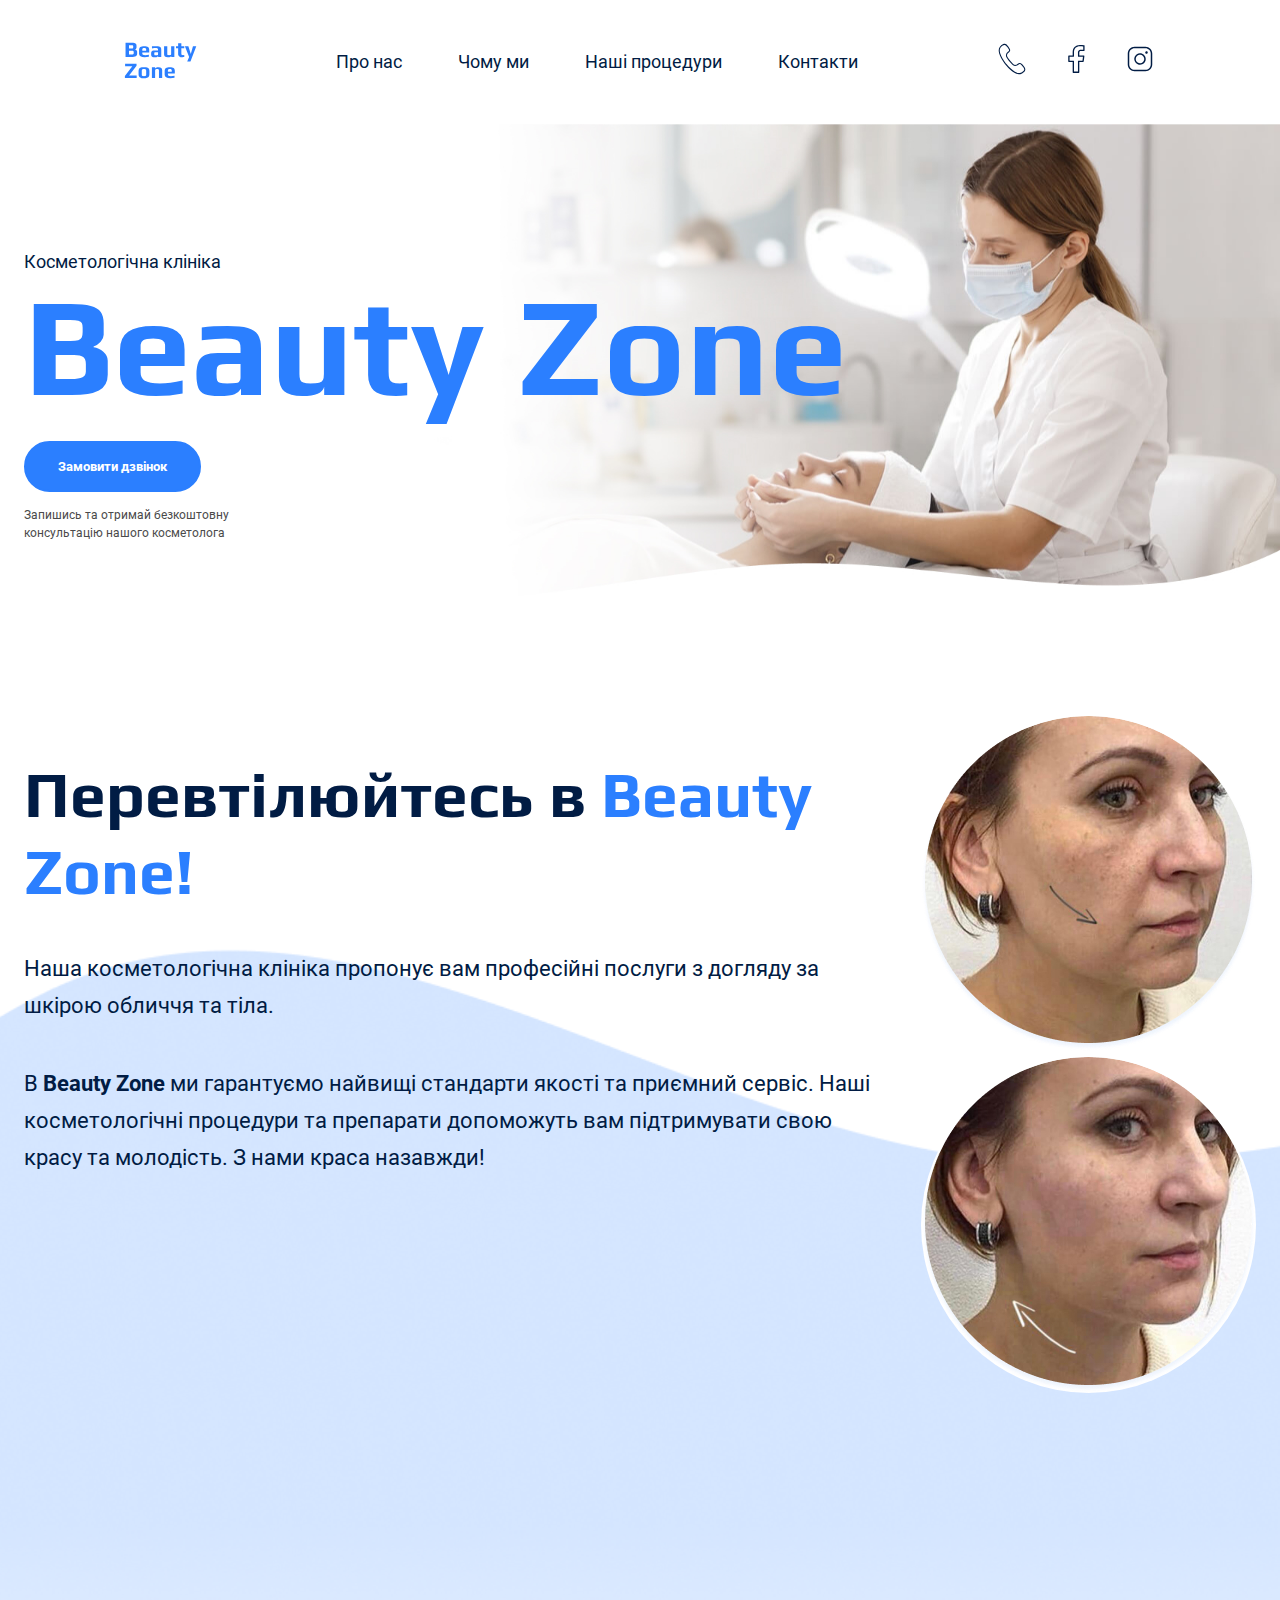
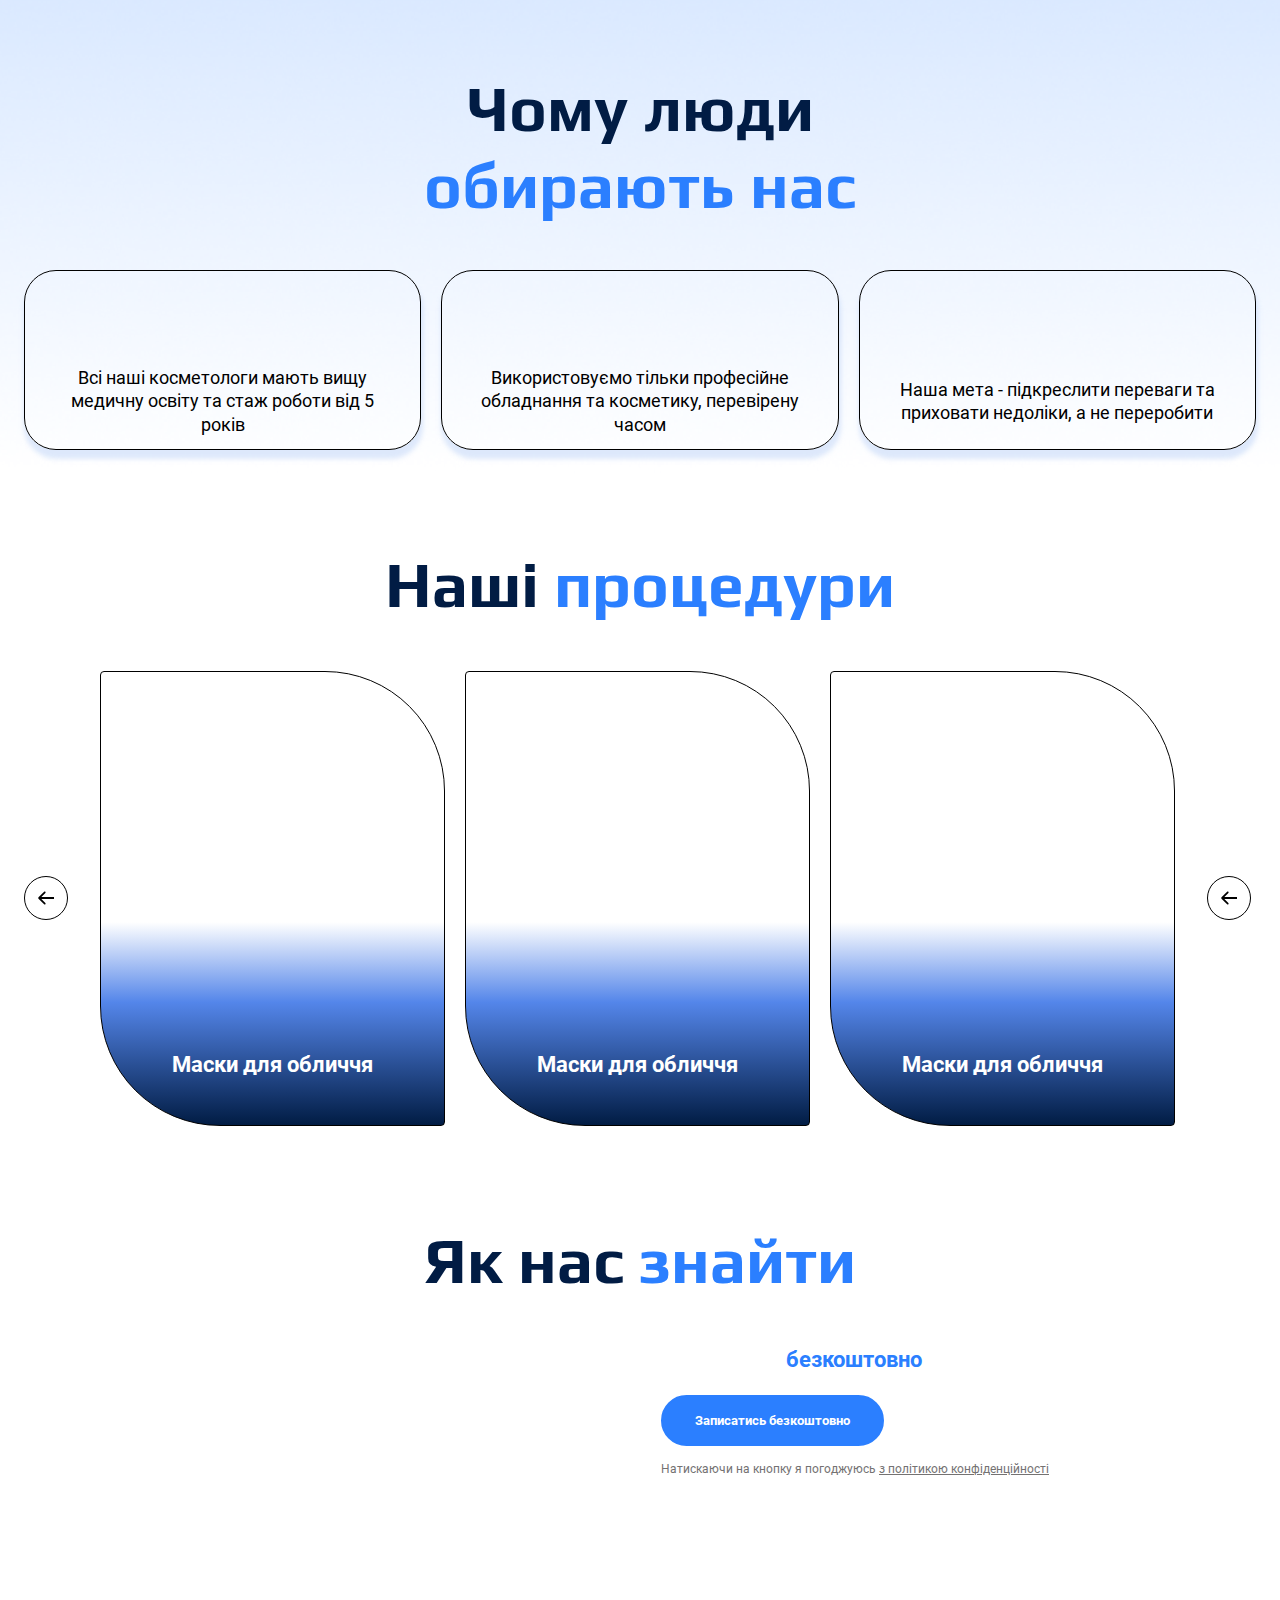
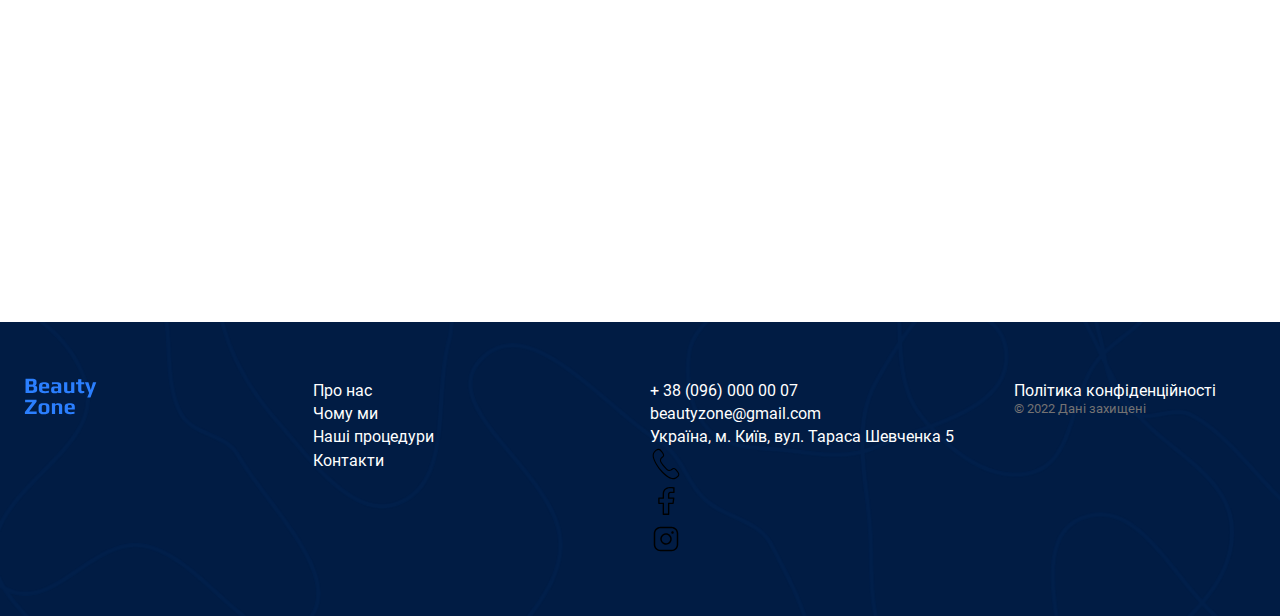
==== index.html @ 0b4a827b "Added changes in index.html + styles.css" ====
<!DOCTYPE html>
<html lang="en">
  <head>
    <meta charset="UTF-8" />
    <meta name="viewport" content="width=device-width, initial-scale=1.0" />
    <title>Beauty Zone</title>
    <link rel="stylesheet" href="./css/styles.css" />
    <link rel="stylesheet" href="./css/fonts.css" />
  </head>
  <body>
    <header>
      <div class="container">
        <div class="header-container">
          <nav class="header-nav">
            <a class="logo-link" href="./index.html">
              <img src="./img/logo.svg" alt="Логотип Beaty Zone" />
            </a>
            <ul class="header-menu">
              <li>
                <a class="navigation-link" href="#section-about_us">Про нас</a>
              </li>
              <li>
                <a class="navigation-link" href="#section-choose_us">Чому ми</a>
              </li>
              <li>
                <a class="navigation-link" href="#section-procedures"
                  >Наші процедури</a
                >
              </li>
              <li>
                <a class="navigation-link" href="#section-location">Контакти</a>
              </li>
            </ul>
            <ul class="header-menu-icons">
              <li>
                <a href="#">
                  <svg class="menu-icon" width="32" height="32">
                    <use href="./img/icons.svg#icon-call"></use>
                  </svg>
                </a>
              </li>
              <li>
                <a href="#">
                  <svg class="menu-icon" width="32" height="32">
                    <use href="./img/icons.svg#icon-facebook"></use>
                  </svg>
                </a>
              </li>
              <li>
                <a href="#">
                  <svg class="menu-icon" width="32" height="32">
                    <use href="./img/icons.svg#icon-instagram"></use>
                  </svg>
                </a>
              </li>
            </ul>
          </nav>
        </div>
      </div>
    </header>
    <main>
      <section class="section hero-section">
        <div class="container">
          <p class="hero-text">Косметологічна клініка</p>
          <h1 class="hero-title">beauty zone</h1>
          <button class="button" type="button">Замовити дзвінок</button>
          <p class="consultation-text">
            Запишись та отримай безкоштовну консультацію нашого косметолога
          </p>
        </div>
      </section>
      <section class="section about_us-section" id="section-about_us">
        <div class="container">
          <div class="about_us-container">
            <div class="about_us-text-wrapper">
              <h2 class="section-title about-us-title">
                Перевтілюйтесь в <span>Beauty Zone!</span>
              </h2>
              <p class="about_us-text">
                Наша косметологічна клініка пропонує вам професійні послуги з
                догляду за шкірою обличчя та тіла.
              </p>
              <p class="about_us-text">
                B <span>beauty zone</span> ми гарантуємо найвищі стандарти
                якості та приємний сервіс. Наші косметологічні процедури та
                препарати допоможуть вам підтримувати свою красу та молодість. З
                нами краса назавжди!
              </p>
            </div>
            <div class="about_us-img-wrapper">
              <img
                class="about_us-img"
                src="./img/face_1.jpg"
                alt="Обличчя жінки під час процедур"
              />
              <img
                class="about_us-img"
                src="./img/face_2.jpg"
                alt="Обличчя жінки під час процедур"
              />
            </div>
          </div>
        </div>
      </section>
      <section class="section" id="section-choose_us">
        <div class="container">
          <h2 class="section-title choose_us-centered">
            Чому люди <span>обирають нас</span>
          </h2>
          <div class="choose_us-container">
            <ul class="choose_us-list">
              <li class="choose_us-item">
                <article class="choose_us-card">
                  <a href="#"><!-- icon call --></a>
                  <p class="choose_us-text">
                    Всі наші косметологи мають вищу медичну освіту та стаж
                    роботи від 5 років
                  </p>
                </article>
              </li>
              <li class="choose_us-item">
                <article class="choose_us-card">
                  <a href="#"><!-- icon facebook--></a>
                  <p class="choose_us-text">
                    Використовуємо тільки професійне обладнання та косметику,
                    перевірену часом
                  </p>
                </article>
              </li>
              <li class="choose_us-item">
                <article class="choose_us-card">
                  <a href="#"><!-- icon instagram--></a>
                  <p class="choose_us-text">
                    Наша мета - підкреслити переваги та приховати недоліки, а не
                    переробити
                  </p>
                </article>
              </li>
            </ul>
          </div>
        </div>
      </section>
      <section class="section" id="section-procedures">
        <div class="container">
          <h2 class="section-title pocedures-centered">
            Наші <span>процедури</span>
          </h2>
          <div class="procedures-container">
            <button class="carousel-button" type="button">
              <svg width="16" height="16">
                <use href="./img/icons.svg#icon-Arrow"></use>
              </svg>
            </button>
            <ul class="procedures-list">
              <li class="procedures-item">
                <article class="procedures-card">
                  <!-- img -->
                  <h3 class="procedures-text">Маски для обличчя</h3>
                </article>
              </li>
              <li class="procedures-item">
                <article class="procedures-card">
                  <!-- img -->
                  <h3 class="procedures-text">Маски для обличчя</h3>
                </article>
              </li>
              <li class="procedures-item">
                <article class="procedures-card">
                  <!-- img -->
                  <h3 class="procedures-text">Маски для обличчя</h3>
                </article>
              </li>
            </ul>
            <button class="carousel-button" type="button">
              <svg width="16" height="16">
                <use href="./img/icons.svg#icon-Arrow"></use>
              </svg>
            </button>
          </div>
        </div>
      </section>
      <section class="section section-location" id="section-location">
        <div class="container">
          <h2 class="section-title location-title-centered">
            Як нас <span>знайти</span>
          </h2>
          <div class="location-container">
            <iframe
              class="location-map"
              src="https://www.google.com/maps/embed?pb=!1m18!1m12!1m3!1d2540.939883433875!2d30.51325798977685!3d50.44222041471427!2m3!1f0!2f0!3f0!3m2!1i1024!2i768!4f13.1!3m3!1m2!1s0x40d4cef8b5f6338d%3A0x25c7f06ad686451c!2z0LHRg9C7LiDQotCw0YDQsNGB0LAg0KjQtdCy0YfQtdC90LrQviwgNSwg0JrQuNC10LIsIDAyMDAw!5e0!3m2!1sru!2sua!4v1735050730243!5m2!1sru!2sua"
              width="605"
              height="481"
              allowfullscreen=""
              loading="lazy"
              referrerpolicy="no-referrer-when-downgrade"
            >
            </iframe>
            <div class="location_form-container">
              <h3 class="location-text">
                Запишіться <span>безкоштовно</span> та отримайте подарунок
              </h3>
              <!-- form -->
              <button class="button" type="button">
                Записатись безкоштовно
              </button>
              <p class="text-confidentiality">
                Натискаючи на кнопку я погоджуюсь
                <a class="link-confidentiality" href="#">
                  з політикою конфіденційності
                </a>
              </p>
            </div>
          </div>
        </div>
      </section>
    </main>
    <footer>
      <div class="container">
        <div class="footer-container">
          <nav class="footer-nav">
            <div class="footer-logo">
              <a class="logo-link" href="#">
                <img src="./img/logo.svg" alt="Логотип Beaty Zone" />
              </a>
            </div>
            <ul class="footer-menu">
              <li>
                <a class="address-link" href="#section-about_us">Про нас</a>
              </li>
              <li>
                <a class="address-link" href="#section-choose_us">Чому ми</a>
              </li>
              <li>
                <a class="address-link" href="#section-procedures"
                  >Наші процедури</a
                >
              </li>
              <li>
                <a class="address-link" href="#section-location">Контакти</a>
              </li>
            </ul>
          </nav>
          <address class="footer-address">
            <ul class="address-list">
              <li>
                <a class="address-link" href="tel:+380960000007"
                  >+ 38 (096) 000 00 07</a
                >
              </li>
              <li>
                <a class="address-link" href="mailto:beautyzone@gmail.com"
                  >beautyzone@gmail.com</a
                >
              </li>
              <li>
                <a
                  class="address-link"
                  href="https://maps.app.goo.gl/iBnq4KgNmCW5urpf8"
                  target="_blank"
                  >Україна, м. Київ, вул. Тараса Шевченка 5</a
                >
              </li>
              <li>
                <a href="#">
                  <svg class="menu-icon" width="32" height="32">
                    <use href="./img/icons.svg#icon-call"></use>
                  </svg>
                </a>
              </li>
              <li>
                <a href="#">
                  <svg class="menu-icon" width="32" height="32">
                    <use href="./img/icons.svg#icon-facebook"></use>
                  </svg>
                </a>
              </li>
              <li>
                <a href="#">
                  <svg class="menu-icon" width="32" height="32">
                    <use href="./img/icons.svg#icon-instagram"></use>
                  </svg>
                </a>
              </li>
            </ul>
            <div class="address-info">
              <a class="address-link" href="#" target="_blank">
                Політика конфіденційності
              </a>
              <p class="address-copyright">&copy; 2022 Дані захищені</p>
            </div>
          </address>
        </div>
      </div>
    </footer>
  </body>
</html>
---- css/styles.css ----
:root {
  --color-primary-blue: #011c44;
  --color-primary-light: #ffffff;
  --color-brand-blue: #2b7fff;
  --color-brand-dark: #000000;
}

/* Base */
* {
  box-sizing: border-box;
}

body {
  color: var(--color-primary-blue);
  font-family: 'Roboto', sans-serif;
  font-size: 18px;
  font-weight: 400;
  line-height: 1.3;
  margin: 0;
  background-image: url(../img/background.png);
  background-repeat: no-repeat;
  background-size: cover;
  /* background-position: -400px 400px; */
}

a {
  text-decoration: none;
}

h1,
h2,
h3,
h4,
h5,
h6,
p {
  margin-top: 0;
}

address {
  font-style: normal;
}

ul {
  margin: 0;
  padding: 0;
  list-style-type: none;
}

.section {
  padding: 48px 0;
}

.container {
  width: 100%;
  max-width: 1288px;
  margin: 0 auto;
  padding: 0 24px;
}

/* Header */
.header-container {
  padding: 42px 100px;
}

.header-nav {
  display: flex;
  align-items: center;
  flex-grow: 1;
  gap: 40px;
}

.header-menu {
  display: flex;
  gap: 56px;
  flex-grow: 1;
  justify-content: center;
}

.logo-link {
  color: var(--color-brand-blue);
  font-family: 'Play';
  font-weight: 700;
  font-size: 22px;
  line-height: 0.95;
  text-transform: capitalize;
  cursor: pointer;
}

.navigation-link {
  color: var(--color-primary-blue);
  cursor: pointer;
  font-family: 'Roboto';
  line-height: 1.2;
}

.navigation-link:hover {
  color: var(--color-brand-blue);
  /* font-weight: 700; */
}

.header-menu-icons {
  display: flex;
  gap: 32px;
  fill: var(--color-primary-blue);
}

.header-menu-icons .menu-icon:hover {
  fill: var(--color-brand-blue);
}

/* Main */

/* Hero section */
.hero-section {
  padding: 126px 0;
  background-image: url(../img/hero-section-bg.jpg);
  background-repeat: no-repeat;
  background-position: top right;
  background-size: contain;
}

.hero-text {
  margin-bottom: 16px;
}

.hero-title {
  text-transform: capitalize;
  color: var(--color-brand-blue);
  font-family: 'Play';
  font-weight: 700;
  line-height: 0.8;
  font-size: 140px;
  margin-bottom: 40px;
}

/* Button */
.button {
  padding: 16px 32px;
  color: var(--color-primary-light);
  background-color: var(--color-brand-blue);
  border: 2px solid var(--color-brand-blue);
  border-radius: 32px;
  cursor: pointer;
  font-family: 'Roboto';
  font-weight: 600;
  margin-bottom: 14px;
}

.button:hover {
  color: var(--color-primary-blue);
  background-color: transparent;
}

.consultation-text {
  color: #4a4a4a;
  font-family: 'Roboto';
  font-size: 12px;
  line-height: 1.5;
  margin-bottom: 0px;
  max-width: 250px;
}

/* section-about_us */
.about_us-section {
  margin-bottom: 176px;
}

.section-title {
  color: var(--color-primary-blue);
  font-family: 'Play';
  font-size: 64px;
  line-height: 1.2;
  margin-bottom: 48px;
}

.section-title span {
  color: var(--color-brand-blue);
}

.about-us-title {
  padding-top: 40px;
  margin-bottom: 40px;
}

.about_us-container {
  display: flex;
  gap: 40px;
}

.about_us-text {
  font-size: 22px;
  line-height: 1.7;
  margin-bottom: 40px;
}

.about_us-text span {
  text-transform: capitalize;
  font-weight: 600;
}

.about_us-img {
  /* border: 1px solid black; */
  border-radius: 50%;
}

/* Section choose_us */
.section-title.choose_us-centered {
  text-align: center;
  width: 450px;
  height: 150px;
  margin: 0 auto 50px;
}

.choose_us-container {
  display: flex;
}

.choose_us-list {
  display: flex;
  justify-content: space-between;
}

.choose_us-item {
  flex-basis: calc((100% - 40px) / 3);
}

.choose_us-card {
  padding: 24px 32px;
  border: 1px solid black;
  border-radius: 32px;
  box-shadow: 1px 8px 5px 1px #a8c6f561;
  height: 180px;
  display: flex;
}

.choose_us-text {
  color: var(--color-brand-dark);
  text-align: center;
  padding-top: 100px;
  display: flex;
  align-items: center;
}

/* Section Procedures */
.section-title.pocedures-centered {
  text-align: center;
}

.procedures-container {
  display: flex;
  align-items: center;
  gap: 32px;
}

.procedures-list {
  display: flex;
  gap: 20px;
  flex-wrap: wrap;
}

.procedures-item {
  display: flex;
  flex-basis: calc((100% - 40px) / 3);
  justify-content: center;
}

.procedures-card {
  padding: 24px;
  border: 1px solid black;
  border-radius: 4px 120px 4px 120px;
  height: 455px;
  width: 345px;
  display: flex;
  justify-content: center;
  background-image: linear-gradient(
    180deg,
    rgba(10, 44, 213, 0) 55.21%,
    rgba(14, 84, 225, 0.71) 72.92%,
    var(--color-primary-blue) 100%
  );
}

.procedures-text {
  color: var(--color-primary-light);
  font-size: 22px;
  line-height: 1.2;
  display: flex;
  align-items: end;
}

/* Carousel button */

.carousel-button {
  display: flex;
  align-items: center;
  justify-content: center;
  width: 44px;
  height: 44px;
  padding: 0;
  background-color: transparent;
  fill: var(--color-brand-dark);
  border: 1px solid var(--color-brand-dark);
  border-radius: 50%;
  cursor: pointer;
}

/* Section Location */
.section.section-location {
  padding-bottom: 94px;
}

.section-title.location-title-centered {
  text-align: center;
}

.location-container {
  display: flex;
  gap: 32px;
}

.location-map {
  border: none;
  border-radius: 32px;
  flex-shrink: 0;
}

.location-text {
  color: var(--color-primary-light);
  font-family: 'Roboto';
  font-weight: 600;
  font-size: 22px;
  line-height: 1.2;
}

.location-text span {
  color: var(--color-brand-blue);
}

.text-confidentiality {
  color: #747272;
  font-size: 12px;
  line-height: 1.5;
}

.link-confidentiality {
  text-decoration: underline;
  color: #747272;
  font-size: 12px;
  line-height: 1.5;
}

/* Address */

.address-link {
  color: var(--color-primary-light);
  font-size: 16px;
  line-height: 1.2;
}

.address-link:hover {
  color: var(--color-brand-blue);
}

.address-copyright {
  color: #747272;
  font-size: 13px;
  line-height: 1.2;
}

/* footer color */

footer {
  background-color: #011c44;
  background-image: url(../img/footer-bg.png);
  background-repeat: no-repeat;
  background-size: cover;
  padding: 56px 0;
}

.footer-container {
  display: flex;
  gap: 20px;
}

.footer-nav,
.footer-address {
  flex-basis: 50%;
  display: flex;
  gap: 20px;
}

.footer-logo,
.footer-menu {
  flex-grow: 1;
}

.address-list,
.address-info {
  flex-grow: 1;
}

.footer-menu-icons {
  display: flex;
  fill: var(--color-primary-light);
}

.footer-menu-icons .menu-icon:hover {
  fill: var(--color-brand-blue);
}
---- css/fonts.css ----
/* Fonts */
/* Roboto */
@font-face {
    font-display: swap;
    font-family: 'Roboto';
    font-style: normal;
    font-weight: 300;
    src: url('../fonts/roboto-v32-cyrillic_latin-300.woff2') format('woff2');
}

@font-face {
    font-display: swap;
    font-family: 'Roboto';
    font-style: normal;
    font-weight: 400;
    src: url('../fonts/roboto-v32-cyrillic_latin-regular.woff2') format('woff2');
}

@font-face {
    font-display: swap;
    font-family: 'Roboto';
    font-style: normal;
    font-weight: 500;
    src: url('../fonts/roboto-v32-cyrillic_latin-500.woff2') format('woff2');
}

@font-face {
    font-display: swap;
    font-family: 'Roboto';
    font-style: normal;
    font-weight: 700;
    src: url('../fonts/roboto-v32-cyrillic_latin-700.woff2') format('woff2');
}

@font-face {
    font-display: swap;
    font-family: 'Roboto';
    font-style: normal;
    font-weight: 900;
    src: url('../fonts/roboto-v32-cyrillic_latin-900.woff2') format('woff2');
}

/* Play */
@font-face {
    font-display: swap;
    font-family: 'Play';
    font-style: normal;
    font-weight: 400;
    src: url('../fonts/play-v19-cyrillic_latin-regular.woff2') format('woff2');
}

@font-face {
    font-display: swap;
    font-family: 'Play';
    font-style: normal;
    font-weight: 700;
    src: url('../fonts/play-v19-cyrillic_latin-700.woff2') format('woff2');
}
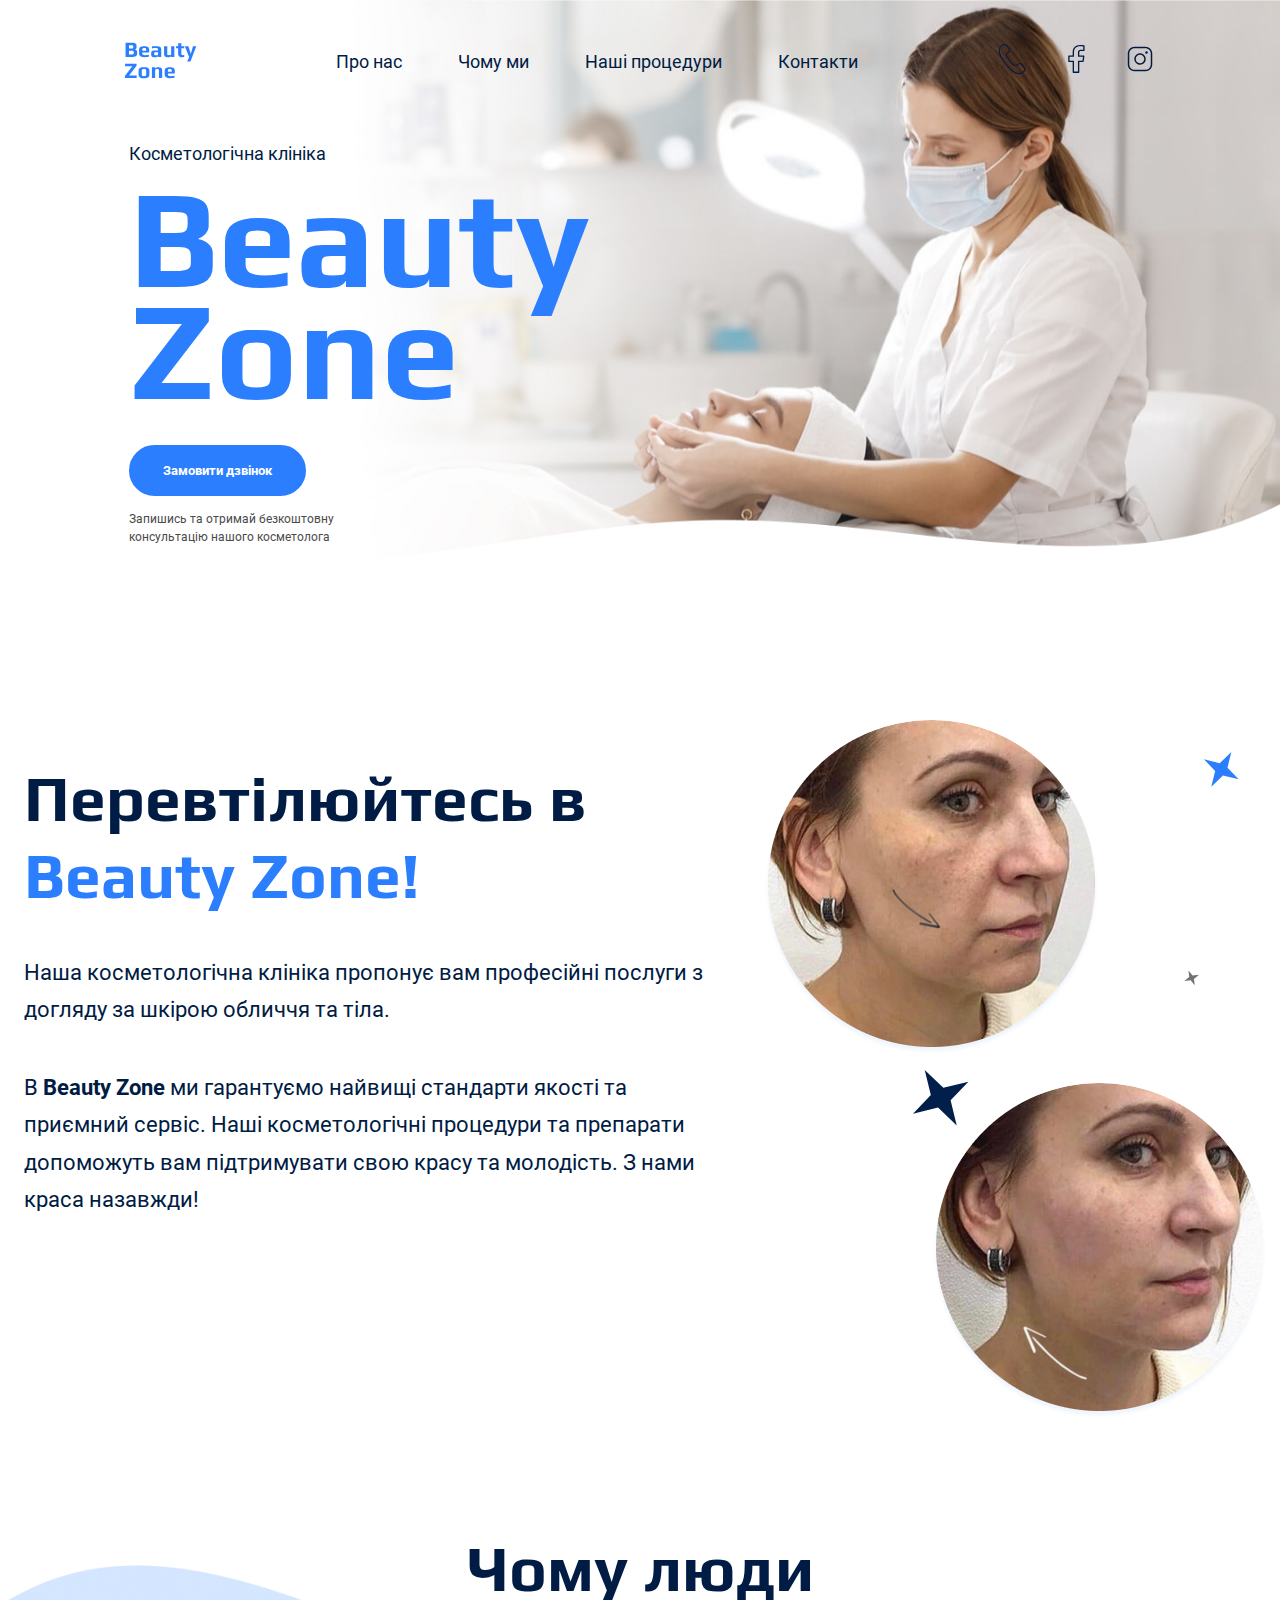
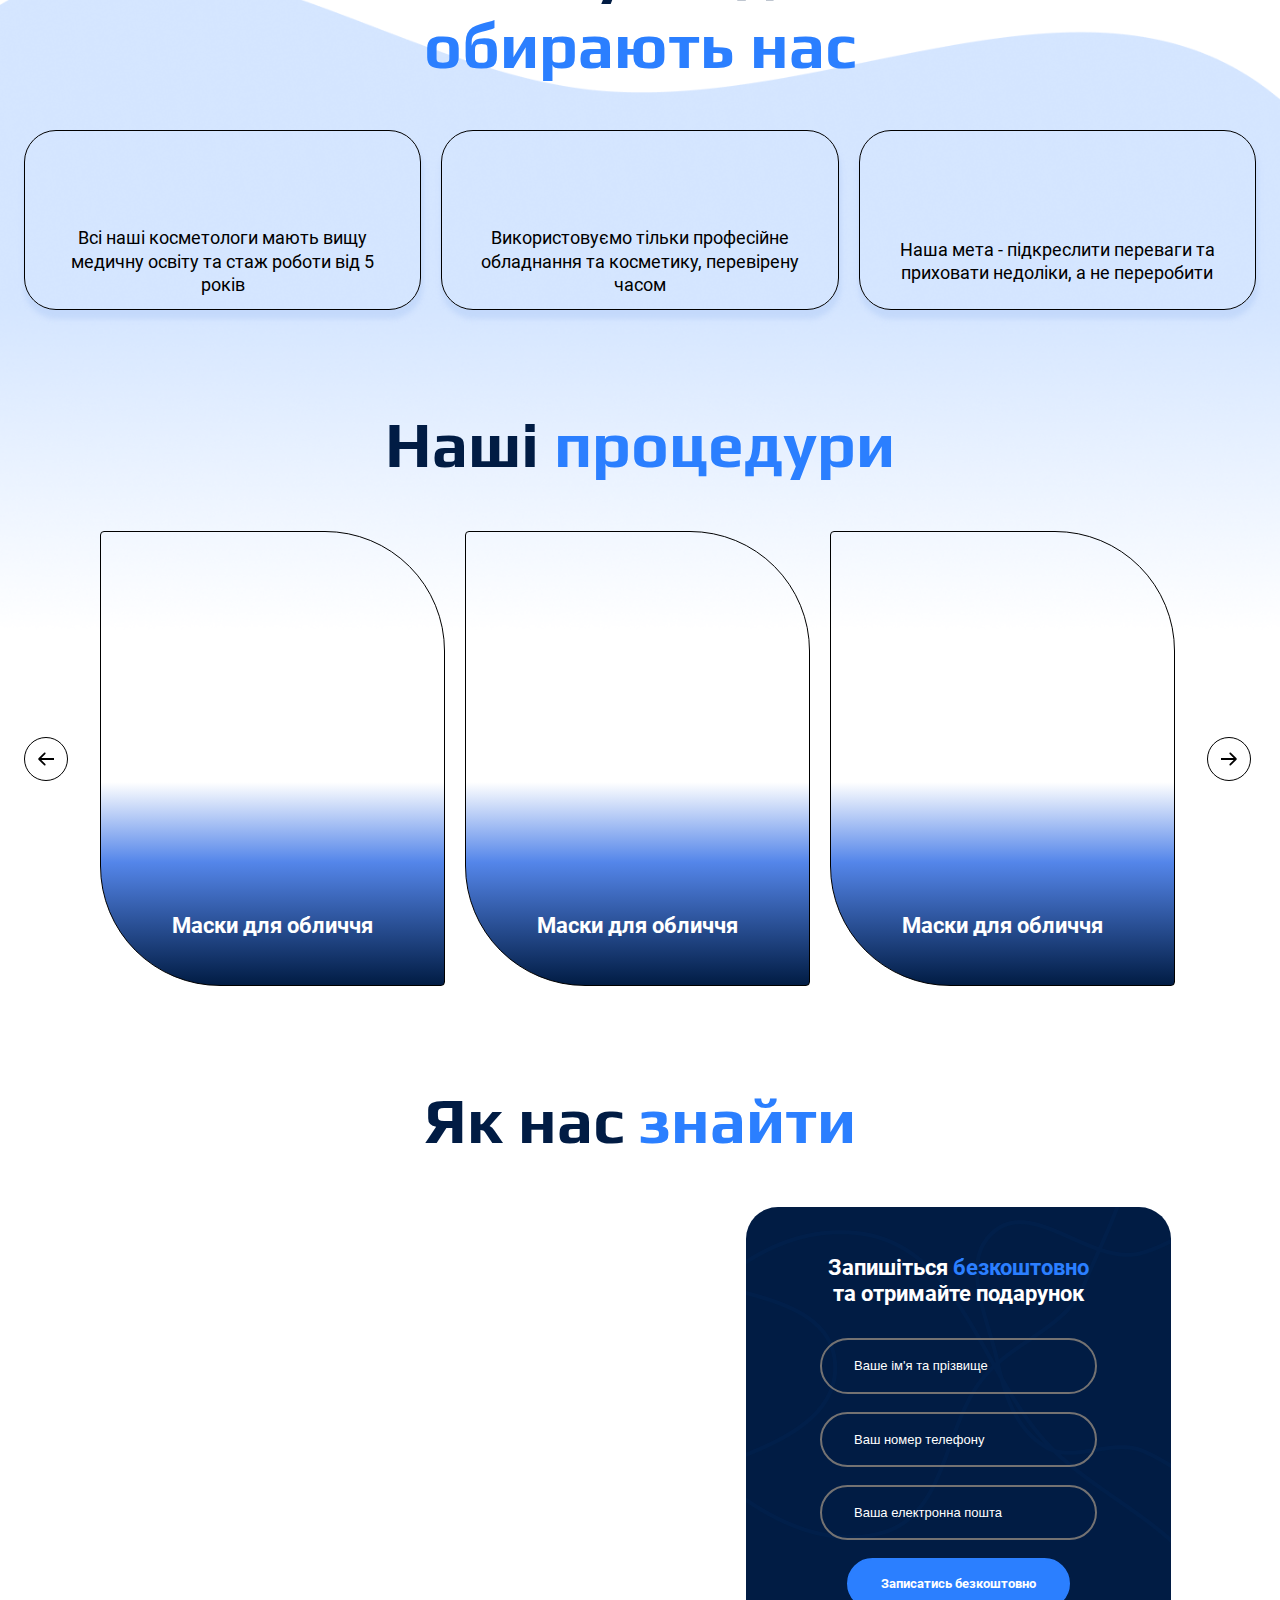
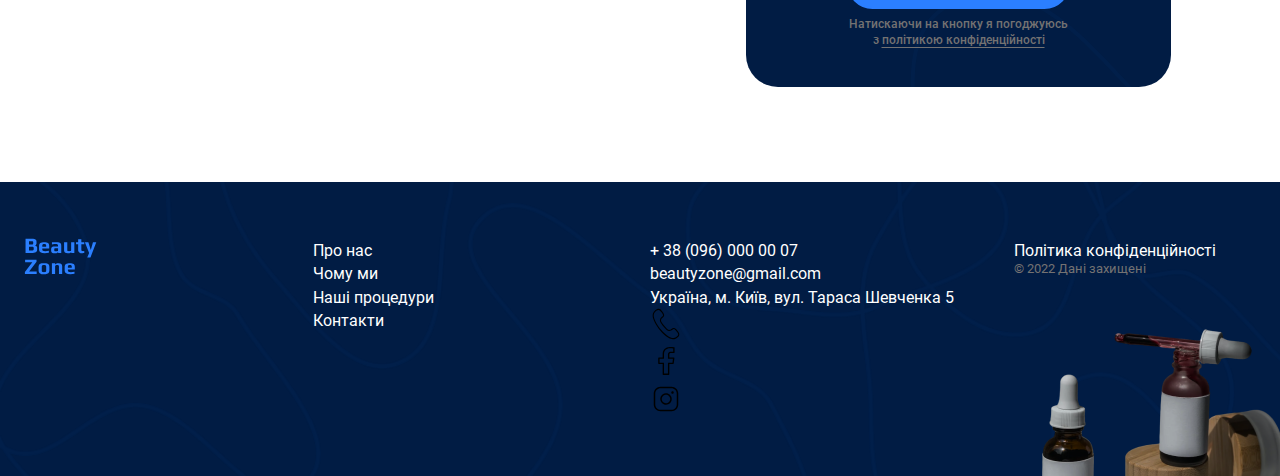
==== commit 9f8a92b3: "Add changes in index.html/styles.css + add modal window + animated elements on page" ====
--- a/index.html
+++ b/index.html
@@ -8,7 +8,7 @@
     <link rel="stylesheet" href="./css/fonts.css" />
   </head>
   <body>
-    <header>
+    <header class="header">
       <div class="container">
         <div class="header-container">
           <nav class="header-nav">
@@ -61,12 +61,16 @@
     <main>
       <section class="section hero-section">
         <div class="container">
-          <p class="hero-text">Косметологічна клініка</p>
-          <h1 class="hero-title">beauty zone</h1>
-          <button class="button" type="button">Замовити дзвінок</button>
-          <p class="consultation-text">
-            Запишись та отримай безкоштовну консультацію нашого косметолога
-          </p>
+          <div class="hero-section-wrapper">
+            <p class="hero-text">Косметологічна клініка</p>
+            <h1 class="hero-title">beauty zone</h1>
+            <button class="button modal-btn-open" type="button">
+              Замовити дзвінок
+            </button>
+            <p class="consultation-text">
+              Запишись та отримай безкоштовну консультацію нашого косметолога
+            </p>
+          </div>
         </div>
       </section>
       <section class="section about_us-section" id="section-about_us">
@@ -89,10 +93,12 @@
             </div>
             <div class="about_us-img-wrapper">
               <img
-                class="about_us-img"
                 src="./img/face_1.jpg"
                 alt="Обличчя жінки під час процедур"
               />
+              <img class="star_top" src="./img/Star_top.svg" alt="" />
+              <img class="star_middle" src="./img/Star_middle.svg" alt="" />
+              <img class="star_bot" src="./img/Star_bot.svg" alt="" />
               <img
                 class="about_us-img"
                 src="./img/face_2.jpg"
@@ -102,7 +108,7 @@
           </div>
         </div>
       </section>
-      <section class="section" id="section-choose_us">
+      <section class="section section-choose_us" id="section-choose_us">
         <div class="container">
           <h2 class="section-title choose_us-centered">
             Чому люди <span>обирають нас</span>
@@ -171,7 +177,7 @@
                 </article>
               </li>
             </ul>
-            <button class="carousel-button" type="button">
+            <button class="carousel-button next" type="button">
               <svg width="16" height="16">
                 <use href="./img/icons.svg#icon-Arrow"></use>
               </svg>
@@ -196,25 +202,63 @@
             >
             </iframe>
             <div class="location_form-container">
-              <h3 class="location-text">
-                Запишіться <span>безкоштовно</span> та отримайте подарунок
+              <h3 class="location-form-title">
+                Запишіться <span>безкоштовно </span>та отримайте подарунок
               </h3>
-              <!-- form -->
-              <button class="button" type="button">
-                Записатись безкоштовно
-              </button>
-              <p class="text-confidentiality">
-                Натискаючи на кнопку я погоджуюсь
-                <a class="link-confidentiality" href="#">
-                  з політикою конфіденційності
-                </a>
-              </p>
+              <form name="modal-form" autocomplete="off" novalidate>
+                <div class="location-form-field">
+                  <label class="form-label visually-hidden" for="user-name">
+                    Ваше ім'я та прізвище
+                  </label>
+                  <input
+                    class="form-input"
+                    type="text"
+                    name="user-name"
+                    id="user-name"
+                    placeholder="Ваше ім'я та прізвище"
+                  />
+                </div>
+
+                <div class="location-form-field">
+                  <label class="form-label visually-hidden" for="user-tel">
+                    Ваш номер телефону
+                  </label>
+                  <input
+                    class="form-input"
+                    type="tel"
+                    name="user-tel"
+                    id="user-tel"
+                    placeholder="Ваш номер телефону"
+                  />
+                </div>
+
+                <div class="location-form-field">
+                  <label class="form-label visually-hidden" for="user-email">
+                    Ваша електронна пошта
+                  </label>
+                  <input
+                    class="form-input"
+                    type="email"
+                    name="user-email"
+                    id="user-email"
+                    placeholder="Ваша електронна пошта"
+                  />
+                </div>
+
+                <button class="location-form-button button" type="submit">
+                  Записатись безкоштовно
+                </button>
+                <p class="form-terms">
+                  Натискаючи на кнопку я погоджуюсь з
+                  <a href="#">політикою конфіденційності</a>
+                </p>
+              </form>
             </div>
           </div>
         </div>
       </section>
     </main>
-    <footer>
+    <footer class="footer">
       <div class="container">
         <div class="footer-container">
           <nav class="footer-nav">
@@ -292,5 +336,66 @@
         </div>
       </div>
     </footer>
+
+    <!-- Modal -->
+    <div class="backdrop is-hidden">
+      <div class="modal">
+        <button class="modal-btn-close" type="button">Close</button>
+        <h2 class="modal-title">Замовити дзвінок</h2>
+        <p class="modal-text">
+          Запишіться <span>безкоштовно </span>та отримайте подарунок
+        </p>
+        <form name="modal-form" autocomplete="off" novalidate>
+          <div class="form-field">
+            <label class="form-label visually-hidden" for="user-name">
+              Ваше ім'я та прізвище
+            </label>
+            <input
+              class="form-input"
+              type="text"
+              name="user-name"
+              id="user-name"
+              placeholder="Ваше ім'я та прізвище"
+            />
+          </div>
+
+          <div class="form-field">
+            <label class="form-label visually-hidden" for="user-tel">
+              Ваш номер телефону
+            </label>
+            <input
+              class="form-input"
+              type="tel"
+              name="user-tel"
+              id="user-tel"
+              placeholder="Ваш номер телефону"
+            />
+          </div>
+
+          <div class="form-field">
+            <label class="form-label visually-hidden" for="user-email">
+              Ваша електронна пошта
+            </label>
+            <input
+              class="form-input"
+              type="email"
+              name="user-email"
+              id="user-email"
+              placeholder="Ваша електронна пошта"
+            />
+          </div>
+
+          <button class="form-button button" type="submit">
+            Записатись безкоштовно
+          </button>
+          <p class="form-terms">
+            Натискаючи на кнопку я погоджуюсь з
+            <a href="#">політикою конфіденційності</a>
+          </p>
+        </form>
+      </div>
+    </div>
+
+    <script src="./js/modal.js"></script>
   </body>
 </html>
--- a/css/styles.css
+++ b/css/styles.css
@@ -1,8 +1,18 @@
+@keyframes spin {
+  0% {
+    transform: rotate(0);
+  }
+  100% {
+    transform: rotate(360deg);
+  }
+}
+
 :root {
   --color-primary-blue: #011c44;
   --color-primary-light: #ffffff;
   --color-brand-blue: #2b7fff;
   --color-brand-dark: #000000;
+  --color-form-border: #747272;
 }
 
 /* Base */
@@ -16,15 +26,24 @@
   font-size: 18px;
   font-weight: 400;
   line-height: 1.3;
-  margin: 0;
   background-image: url(../img/background.png);
   background-repeat: no-repeat;
-  background-size: cover;
-  /* background-position: -400px 400px; */
+  background-size: contain;
+  margin: 0;
+  background-position: 0% 67%;
 }
 
 a {
   text-decoration: none;
+}
+
+.visually-hidden {
+  position: absolute;
+  left: -10000px;
+  top: auto;
+  width: 1px;
+  height: 1px;
+  overflow: hidden;
 }
 
 h1,
@@ -59,7 +78,11 @@
 }
 
 /* Header */
-.header-container {
+.header {
+  position: absolute;
+  top: 0;
+  left: 0;
+  width: 100%;
   padding: 42px 100px;
 }
 
@@ -92,6 +115,7 @@
   cursor: pointer;
   font-family: 'Roboto';
   line-height: 1.2;
+  transition: color 0.2s;
 }
 
 .navigation-link:hover {
@@ -107,6 +131,7 @@
 
 .header-menu-icons .menu-icon:hover {
   fill: var(--color-brand-blue);
+  transition: fill 0.2s;
 }
 
 /* Main */
@@ -118,6 +143,11 @@
   background-repeat: no-repeat;
   background-position: top right;
   background-size: contain;
+}
+
+.hero-section-wrapper {
+  max-width: 410px;
+  padding: 16px 0 0 105px;
 }
 
 .hero-text {
@@ -145,6 +175,7 @@
   font-family: 'Roboto';
   font-weight: 600;
   margin-bottom: 14px;
+  transition: color 0.2s, background-color 0.2s;
 }
 
 .button:hover {
@@ -166,6 +197,10 @@
   margin-bottom: 176px;
 }
 
+.about_us-text-wrapper {
+  max-width: 700px;
+}
+
 .section-title {
   color: var(--color-primary-blue);
   font-family: 'Play';
@@ -199,12 +234,59 @@
   font-weight: 600;
 }
 
+.about_us-img-wrapper {
+  position: relative;
+}
+
 .about_us-img {
   /* border: 1px solid black; */
   border-radius: 50%;
+  position: absolute;
+  left: 50%;
+  top: calc(60% + 40px);
+}
+
+.about_us-img-wrapper img:first-child {
+  border-radius: 50%;
+}
+
+.star_top {
+  position: absolute;
+  top: 32px;
+  right: -140px;
+  animation: spin;
+  animation-duration: 2s;
+  animation-iteration-count: infinite;
+  animation-timing-function: linear;
+}
+
+.star_middle {
+  position: absolute;
+  top: 250px;
+  right: -100px;
+  animation: spin;
+  animation-duration: 2s;
+  animation-iteration-count: infinite;
+  animation-timing-function: linear;
+}
+
+.star_bot {
+  position: absolute;
+  top: 350px;
+  right: 130px;
+  animation: spin;
+  animation-duration: 2s;
+  animation-iteration-count: infinite;
+  animation-timing-function: linear;
 }
 
 /* Section choose_us */
+/* .section-choose_us {
+  background-image: url(../img/background.png);
+  background-repeat: no-repeat;
+  background-size: cover;
+} */
+
 .section-title.choose_us-centered {
   text-align: center;
   width: 450px;
@@ -279,6 +361,11 @@
     rgba(14, 84, 225, 0.71) 72.92%,
     var(--color-primary-blue) 100%
   );
+  transition: transform 0.2s;
+}
+
+.procedures-card:hover {
+  transform: scale(1.05);
 }
 
 .procedures-text {
@@ -303,6 +390,16 @@
   border: 1px solid var(--color-brand-dark);
   border-radius: 50%;
   cursor: pointer;
+  transition: fill 0.2s, background-color 0.2s;
+}
+
+.carousel-button:hover {
+  fill: var(--color-primary-light);
+  background-color: var(--color-brand-blue);
+}
+
+.carousel-button.next {
+  transform: rotate(180deg);
 }
 
 /* Section Location */
@@ -317,6 +414,7 @@
 .location-container {
   display: flex;
   gap: 32px;
+  justify-content: center;
 }
 
 .location-map {
@@ -325,29 +423,40 @@
   flex-shrink: 0;
 }
 
-.location-text {
+.location_form-container {
+  width: 100%;
+  height: 100%;
+  max-width: 425px;
+  max-height: 480px;
+  padding: 48px 74px;
+  background-color: var(--color-primary-blue);
+  background-image: url(../img/modal-bg.png);
+  border-radius: 32px;
+  overflow-y: hidden;
+}
+
+.location-form-title {
+  text-align: center;
   color: var(--color-primary-light);
   font-family: 'Roboto';
+  font-size: 22px;
   font-weight: 600;
-  font-size: 22px;
-  line-height: 1.2;
-}
-
-.location-text span {
+  line-height: 1.17;
+  margin-bottom: 32px;
+}
+
+.location-form-title span {
   color: var(--color-brand-blue);
 }
 
-.text-confidentiality {
-  color: #747272;
-  font-size: 12px;
-  line-height: 1.5;
-}
-
-.link-confidentiality {
-  text-decoration: underline;
-  color: #747272;
-  font-size: 12px;
-  line-height: 1.5;
+.location-form-field {
+  margin-bottom: 18px;
+  position: relative;
+}
+
+.location-form-button {
+  margin: 0 auto 8px;
+  display: block;
 }
 
 /* Address */
@@ -356,6 +465,7 @@
   color: var(--color-primary-light);
   font-size: 16px;
   line-height: 1.2;
+  transition: color 0.2s;
 }
 
 .address-link:hover {
@@ -368,7 +478,7 @@
   line-height: 1.2;
 }
 
-/* footer color */
+/* Footer */
 
 footer {
   background-color: #011c44;
@@ -376,6 +486,18 @@
   background-repeat: no-repeat;
   background-size: cover;
   padding: 56px 0;
+  position: relative;
+}
+
+.footer::after {
+  content: '';
+  position: absolute;
+  background-repeat: no-repeat;
+  bottom: 0;
+  right: 0;
+  background-image: url(../img/cosmetic.png);
+  width: 247px;
+  height: 152px;
 }
 
 .footer-container {
@@ -400,11 +522,125 @@
   flex-grow: 1;
 }
 
-.footer-menu-icons {
+/* .footer-menu-icons {
   display: flex;
   fill: var(--color-primary-light);
 }
 
 .footer-menu-icons .menu-icon:hover {
   fill: var(--color-brand-blue);
-}
+} */
+
+/* Modal */
+
+.backdrop {
+  position: fixed;
+  top: 0;
+  right: 0;
+  bottom: 0;
+  left: 0;
+  background-color: rgba(110, 130, 155, 0.5);
+  display: flex;
+  align-items: center;
+  justify-content: center;
+  transition: opacity 0.2s, visibility 0.2s;
+}
+
+.modal {
+  position: relative;
+  width: 100%;
+  height: 100%;
+  max-width: 765px;
+  max-height: 680px;
+  padding: 42px 144px;
+  background-color: var(--color-primary-blue);
+  background-image: url(../img/modal-bg.png);
+  border-radius: 48px;
+  overflow-y: hidden;
+}
+
+.backdrop.is-hidden {
+  opacity: 0;
+  visibility: hidden;
+  pointer-events: none;
+}
+
+.modal-btn-close {
+  position: absolute;
+  top: 40px;
+  right: 40px;
+}
+
+.modal-title {
+  font-family: 'Play';
+  font-size: 64px;
+  color: var(--color-primary-light);
+  text-align: center;
+  font-weight: 700;
+  line-height: 1.15;
+  margin-bottom: 8px;
+}
+
+.modal-text {
+  text-align: center;
+  color: var(--color-primary-light);
+  margin-bottom: 72px;
+}
+
+.modal-text span {
+  color: var(--color-brand-blue);
+}
+
+/* Form */
+.form-field {
+  margin-bottom: 32px;
+  position: relative;
+}
+
+.form-label {
+  position: absolute;
+  left: 42px;
+  top: 16px;
+}
+
+.form-input {
+  color: var(--color-primary-light);
+  padding: 18px 32px;
+  width: 100%;
+  font-size: 13px;
+  line-height: 1.17;
+  border: 2px solid var(--color-form-border);
+  border-radius: 32px;
+  background-color: transparent;
+}
+
+.form-input:focus {
+  background-color: var(--color-form-border);
+  outline: none;
+}
+
+.form-input::placeholder {
+  color: var(--color-primary-light);
+  font-size: 13px;
+  line-height: 1.17;
+}
+
+.form-button {
+  margin: 0 auto 24px;
+  display: block;
+}
+
+.form-terms {
+  margin: 0 auto;
+  max-width: 220px;
+  font-weight: 500;
+  font-size: 12px;
+  text-align: center;
+  color: var(--color-form-border);
+}
+
+.form-terms a {
+  color: var(--color-form-border);
+  text-underline-offset: 3px;
+  text-decoration: underline;
+}
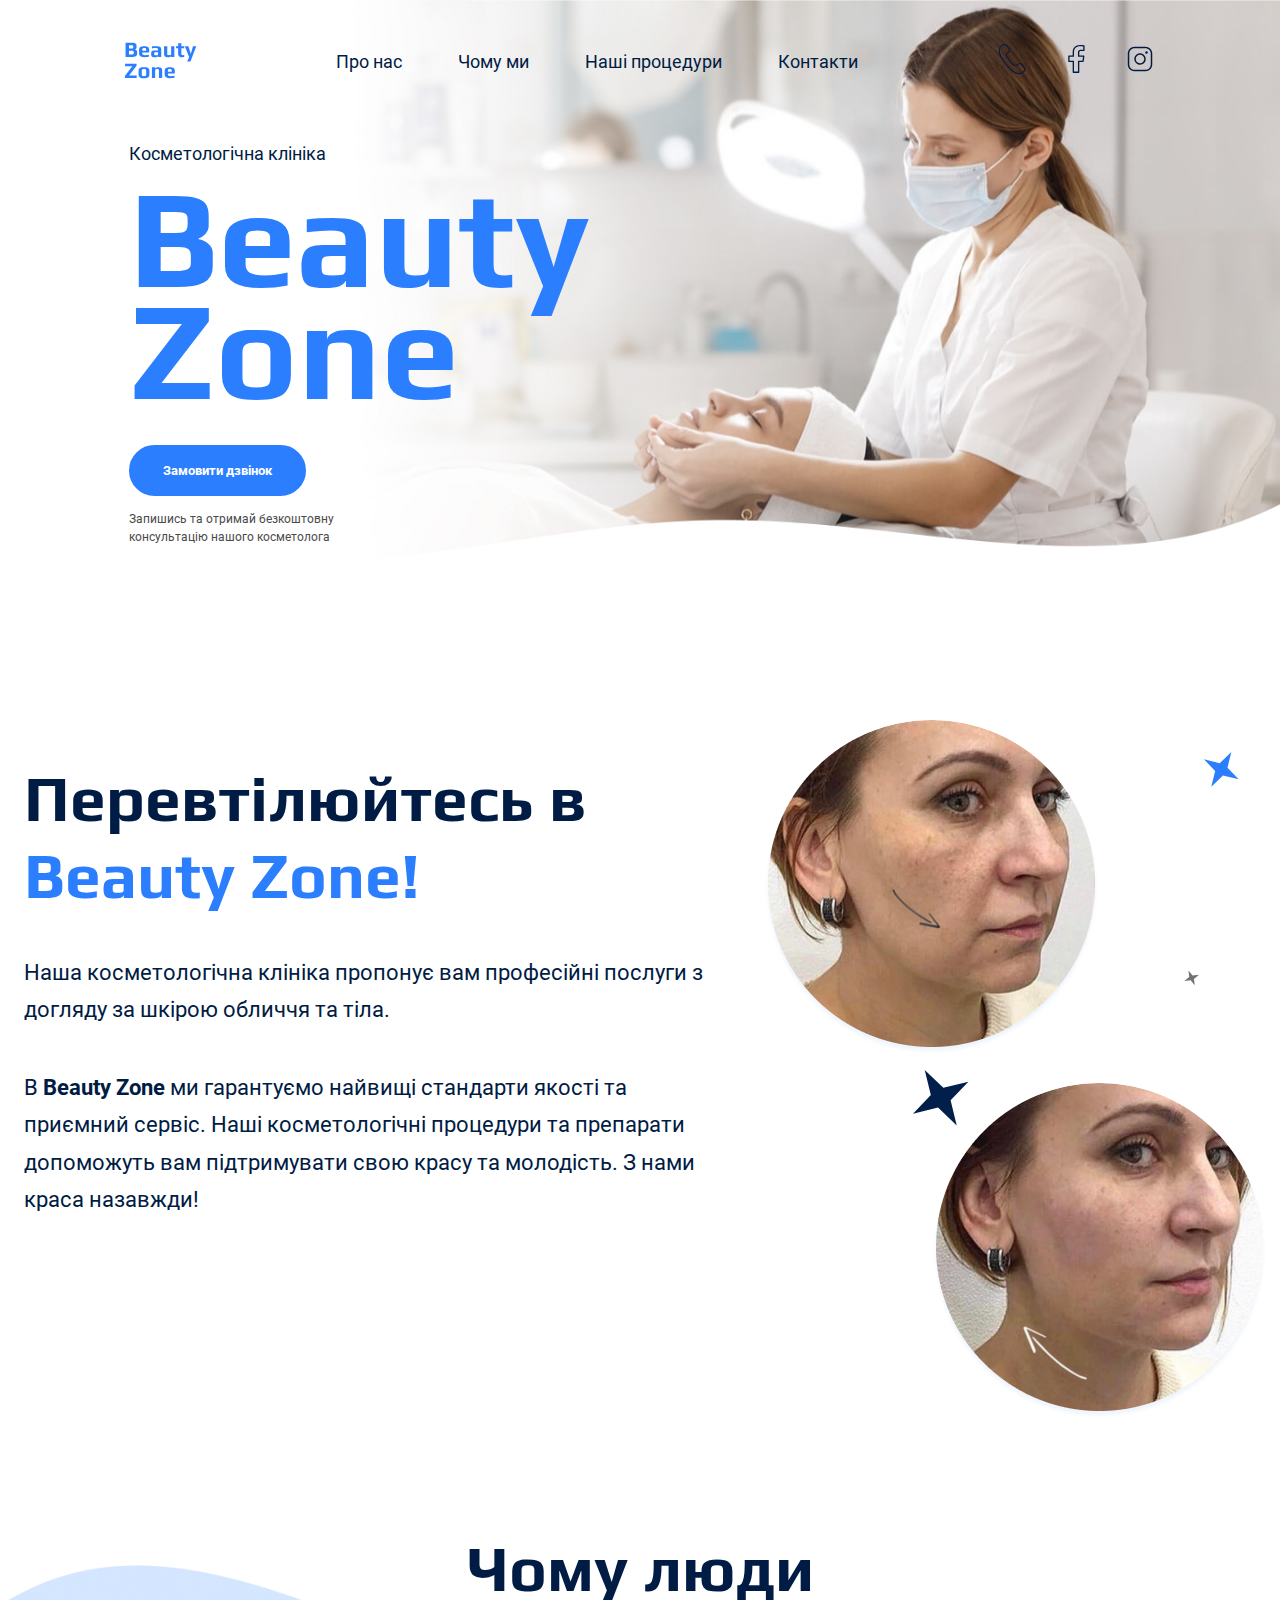
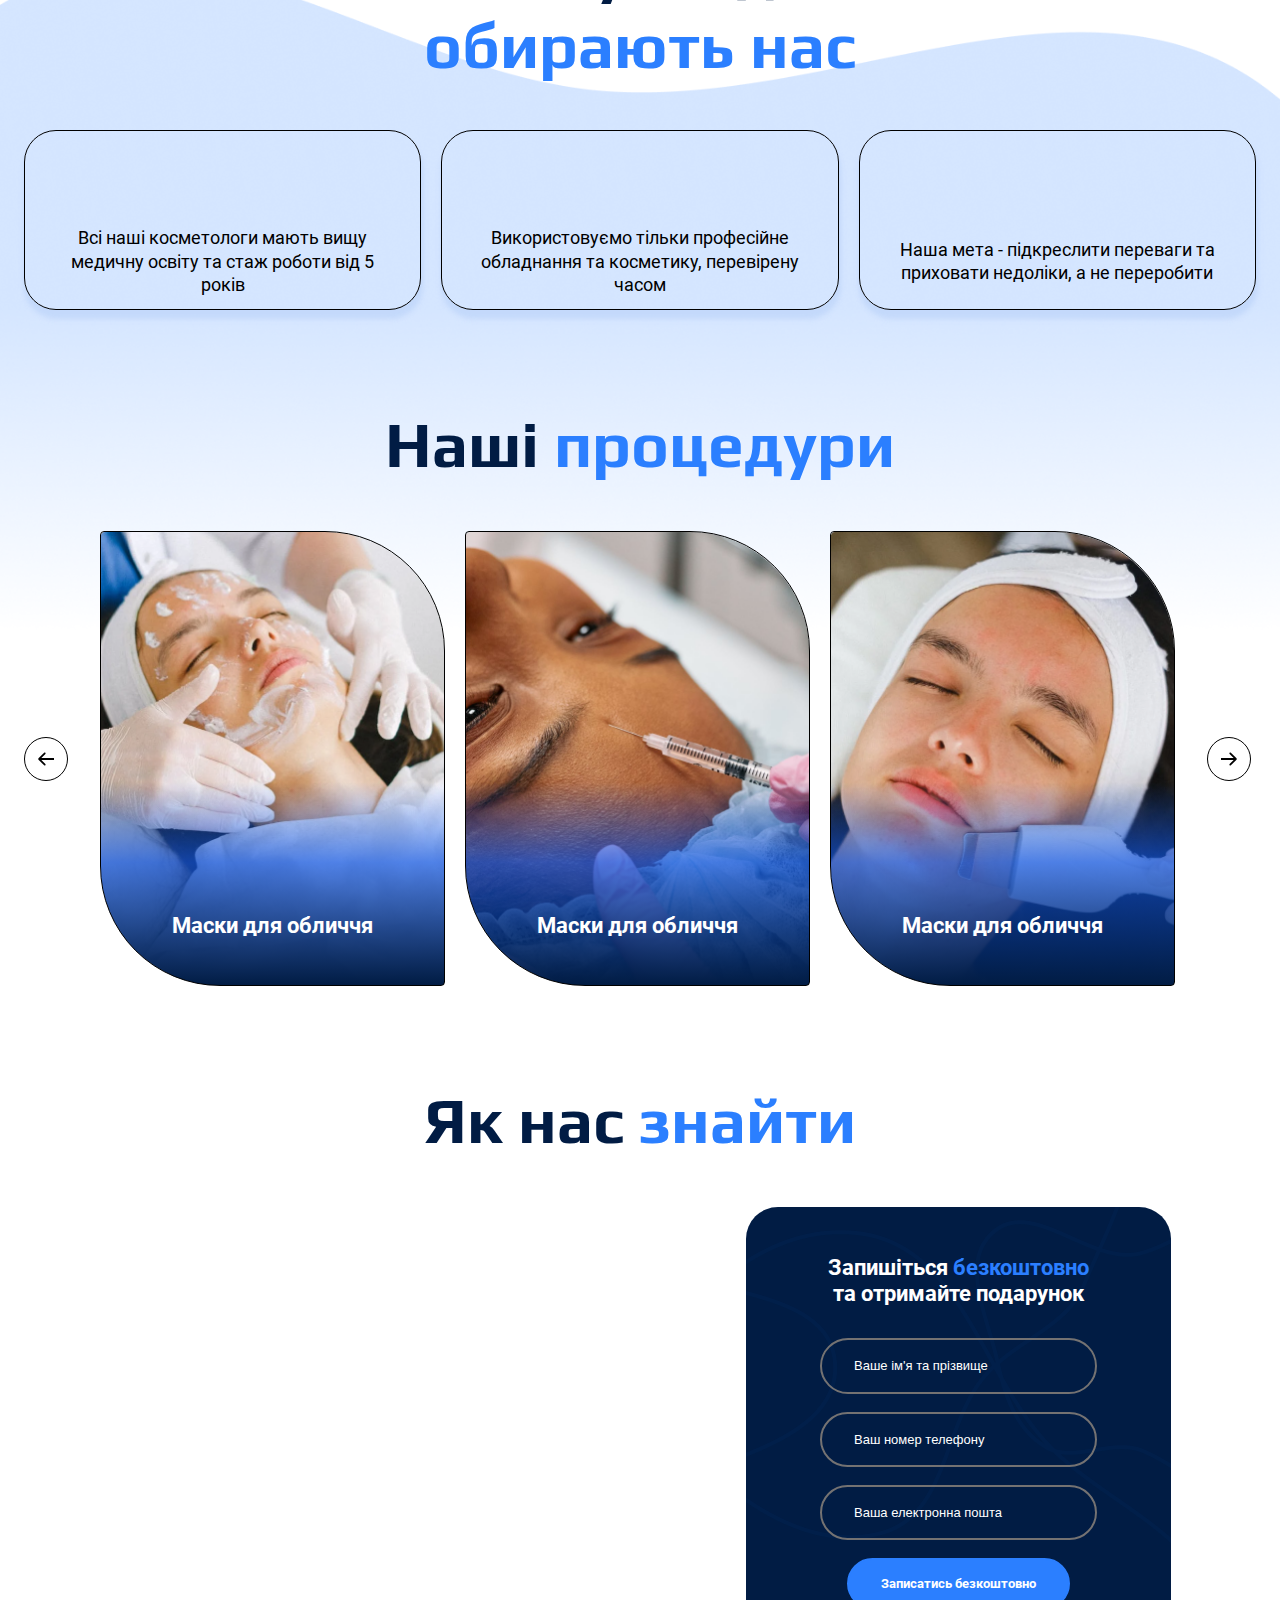
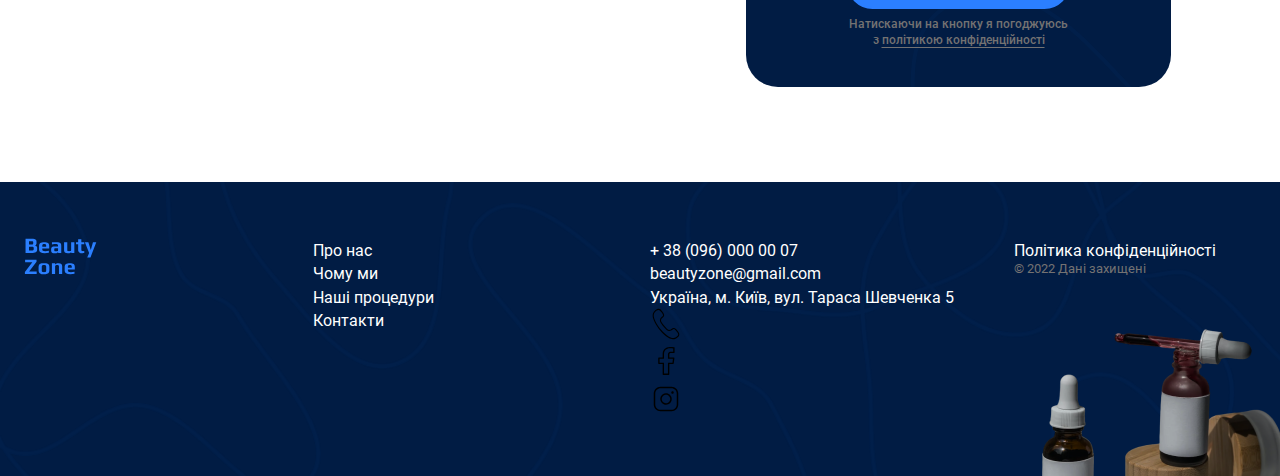
==== commit 325793a8: "Add scss" ====
--- a/index.html
+++ b/index.html
@@ -4,8 +4,7 @@
     <meta charset="UTF-8" />
     <meta name="viewport" content="width=device-width, initial-scale=1.0" />
     <title>Beauty Zone</title>
-    <link rel="stylesheet" href="./css/styles.css" />
-    <link rel="stylesheet" href="./css/fonts.css" />
+    <link rel="stylesheet" href="./css/main.min.css" />
   </head>
   <body>
     <header class="header">
@@ -160,19 +159,31 @@
             <ul class="procedures-list">
               <li class="procedures-item">
                 <article class="procedures-card">
-                  <!-- img -->
+                  <img
+                    class="procedures-image"
+                    src="./img/procedures_1.png"
+                    alt="Процедури"
+                  />
                   <h3 class="procedures-text">Маски для обличчя</h3>
                 </article>
               </li>
               <li class="procedures-item">
                 <article class="procedures-card">
-                  <!-- img -->
+                  <img
+                    class="procedures-image"
+                    src="./img/procedures_2.png"
+                    alt="Процедури"
+                  />
                   <h3 class="procedures-text">Маски для обличчя</h3>
                 </article>
               </li>
               <li class="procedures-item">
                 <article class="procedures-card">
-                  <!-- img -->
+                  <img
+                    class="procedures-image"
+                    src="./img/procedures_3.png"
+                    alt="Процедури"
+                  />
                   <h3 class="procedures-text">Маски для обличчя</h3>
                 </article>
               </li>
@@ -205,7 +216,7 @@
               <h3 class="location-form-title">
                 Запишіться <span>безкоштовно </span>та отримайте подарунок
               </h3>
-              <form name="modal-form" autocomplete="off" novalidate>
+              <form name="modal-form" autocomplete="off">
                 <div class="location-form-field">
                   <label class="form-label visually-hidden" for="user-name">
                     Ваше ім'я та прізвище
@@ -216,6 +227,8 @@
                     name="user-name"
                     id="user-name"
                     placeholder="Ваше ім'я та прізвище"
+                    required
+                    pattern="^[Є-ЯҐа-їґ]+\s[Є-ЯҐа-їґ]+$"
                   />
                 </div>
 
@@ -229,6 +242,8 @@
                     name="user-tel"
                     id="user-tel"
                     placeholder="Ваш номер телефону"
+                    required
+                    pattern="^\+[0-9]{12}"
                   />
                 </div>
 
@@ -242,6 +257,7 @@
                     name="user-email"
                     id="user-email"
                     placeholder="Ваша електронна пошта"
+                    required
                   />
                 </div>
 
@@ -345,7 +361,7 @@
         <p class="modal-text">
           Запишіться <span>безкоштовно </span>та отримайте подарунок
         </p>
-        <form name="modal-form" autocomplete="off" novalidate>
+        <form name="modal-form" autocomplete="off">
           <div class="form-field">
             <label class="form-label visually-hidden" for="user-name">
               Ваше ім'я та прізвище
@@ -356,6 +372,8 @@
               name="user-name"
               id="user-name"
               placeholder="Ваше ім'я та прізвище"
+              required
+              pattern="^[Є-ЯҐа-їґ]+\s[Є-ЯҐа-їґ]+$"
             />
           </div>
 
@@ -369,6 +387,8 @@
               name="user-tel"
               id="user-tel"
               placeholder="Ваш номер телефону"
+              required
+              pattern="^\+[0-9]{12}"
             />
           </div>
 
@@ -382,6 +402,7 @@
               name="user-email"
               id="user-email"
               placeholder="Ваша електронна пошта"
+              required
             />
           </div>
 
--- a/css/main.min.css
+++ b/css/main.min.css
@@ -0,0 +1 @@
+@font-face{font-display:swap;font-family:"Roboto";font-style:normal;font-weight:300;src:url("../fonts/roboto-v32-cyrillic_latin-300.woff2") format("woff2")}@font-face{font-display:swap;font-family:"Roboto";font-style:normal;font-weight:400;src:url("../fonts/roboto-v32-cyrillic_latin-regular.woff2") format("woff2")}@font-face{font-display:swap;font-family:"Roboto";font-style:normal;font-weight:500;src:url("../fonts/roboto-v32-cyrillic_latin-500.woff2") format("woff2")}@font-face{font-display:swap;font-family:"Roboto";font-style:normal;font-weight:700;src:url("../fonts/roboto-v32-cyrillic_latin-700.woff2") format("woff2")}@font-face{font-display:swap;font-family:"Roboto";font-style:normal;font-weight:900;src:url("../fonts/roboto-v32-cyrillic_latin-900.woff2") format("woff2")}@font-face{font-display:swap;font-family:"Play";font-style:normal;font-weight:400;src:url("../fonts/play-v19-cyrillic_latin-regular.woff2") format("woff2")}@font-face{font-display:swap;font-family:"Play";font-style:normal;font-weight:700;src:url("../fonts/play-v19-cyrillic_latin-700.woff2") format("woff2")}@-webkit-keyframes spin{0%{-webkit-transform:rotate(0);transform:rotate(0)}100%{-webkit-transform:rotate(360deg);transform:rotate(360deg)}}@keyframes spin{0%{-webkit-transform:rotate(0);transform:rotate(0)}100%{-webkit-transform:rotate(360deg);transform:rotate(360deg)}}:root{--color-primary-blue: #011c44;--color-primary-light: #ffffff;--color-brand-blue: #2b7fff;--color-brand-dark: #000000;--color-form-border: #747272}*{-webkit-box-sizing:border-box;box-sizing:border-box}body{color:var(--color-primary-blue);font-family:"Roboto",sans-serif;font-size:18px;font-weight:400;line-height:1.3;background-image:url(../img/background.png);background-repeat:no-repeat;background-size:contain;margin:0;background-position:0% 67%}a{text-decoration:none}.visually-hidden{position:absolute;left:-10000px;top:auto;width:1px;height:1px;overflow:hidden}h1,h2,h3,h4,h5,h6,p{margin-top:0}address{font-style:normal}ul{margin:0;padding:0;list-style-type:none}.section{padding:48px 0}.container{width:100%;max-width:1288px;margin:0 auto;padding:0 24px}.header{position:absolute;top:0;left:0;width:100%;padding:42px 100px}.header-nav{display:-webkit-box;display:-ms-flexbox;display:flex;-webkit-box-align:center;-ms-flex-align:center;align-items:center;-webkit-box-flex:1;-ms-flex-positive:1;flex-grow:1;gap:40px}.header-menu{display:-webkit-box;display:-ms-flexbox;display:flex;gap:56px;-webkit-box-flex:1;-ms-flex-positive:1;flex-grow:1;-webkit-box-pack:center;-ms-flex-pack:center;justify-content:center}.logo-link{color:var(--color-brand-blue);font-family:"Play";font-weight:700;font-size:22px;line-height:.95;text-transform:capitalize;cursor:pointer}.navigation-link{color:var(--color-primary-blue);cursor:pointer;font-family:"Roboto";line-height:1.2;-webkit-transition:color .2s;transition:color .2s}.navigation-link:hover{color:var(--color-brand-blue)}.header-menu-icons{display:-webkit-box;display:-ms-flexbox;display:flex;gap:32px;fill:var(--color-primary-blue)}.header-menu-icons .menu-icon:hover{fill:var(--color-brand-blue);-webkit-transition:fill .2s;transition:fill .2s}.hero-section{padding:126px 0;background-image:url(../img/hero-section-bg.jpg);background-repeat:no-repeat;background-position:top right;background-size:contain}.hero-section-wrapper{max-width:410px;padding:16px 0 0 105px}.hero-text{margin-bottom:16px}.hero-title{text-transform:capitalize;color:var(--color-brand-blue);font-family:"Play";font-weight:700;line-height:.8;font-size:140px;margin-bottom:40px}.consultation-text{color:#4a4a4a;font-family:"Roboto";font-size:12px;line-height:1.5;margin-bottom:0px;max-width:250px}.button{padding:16px 32px;color:var(--color-primary-light);background-color:var(--color-brand-blue);border:2px solid var(--color-brand-blue);border-radius:32px;cursor:pointer;font-family:"Roboto";font-weight:600;margin-bottom:14px;-webkit-transition:color .2s,background-color .2s;transition:color .2s,background-color .2s}.button:hover{color:var(--color-primary-blue);background-color:rgba(0,0,0,0)}.about_us-section{margin-bottom:176px}.about_us-text-wrapper{max-width:700px}.section-title{color:var(--color-primary-blue);font-family:"Play";font-size:64px;line-height:1.2;margin-bottom:48px}.section-title span{color:var(--color-brand-blue)}.about-us-title{padding-top:40px;margin-bottom:40px}.about_us-container{display:-webkit-box;display:-ms-flexbox;display:flex;gap:40px}.about_us-text{font-size:22px;line-height:1.7;margin-bottom:40px}.about_us-text span{text-transform:capitalize;font-weight:600}.about_us-img-wrapper{position:relative}.about_us-img{border-radius:50%;position:absolute;left:50%;top:calc(60% + 40px)}.about_us-img-wrapper img:first-child{border-radius:50%}.star_top{position:absolute;top:32px;right:-140px;-webkit-animation:spin;animation:spin;-webkit-animation-duration:2s;animation-duration:2s;-webkit-animation-iteration-count:infinite;animation-iteration-count:infinite;-webkit-animation-timing-function:linear;animation-timing-function:linear}.star_middle{position:absolute;top:250px;right:-100px;-webkit-animation:spin;animation:spin;-webkit-animation-duration:2s;animation-duration:2s;-webkit-animation-iteration-count:infinite;animation-iteration-count:infinite;-webkit-animation-timing-function:linear;animation-timing-function:linear}.star_bot{position:absolute;top:350px;right:130px;-webkit-animation:spin;animation:spin;-webkit-animation-duration:2s;animation-duration:2s;-webkit-animation-iteration-count:infinite;animation-iteration-count:infinite;-webkit-animation-timing-function:linear;animation-timing-function:linear}.section-title.choose_us-centered{text-align:center;width:450px;height:150px;margin:0 auto 50px}.choose_us-container{display:-webkit-box;display:-ms-flexbox;display:flex}.choose_us-list{display:-webkit-box;display:-ms-flexbox;display:flex;-webkit-box-pack:justify;-ms-flex-pack:justify;justify-content:space-between}.choose_us-item{-ms-flex-preferred-size:calc((100% - 40px)/3);flex-basis:calc((100% - 40px)/3)}.choose_us-card{padding:24px 32px;border:1px solid #000;border-radius:32px;-webkit-box-shadow:1px 8px 5px 1px rgba(168,198,245,.3803921569);box-shadow:1px 8px 5px 1px rgba(168,198,245,.3803921569);height:180px;display:-webkit-box;display:-ms-flexbox;display:flex}.choose_us-text{color:var(--color-brand-dark);text-align:center;padding-top:100px;display:-webkit-box;display:-ms-flexbox;display:flex;-webkit-box-align:center;-ms-flex-align:center;align-items:center}.section-title.pocedures-centered{text-align:center}.procedures-container{display:-webkit-box;display:-ms-flexbox;display:flex;-webkit-box-align:center;-ms-flex-align:center;align-items:center;gap:32px}.procedures-list{display:-webkit-box;display:-ms-flexbox;display:flex;gap:20px;-ms-flex-wrap:wrap;flex-wrap:wrap}.procedures-item{display:-webkit-box;display:-ms-flexbox;display:flex;-ms-flex-preferred-size:calc((100% - 40px)/3);flex-basis:calc((100% - 40px)/3);-webkit-box-pack:center;-ms-flex-pack:center;justify-content:center}.procedures-card{position:relative;display:-webkit-box;display:-ms-flexbox;display:flex;-webkit-box-pack:center;-ms-flex-pack:center;justify-content:center;-webkit-box-align:end;-ms-flex-align:end;align-items:flex-end;padding:24px;border:1px solid #000;border-radius:4px 120px 4px 120px;height:455px;width:345px;background-image:-webkit-gradient(linear, left top, left bottom, color-stop(55.21%, rgba(10, 44, 213, 0)), color-stop(72.92%, rgba(14, 84, 225, 0.71)), to(var(--color-primary-blue)));background-image:linear-gradient(180deg, rgba(10, 44, 213, 0) 55.21%, rgba(14, 84, 225, 0.71) 72.92%, var(--color-primary-blue) 100%);-webkit-transition:-webkit-transform .2s;transition:-webkit-transform .2s;transition:transform .2s;transition:transform .2s, -webkit-transform .2s}.procedures-card:hover{-webkit-transform:scale(1.05);transform:scale(1.05)}.procedures-image{position:absolute;top:0;left:0;width:100%;height:100%;z-index:-1}.procedures-text{color:var(--color-primary-light);font-size:22px;line-height:1.2}.carousel-button{display:-webkit-box;display:-ms-flexbox;display:flex;-webkit-box-align:center;-ms-flex-align:center;align-items:center;-webkit-box-pack:center;-ms-flex-pack:center;justify-content:center;width:44px;height:44px;padding:0;background-color:rgba(0,0,0,0);fill:var(--color-brand-dark);border:1px solid var(--color-brand-dark);border-radius:50%;cursor:pointer;-webkit-transition:fill .2s,background-color .2s;transition:fill .2s,background-color .2s}.carousel-button:hover{fill:var(--color-primary-light);background-color:var(--color-brand-blue)}.carousel-button.next{-webkit-transform:rotate(180deg);transform:rotate(180deg)}.section.section-location{padding-bottom:94px}.section-title.location-title-centered{text-align:center}.location-container{display:-webkit-box;display:-ms-flexbox;display:flex;gap:32px;-webkit-box-pack:center;-ms-flex-pack:center;justify-content:center}.location-map{border:none;border-radius:32px;-ms-flex-negative:0;flex-shrink:0}.location_form-container{width:100%;height:100%;max-width:425px;max-height:480px;padding:48px 74px;background-color:var(--color-primary-blue);background-image:url(../img/modal-bg.png);border-radius:32px;overflow-y:hidden}.location-form-title{text-align:center;color:var(--color-primary-light);font-family:"Roboto";font-size:22px;font-weight:600;line-height:1.17;margin-bottom:32px}.location-form-title span{color:var(--color-brand-blue)}.location-form-field{margin-bottom:18px;position:relative}.location-form-button{margin:0 auto 8px;display:block}footer{background-color:#011c44;background-image:url(../img/footer-bg.png);background-repeat:no-repeat;background-size:cover;padding:56px 0;position:relative}.footer::after{content:"";position:absolute;background-repeat:no-repeat;bottom:0;right:0;background-image:url(../img/cosmetic.png);width:247px;height:152px}.footer-container{display:-webkit-box;display:-ms-flexbox;display:flex;gap:20px}.address-link{color:var(--color-primary-light);font-size:16px;line-height:1.2;-webkit-transition:color .2s;transition:color .2s}.address-link:hover{color:var(--color-brand-blue)}.address-copyright{color:#747272;font-size:13px;line-height:1.2}.footer-nav,.footer-address{-ms-flex-preferred-size:50%;flex-basis:50%;display:-webkit-box;display:-ms-flexbox;display:flex;gap:20px}.footer-logo,.footer-menu{-webkit-box-flex:1;-ms-flex-positive:1;flex-grow:1}.address-list,.address-info{-webkit-box-flex:1;-ms-flex-positive:1;flex-grow:1}.backdrop{position:fixed;top:0;right:0;bottom:0;left:0;background-color:rgba(110,130,155,.5);display:-webkit-box;display:-ms-flexbox;display:flex;-webkit-box-align:center;-ms-flex-align:center;align-items:center;-webkit-box-pack:center;-ms-flex-pack:center;justify-content:center;-webkit-transition:opacity .2s,visibility .2s;transition:opacity .2s,visibility .2s}.modal{position:relative;width:100%;height:100%;max-width:765px;max-height:680px;padding:42px 144px;background-color:var(--color-primary-blue);background-image:url(../img/modal-bg.png);border-radius:48px;overflow-y:hidden}.backdrop.is-hidden{opacity:0;visibility:hidden;pointer-events:none}.modal-btn-close{position:absolute;top:40px;right:40px}.modal-title{font-family:"Play";font-size:64px;color:var(--color-primary-light);text-align:center;font-weight:700;line-height:1.15;margin-bottom:8px}.modal-text{text-align:center;color:var(--color-primary-light);margin-bottom:72px}.modal-text span{color:var(--color-brand-blue)}.form-field{margin-bottom:32px;position:relative}.form-label{position:absolute;left:42px;top:16px}.form-input{color:var(--color-primary-light);padding:18px 32px;width:100%;font-size:13px;line-height:1.17;border:2px solid var(--color-form-border);border-radius:32px;background-color:rgba(0,0,0,0)}.form-input:focus{background-color:var(--color-form-border);outline:none}.form-input::-webkit-input-placeholder{color:var(--color-primary-light);font-size:13px;line-height:1.17}.form-input::-moz-placeholder{color:var(--color-primary-light);font-size:13px;line-height:1.17}.form-input:-ms-input-placeholder{color:var(--color-primary-light);font-size:13px;line-height:1.17}.form-input::-ms-input-placeholder{color:var(--color-primary-light);font-size:13px;line-height:1.17}.form-input::placeholder{color:var(--color-primary-light);font-size:13px;line-height:1.17}.form-button{margin:0 auto 24px;display:block}.form-terms{margin:0 auto;max-width:220px;font-weight:500;font-size:12px;text-align:center;color:var(--color-form-border)}.form-terms a{color:var(--color-form-border);text-underline-offset:3px;text-decoration:underline}/*# sourceMappingURL=main.min.css.map */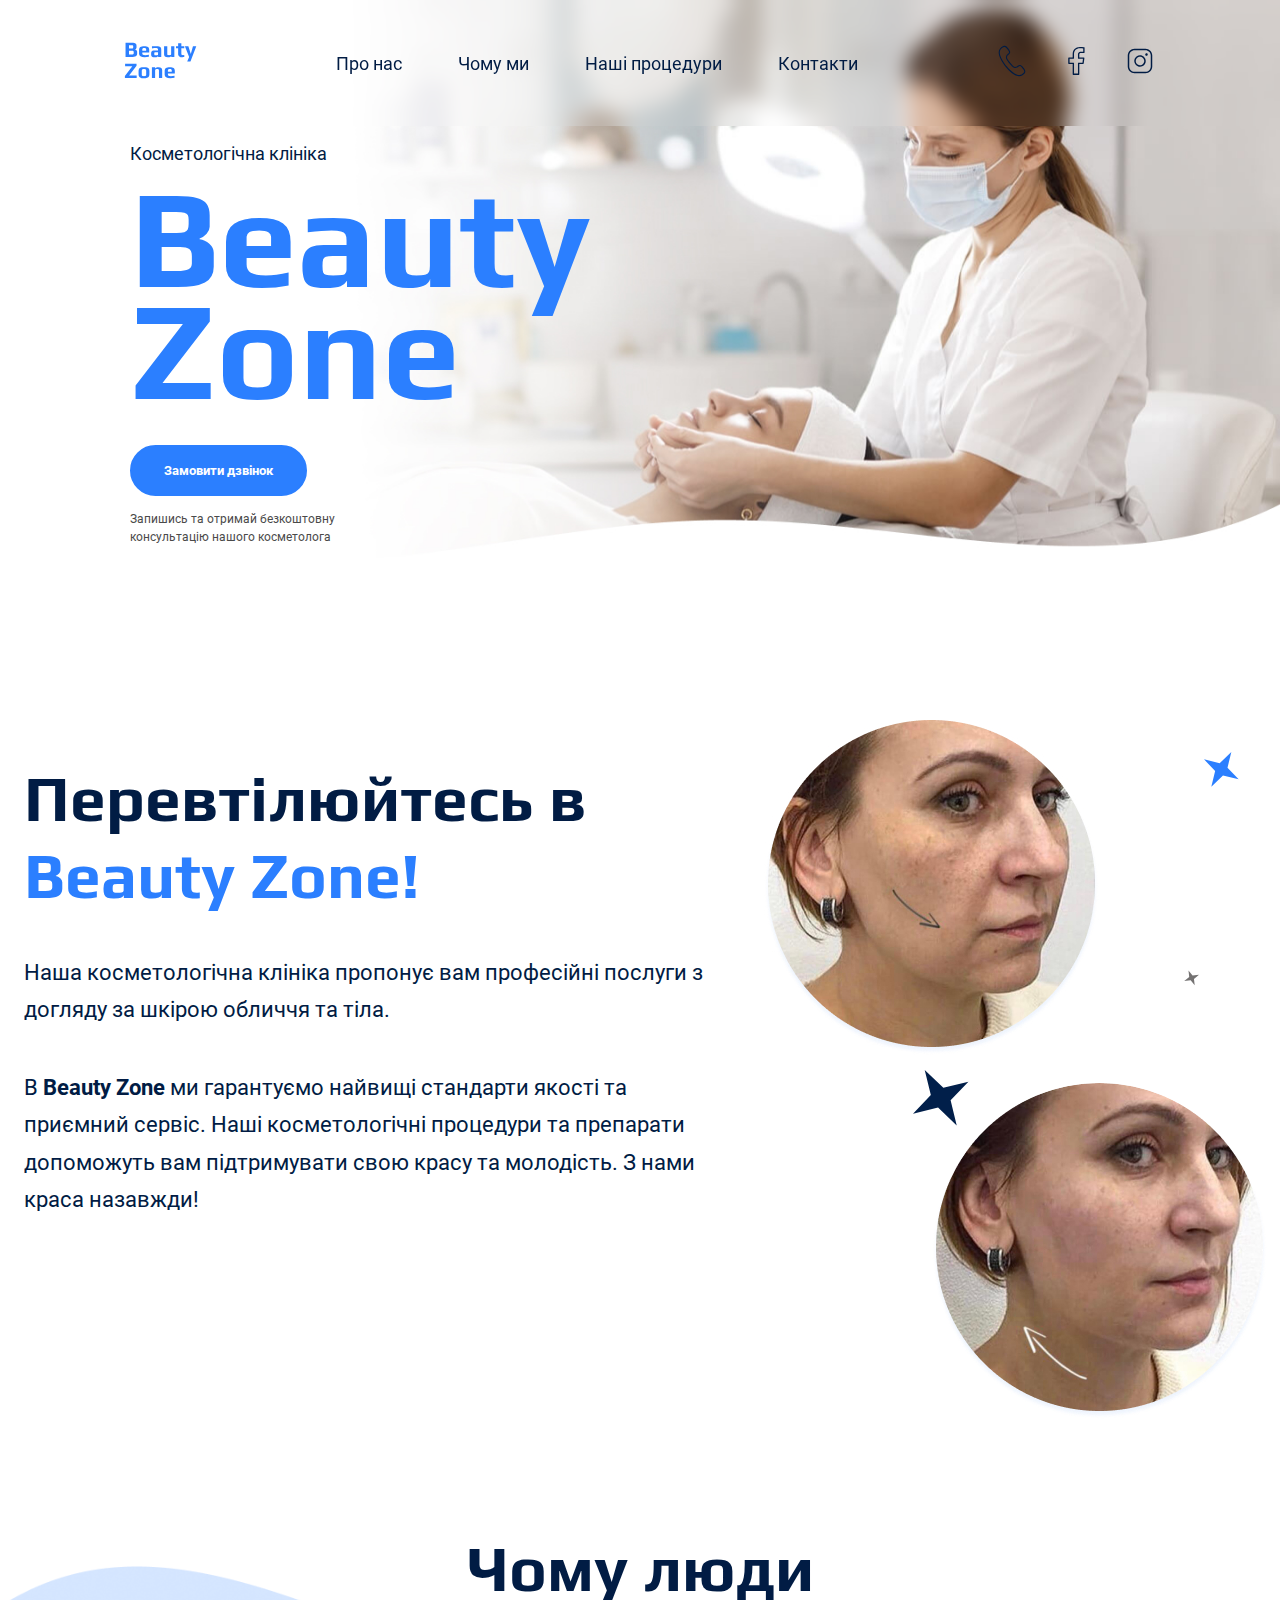
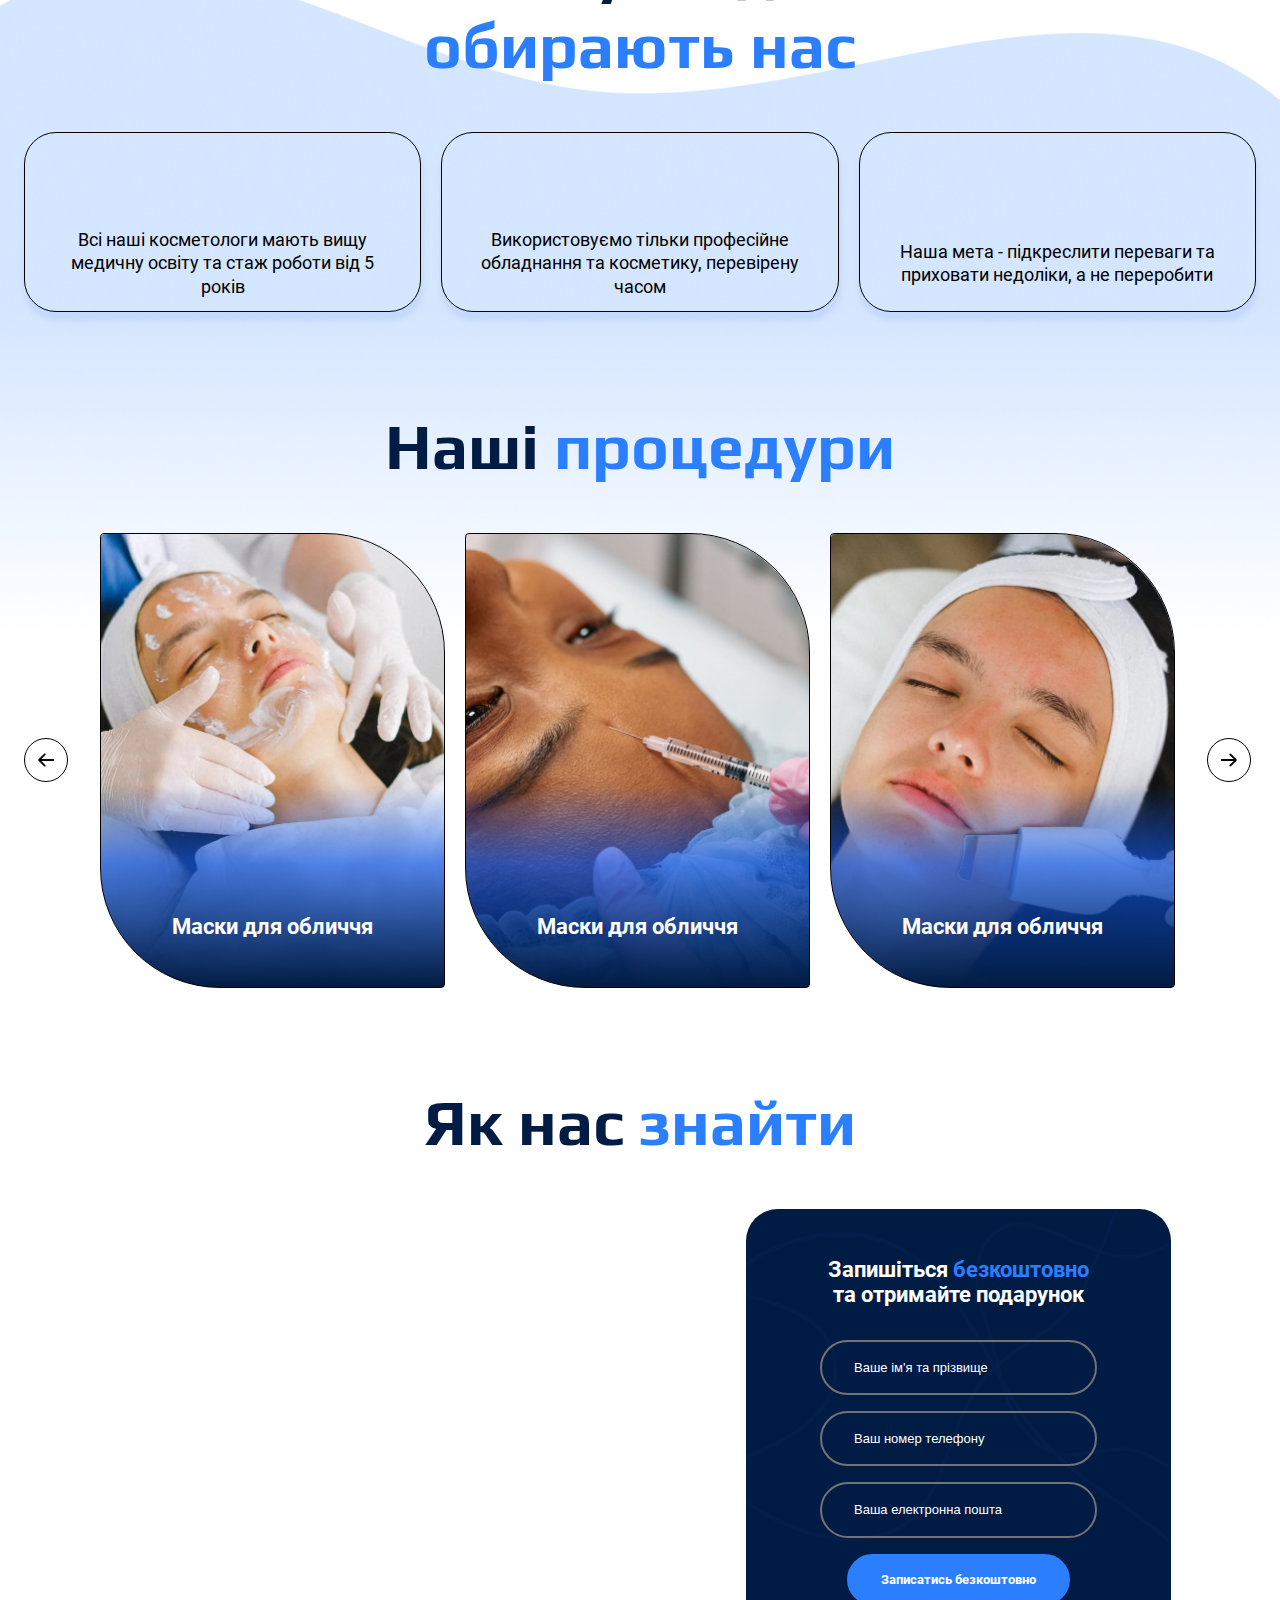
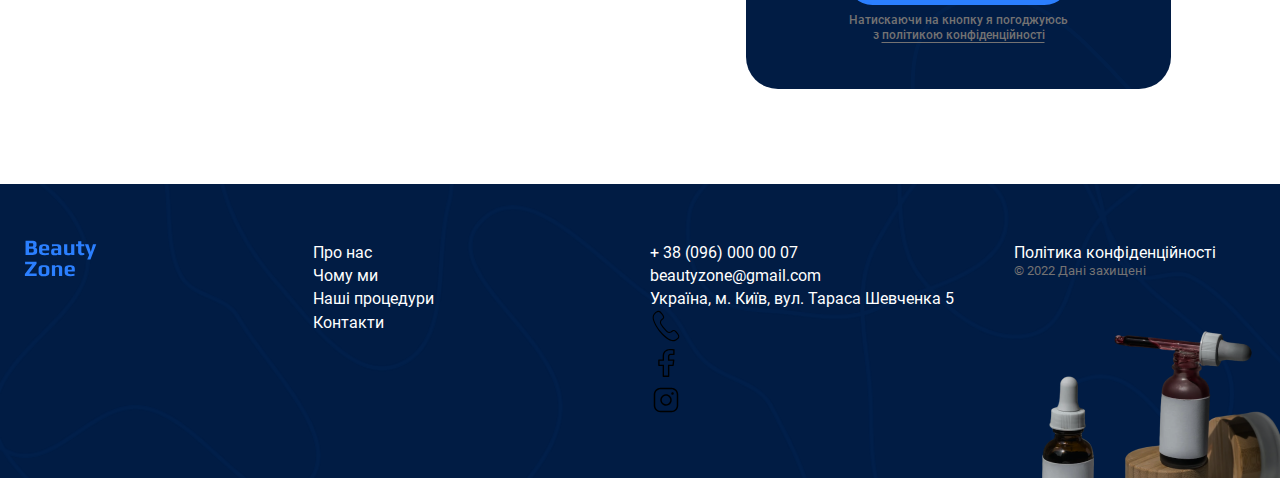
==== commit 41b34b0c: "Changes name classes with BEM" ====
--- a/index.html
+++ b/index.html
@@ -9,45 +9,47 @@
   <body>
     <header class="header">
       <div class="container">
-        <div class="header-container">
-          <nav class="header-nav">
-            <a class="logo-link" href="./index.html">
+        <div class="header__container">
+          <div class="header__logo">
+            <a href="./index.html">
               <img src="./img/logo.svg" alt="Логотип Beaty Zone" />
             </a>
-            <ul class="header-menu">
-              <li>
-                <a class="navigation-link" href="#section-about_us">Про нас</a>
-              </li>
-              <li>
-                <a class="navigation-link" href="#section-choose_us">Чому ми</a>
-              </li>
-              <li>
-                <a class="navigation-link" href="#section-procedures"
-                  >Наші процедури</a
-                >
-              </li>
-              <li>
-                <a class="navigation-link" href="#section-location">Контакти</a>
-              </li>
-            </ul>
-            <ul class="header-menu-icons">
-              <li>
-                <a href="#">
-                  <svg class="menu-icon" width="32" height="32">
+          </div>
+          <nav class="header__nav">
+            <ul class="header__menu">
+              <li>
+                <a class="link" href="#section-about">Про нас</a>
+              </li>
+              <li>
+                <a class="link" href="#section-privilege">Чому ми</a>
+              </li>
+              <li>
+                <a class="link" href="#section-procedures">Наші процедури</a>
+              </li>
+              <li>
+                <a class="link" href="#section-location">Контакти</a>
+              </li>
+            </ul>
+          </nav>
+          <nav class="social__nav">
+            <ul class="social__list">
+              <li>
+                <a class="social__item" href="#">
+                  <svg width="32" height="32">
                     <use href="./img/icons.svg#icon-call"></use>
                   </svg>
                 </a>
               </li>
               <li>
-                <a href="#">
-                  <svg class="menu-icon" width="32" height="32">
+                <a class="social__item" href="#">
+                  <svg width="32" height="32">
                     <use href="./img/icons.svg#icon-facebook"></use>
                   </svg>
                 </a>
               </li>
               <li>
-                <a href="#">
-                  <svg class="menu-icon" width="32" height="32">
+                <a class="social__item" href="#">
+                  <svg width="32" height="32">
                     <use href="./img/icons.svg#icon-instagram"></use>
                   </svg>
                 </a>
@@ -58,48 +60,51 @@
       </div>
     </header>
     <main>
-      <section class="section hero-section">
+      <section class="hero-section">
         <div class="container">
-          <div class="hero-section-wrapper">
-            <p class="hero-text">Косметологічна клініка</p>
-            <h1 class="hero-title">beauty zone</h1>
+          <div class="hero-section__container">
+            <p class="hero-section__text-name">Косметологічна клініка</p>
+            <h1 class="hero-section__title">beauty zone</h1>
             <button class="button modal-btn-open" type="button">
               Замовити дзвінок
             </button>
-            <p class="consultation-text">
+            <p class="hero-section__text-consultation">
               Запишись та отримай безкоштовну консультацію нашого косметолога
             </p>
           </div>
         </div>
       </section>
-      <section class="section about_us-section" id="section-about_us">
+      <section class="section-about section" id="section-about">
         <div class="container">
-          <div class="about_us-container">
-            <div class="about_us-text-wrapper">
-              <h2 class="section-title about-us-title">
-                Перевтілюйтесь в <span>Beauty Zone!</span>
+          <div class="section-about__container">
+            <div class="section-about__text">
+              <h2 class="section-about__title section__title">
+                Перевтілюйтесь в
+                <span class="section-about__title--blue-color"
+                  >Beauty Zone!</span
+                >
               </h2>
-              <p class="about_us-text">
+              <p class="section-about__text-description">
                 Наша косметологічна клініка пропонує вам професійні послуги з
                 догляду за шкірою обличчя та тіла.
               </p>
-              <p class="about_us-text">
-                B <span>beauty zone</span> ми гарантуємо найвищі стандарти
-                якості та приємний сервіс. Наші косметологічні процедури та
-                препарати допоможуть вам підтримувати свою красу та молодість. З
-                нами краса назавжди!
+              <p class="section-about__text-description">
+                B <span class="text-bold">beauty zone</span> ми гарантуємо
+                найвищі стандарти якості та приємний сервіс. Наші косметологічні
+                процедури та препарати допоможуть вам підтримувати свою красу та
+                молодість. З нами краса назавжди!
               </p>
             </div>
-            <div class="about_us-img-wrapper">
+            <div class="section-about__img-container">
               <img
                 src="./img/face_1.jpg"
                 alt="Обличчя жінки під час процедур"
               />
-              <img class="star_top" src="./img/Star_top.svg" alt="" />
-              <img class="star_middle" src="./img/Star_middle.svg" alt="" />
-              <img class="star_bot" src="./img/Star_bot.svg" alt="" />
+              <img class="star-top" src="./img/Star_top.svg" alt="" />
+              <img class="star-middle" src="./img/Star_middle.svg" alt="" />
+              <img class="star-bot" src="./img/Star_bot.svg" alt="" />
               <img
-                class="about_us-img"
+                class="section-about__img-item"
                 src="./img/face_2.jpg"
                 alt="Обличчя жінки під час процедур"
               />
@@ -107,35 +112,37 @@
           </div>
         </div>
       </section>
-      <section class="section section-choose_us" id="section-choose_us">
+      <section class="section-privilege section" id="section-privilege">
         <div class="container">
-          <h2 class="section-title choose_us-centered">
-            Чому люди <span>обирають нас</span>
+          <h2
+            class="section-privilege__title section__title section__title--centered"
+          >
+            Чому люди<br /><span class="text-brand-blue">обирають нас</span>
           </h2>
-          <div class="choose_us-container">
-            <ul class="choose_us-list">
-              <li class="choose_us-item">
-                <article class="choose_us-card">
-                  <a href="#"><!-- icon call --></a>
-                  <p class="choose_us-text">
+          <div class="section-privilege__container">
+            <ul class="privilege-card__list">
+              <li class="privilege-card__item">
+                <article class="privilege-card__control">
+                  <a href="#"><!-- icon  --></a>
+                  <p class="privilege-card__text">
                     Всі наші косметологи мають вищу медичну освіту та стаж
                     роботи від 5 років
                   </p>
                 </article>
               </li>
-              <li class="choose_us-item">
-                <article class="choose_us-card">
-                  <a href="#"><!-- icon facebook--></a>
-                  <p class="choose_us-text">
+              <li class="privilege-card__item">
+                <article class="privilege-card__control">
+                  <a href="#"><!-- icon --></a>
+                  <p class="privilege-card__text">
                     Використовуємо тільки професійне обладнання та косметику,
                     перевірену часом
                   </p>
                 </article>
               </li>
-              <li class="choose_us-item">
-                <article class="choose_us-card">
-                  <a href="#"><!-- icon instagram--></a>
-                  <p class="choose_us-text">
+              <li class="privilege-card__item">
+                <article class="privilege-card__control">
+                  <a href="#"><!-- icon --></a>
+                  <p class="privilege-card__text">
                     Наша мета - підкреслити переваги та приховати недоліки, а не
                     переробити
                   </p>
@@ -145,46 +152,46 @@
           </div>
         </div>
       </section>
-      <section class="section" id="section-procedures">
+      <section class="section-procedures section" id="section-procedures">
         <div class="container">
-          <h2 class="section-title pocedures-centered">
-            Наші <span>процедури</span>
+          <h2 class="section__title section__title--centered">
+            Наші <span class="text-brand-blue">процедури</span>
           </h2>
-          <div class="procedures-container">
+          <div class="section-procedures__container">
             <button class="carousel-button" type="button">
               <svg width="16" height="16">
                 <use href="./img/icons.svg#icon-Arrow"></use>
               </svg>
             </button>
-            <ul class="procedures-list">
-              <li class="procedures-item">
-                <article class="procedures-card">
+            <ul class="procedures-card__list">
+              <li class="procedures-card__item">
+                <article class="procedures-card__control">
                   <img
-                    class="procedures-image"
+                    class="procedures-card__image"
                     src="./img/procedures_1.png"
                     alt="Процедури"
                   />
-                  <h3 class="procedures-text">Маски для обличчя</h3>
-                </article>
-              </li>
-              <li class="procedures-item">
-                <article class="procedures-card">
+                  <h3 class="procedures-card__title">Маски для обличчя</h3>
+                </article>
+              </li>
+              <li class="procedures-card__item">
+                <article class="procedures-card__control">
                   <img
-                    class="procedures-image"
+                    class="procedures-card__image"
                     src="./img/procedures_2.png"
                     alt="Процедури"
                   />
-                  <h3 class="procedures-text">Маски для обличчя</h3>
-                </article>
-              </li>
-              <li class="procedures-item">
-                <article class="procedures-card">
+                  <h3 class="procedures-card__title">Маски для обличчя</h3>
+                </article>
+              </li>
+              <li class="procedures-card__item">
+                <article class="procedures-card__control">
                   <img
-                    class="procedures-image"
+                    class="procedures-card__image"
                     src="./img/procedures_3.png"
                     alt="Процедури"
                   />
-                  <h3 class="procedures-text">Маски для обличчя</h3>
+                  <h3 class="procedures-card__title">Маски для обличчя</h3>
                 </article>
               </li>
             </ul>
@@ -196,14 +203,14 @@
           </div>
         </div>
       </section>
-      <section class="section section-location" id="section-location">
+      <section class="section-location section" id="section-location">
         <div class="container">
-          <h2 class="section-title location-title-centered">
-            Як нас <span>знайти</span>
+          <h2 class="section__title section__title--centered">
+            Як нас <span class="text-brand-blue">знайти</span>
           </h2>
-          <div class="location-container">
+          <div class="section-location__container">
             <iframe
-              class="location-map"
+              class="section-location__map"
               src="https://www.google.com/maps/embed?pb=!1m18!1m12!1m3!1d2540.939883433875!2d30.51325798977685!3d50.44222041471427!2m3!1f0!2f0!3f0!3m2!1i1024!2i768!4f13.1!3m3!1m2!1s0x40d4cef8b5f6338d%3A0x25c7f06ad686451c!2z0LHRg9C7LiDQotCw0YDQsNGB0LAg0KjQtdCy0YfQtdC90LrQviwgNSwg0JrQuNC10LIsIDAyMDAw!5e0!3m2!1sru!2sua!4v1735050730243!5m2!1sru!2sua"
               width="605"
               height="481"
@@ -212,17 +219,19 @@
               referrerpolicy="no-referrer-when-downgrade"
             >
             </iframe>
-            <div class="location_form-container">
-              <h3 class="location-form-title">
-                Запишіться <span>безкоштовно </span>та отримайте подарунок
+            <!-- Form -->
+            <div class="section-location__form">
+              <h3 class="section-location__form-title">
+                Запишіться <span class="text-brand-blue">безкоштовно </span>та
+                отримайте подарунок
               </h3>
-              <form name="modal-form" autocomplete="off">
-                <div class="location-form-field">
+              <form name="form" autocomplete="off">
+                <div class="section-location__form-field">
                   <label class="form-label visually-hidden" for="user-name">
                     Ваше ім'я та прізвище
                   </label>
                   <input
-                    class="form-input"
+                    class="form__input"
                     type="text"
                     name="user-name"
                     id="user-name"
@@ -232,12 +241,12 @@
                   />
                 </div>
 
-                <div class="location-form-field">
+                <div class="section-location__form-field">
                   <label class="form-label visually-hidden" for="user-tel">
                     Ваш номер телефону
                   </label>
                   <input
-                    class="form-input"
+                    class="form__input"
                     type="tel"
                     name="user-tel"
                     id="user-tel"
@@ -247,12 +256,12 @@
                   />
                 </div>
 
-                <div class="location-form-field">
+                <div class="section-location__form-field">
                   <label class="form-label visually-hidden" for="user-email">
                     Ваша електронна пошта
                   </label>
                   <input
-                    class="form-input"
+                    class="form__input"
                     type="email"
                     name="user-email"
                     id="user-email"
@@ -261,12 +270,17 @@
                   />
                 </div>
 
-                <button class="location-form-button button" type="submit">
+                <button
+                  class="section-location__form-button button"
+                  type="submit"
+                >
                   Записатись безкоштовно
                 </button>
                 <p class="form-terms">
                   Натискаючи на кнопку я погоджуюсь з
-                  <a href="#">політикою конфіденційності</a>
+                  <a class="form-terms__link" href="#"
+                    >політикою конфіденційності</a
+                  >
                 </p>
               </form>
             </div>
@@ -357,17 +371,18 @@
     <div class="backdrop is-hidden">
       <div class="modal">
         <button class="modal-btn-close" type="button">Close</button>
-        <h2 class="modal-title">Замовити дзвінок</h2>
-        <p class="modal-text">
-          Запишіться <span>безкоштовно </span>та отримайте подарунок
+        <h2 class="modal__title">Замовити дзвінок</h2>
+        <p class="modal__text">
+          Запишіться <span class="text-brand-blue">безкоштовно </span>та
+          отримайте подарунок
         </p>
-        <form name="modal-form" autocomplete="off">
-          <div class="form-field">
-            <label class="form-label visually-hidden" for="user-name">
+        <form name="modal__form" autocomplete="off">
+          <div class="form__field modal-form__field">
+            <label class="form__label visually-hidden" for="user-name">
               Ваше ім'я та прізвище
             </label>
             <input
-              class="form-input"
+              class="form__input"
               type="text"
               name="user-name"
               id="user-name"
@@ -377,12 +392,12 @@
             />
           </div>
 
-          <div class="form-field">
-            <label class="form-label visually-hidden" for="user-tel">
+          <div class="form__field modal-form__field">
+            <label class="form__label visually-hidden" for="user-tel">
               Ваш номер телефону
             </label>
             <input
-              class="form-input"
+              class="form__input"
               type="tel"
               name="user-tel"
               id="user-tel"
@@ -392,12 +407,12 @@
             />
           </div>
 
-          <div class="form-field">
-            <label class="form-label visually-hidden" for="user-email">
+          <div class="form__field modal-form__field">
+            <label class="form__label visually-hidden" for="user-email">
               Ваша електронна пошта
             </label>
             <input
-              class="form-input"
+              class="form__input"
               type="email"
               name="user-email"
               id="user-email"
@@ -406,12 +421,12 @@
             />
           </div>
 
-          <button class="form-button button" type="submit">
+          <button class="form__button button" type="submit">
             Записатись безкоштовно
           </button>
           <p class="form-terms">
             Натискаючи на кнопку я погоджуюсь з
-            <a href="#">політикою конфіденційності</a>
+            <a class="form-terms__link" href="#">політикою конфіденційності</a>
           </p>
         </form>
       </div>
--- a/css/main.min.css
+++ b/css/main.min.css
@@ -1 +1 @@
-@font-face{font-display:swap;font-family:"Roboto";font-style:normal;font-weight:300;src:url("../fonts/roboto-v32-cyrillic_latin-300.woff2") format("woff2")}@font-face{font-display:swap;font-family:"Roboto";font-style:normal;font-weight:400;src:url("../fonts/roboto-v32-cyrillic_latin-regular.woff2") format("woff2")}@font-face{font-display:swap;font-family:"Roboto";font-style:normal;font-weight:500;src:url("../fonts/roboto-v32-cyrillic_latin-500.woff2") format("woff2")}@font-face{font-display:swap;font-family:"Roboto";font-style:normal;font-weight:700;src:url("../fonts/roboto-v32-cyrillic_latin-700.woff2") format("woff2")}@font-face{font-display:swap;font-family:"Roboto";font-style:normal;font-weight:900;src:url("../fonts/roboto-v32-cyrillic_latin-900.woff2") format("woff2")}@font-face{font-display:swap;font-family:"Play";font-style:normal;font-weight:400;src:url("../fonts/play-v19-cyrillic_latin-regular.woff2") format("woff2")}@font-face{font-display:swap;font-family:"Play";font-style:normal;font-weight:700;src:url("../fonts/play-v19-cyrillic_latin-700.woff2") format("woff2")}@-webkit-keyframes spin{0%{-webkit-transform:rotate(0);transform:rotate(0)}100%{-webkit-transform:rotate(360deg);transform:rotate(360deg)}}@keyframes spin{0%{-webkit-transform:rotate(0);transform:rotate(0)}100%{-webkit-transform:rotate(360deg);transform:rotate(360deg)}}:root{--color-primary-blue: #011c44;--color-primary-light: #ffffff;--color-brand-blue: #2b7fff;--color-brand-dark: #000000;--color-form-border: #747272}*{-webkit-box-sizing:border-box;box-sizing:border-box}body{color:var(--color-primary-blue);font-family:"Roboto",sans-serif;font-size:18px;font-weight:400;line-height:1.3;background-image:url(../img/background.png);background-repeat:no-repeat;background-size:contain;margin:0;background-position:0% 67%}a{text-decoration:none}.visually-hidden{position:absolute;left:-10000px;top:auto;width:1px;height:1px;overflow:hidden}h1,h2,h3,h4,h5,h6,p{margin-top:0}address{font-style:normal}ul{margin:0;padding:0;list-style-type:none}.section{padding:48px 0}.container{width:100%;max-width:1288px;margin:0 auto;padding:0 24px}.header{position:absolute;top:0;left:0;width:100%;padding:42px 100px}.header-nav{display:-webkit-box;display:-ms-flexbox;display:flex;-webkit-box-align:center;-ms-flex-align:center;align-items:center;-webkit-box-flex:1;-ms-flex-positive:1;flex-grow:1;gap:40px}.header-menu{display:-webkit-box;display:-ms-flexbox;display:flex;gap:56px;-webkit-box-flex:1;-ms-flex-positive:1;flex-grow:1;-webkit-box-pack:center;-ms-flex-pack:center;justify-content:center}.logo-link{color:var(--color-brand-blue);font-family:"Play";font-weight:700;font-size:22px;line-height:.95;text-transform:capitalize;cursor:pointer}.navigation-link{color:var(--color-primary-blue);cursor:pointer;font-family:"Roboto";line-height:1.2;-webkit-transition:color .2s;transition:color .2s}.navigation-link:hover{color:var(--color-brand-blue)}.header-menu-icons{display:-webkit-box;display:-ms-flexbox;display:flex;gap:32px;fill:var(--color-primary-blue)}.header-menu-icons .menu-icon:hover{fill:var(--color-brand-blue);-webkit-transition:fill .2s;transition:fill .2s}.hero-section{padding:126px 0;background-image:url(../img/hero-section-bg.jpg);background-repeat:no-repeat;background-position:top right;background-size:contain}.hero-section-wrapper{max-width:410px;padding:16px 0 0 105px}.hero-text{margin-bottom:16px}.hero-title{text-transform:capitalize;color:var(--color-brand-blue);font-family:"Play";font-weight:700;line-height:.8;font-size:140px;margin-bottom:40px}.consultation-text{color:#4a4a4a;font-family:"Roboto";font-size:12px;line-height:1.5;margin-bottom:0px;max-width:250px}.button{padding:16px 32px;color:var(--color-primary-light);background-color:var(--color-brand-blue);border:2px solid var(--color-brand-blue);border-radius:32px;cursor:pointer;font-family:"Roboto";font-weight:600;margin-bottom:14px;-webkit-transition:color .2s,background-color .2s;transition:color .2s,background-color .2s}.button:hover{color:var(--color-primary-blue);background-color:rgba(0,0,0,0)}.about_us-section{margin-bottom:176px}.about_us-text-wrapper{max-width:700px}.section-title{color:var(--color-primary-blue);font-family:"Play";font-size:64px;line-height:1.2;margin-bottom:48px}.section-title span{color:var(--color-brand-blue)}.about-us-title{padding-top:40px;margin-bottom:40px}.about_us-container{display:-webkit-box;display:-ms-flexbox;display:flex;gap:40px}.about_us-text{font-size:22px;line-height:1.7;margin-bottom:40px}.about_us-text span{text-transform:capitalize;font-weight:600}.about_us-img-wrapper{position:relative}.about_us-img{border-radius:50%;position:absolute;left:50%;top:calc(60% + 40px)}.about_us-img-wrapper img:first-child{border-radius:50%}.star_top{position:absolute;top:32px;right:-140px;-webkit-animation:spin;animation:spin;-webkit-animation-duration:2s;animation-duration:2s;-webkit-animation-iteration-count:infinite;animation-iteration-count:infinite;-webkit-animation-timing-function:linear;animation-timing-function:linear}.star_middle{position:absolute;top:250px;right:-100px;-webkit-animation:spin;animation:spin;-webkit-animation-duration:2s;animation-duration:2s;-webkit-animation-iteration-count:infinite;animation-iteration-count:infinite;-webkit-animation-timing-function:linear;animation-timing-function:linear}.star_bot{position:absolute;top:350px;right:130px;-webkit-animation:spin;animation:spin;-webkit-animation-duration:2s;animation-duration:2s;-webkit-animation-iteration-count:infinite;animation-iteration-count:infinite;-webkit-animation-timing-function:linear;animation-timing-function:linear}.section-title.choose_us-centered{text-align:center;width:450px;height:150px;margin:0 auto 50px}.choose_us-container{display:-webkit-box;display:-ms-flexbox;display:flex}.choose_us-list{display:-webkit-box;display:-ms-flexbox;display:flex;-webkit-box-pack:justify;-ms-flex-pack:justify;justify-content:space-between}.choose_us-item{-ms-flex-preferred-size:calc((100% - 40px)/3);flex-basis:calc((100% - 40px)/3)}.choose_us-card{padding:24px 32px;border:1px solid #000;border-radius:32px;-webkit-box-shadow:1px 8px 5px 1px rgba(168,198,245,.3803921569);box-shadow:1px 8px 5px 1px rgba(168,198,245,.3803921569);height:180px;display:-webkit-box;display:-ms-flexbox;display:flex}.choose_us-text{color:var(--color-brand-dark);text-align:center;padding-top:100px;display:-webkit-box;display:-ms-flexbox;display:flex;-webkit-box-align:center;-ms-flex-align:center;align-items:center}.section-title.pocedures-centered{text-align:center}.procedures-container{display:-webkit-box;display:-ms-flexbox;display:flex;-webkit-box-align:center;-ms-flex-align:center;align-items:center;gap:32px}.procedures-list{display:-webkit-box;display:-ms-flexbox;display:flex;gap:20px;-ms-flex-wrap:wrap;flex-wrap:wrap}.procedures-item{display:-webkit-box;display:-ms-flexbox;display:flex;-ms-flex-preferred-size:calc((100% - 40px)/3);flex-basis:calc((100% - 40px)/3);-webkit-box-pack:center;-ms-flex-pack:center;justify-content:center}.procedures-card{position:relative;display:-webkit-box;display:-ms-flexbox;display:flex;-webkit-box-pack:center;-ms-flex-pack:center;justify-content:center;-webkit-box-align:end;-ms-flex-align:end;align-items:flex-end;padding:24px;border:1px solid #000;border-radius:4px 120px 4px 120px;height:455px;width:345px;background-image:-webkit-gradient(linear, left top, left bottom, color-stop(55.21%, rgba(10, 44, 213, 0)), color-stop(72.92%, rgba(14, 84, 225, 0.71)), to(var(--color-primary-blue)));background-image:linear-gradient(180deg, rgba(10, 44, 213, 0) 55.21%, rgba(14, 84, 225, 0.71) 72.92%, var(--color-primary-blue) 100%);-webkit-transition:-webkit-transform .2s;transition:-webkit-transform .2s;transition:transform .2s;transition:transform .2s, -webkit-transform .2s}.procedures-card:hover{-webkit-transform:scale(1.05);transform:scale(1.05)}.procedures-image{position:absolute;top:0;left:0;width:100%;height:100%;z-index:-1}.procedures-text{color:var(--color-primary-light);font-size:22px;line-height:1.2}.carousel-button{display:-webkit-box;display:-ms-flexbox;display:flex;-webkit-box-align:center;-ms-flex-align:center;align-items:center;-webkit-box-pack:center;-ms-flex-pack:center;justify-content:center;width:44px;height:44px;padding:0;background-color:rgba(0,0,0,0);fill:var(--color-brand-dark);border:1px solid var(--color-brand-dark);border-radius:50%;cursor:pointer;-webkit-transition:fill .2s,background-color .2s;transition:fill .2s,background-color .2s}.carousel-button:hover{fill:var(--color-primary-light);background-color:var(--color-brand-blue)}.carousel-button.next{-webkit-transform:rotate(180deg);transform:rotate(180deg)}.section.section-location{padding-bottom:94px}.section-title.location-title-centered{text-align:center}.location-container{display:-webkit-box;display:-ms-flexbox;display:flex;gap:32px;-webkit-box-pack:center;-ms-flex-pack:center;justify-content:center}.location-map{border:none;border-radius:32px;-ms-flex-negative:0;flex-shrink:0}.location_form-container{width:100%;height:100%;max-width:425px;max-height:480px;padding:48px 74px;background-color:var(--color-primary-blue);background-image:url(../img/modal-bg.png);border-radius:32px;overflow-y:hidden}.location-form-title{text-align:center;color:var(--color-primary-light);font-family:"Roboto";font-size:22px;font-weight:600;line-height:1.17;margin-bottom:32px}.location-form-title span{color:var(--color-brand-blue)}.location-form-field{margin-bottom:18px;position:relative}.location-form-button{margin:0 auto 8px;display:block}footer{background-color:#011c44;background-image:url(../img/footer-bg.png);background-repeat:no-repeat;background-size:cover;padding:56px 0;position:relative}.footer::after{content:"";position:absolute;background-repeat:no-repeat;bottom:0;right:0;background-image:url(../img/cosmetic.png);width:247px;height:152px}.footer-container{display:-webkit-box;display:-ms-flexbox;display:flex;gap:20px}.address-link{color:var(--color-primary-light);font-size:16px;line-height:1.2;-webkit-transition:color .2s;transition:color .2s}.address-link:hover{color:var(--color-brand-blue)}.address-copyright{color:#747272;font-size:13px;line-height:1.2}.footer-nav,.footer-address{-ms-flex-preferred-size:50%;flex-basis:50%;display:-webkit-box;display:-ms-flexbox;display:flex;gap:20px}.footer-logo,.footer-menu{-webkit-box-flex:1;-ms-flex-positive:1;flex-grow:1}.address-list,.address-info{-webkit-box-flex:1;-ms-flex-positive:1;flex-grow:1}.backdrop{position:fixed;top:0;right:0;bottom:0;left:0;background-color:rgba(110,130,155,.5);display:-webkit-box;display:-ms-flexbox;display:flex;-webkit-box-align:center;-ms-flex-align:center;align-items:center;-webkit-box-pack:center;-ms-flex-pack:center;justify-content:center;-webkit-transition:opacity .2s,visibility .2s;transition:opacity .2s,visibility .2s}.modal{position:relative;width:100%;height:100%;max-width:765px;max-height:680px;padding:42px 144px;background-color:var(--color-primary-blue);background-image:url(../img/modal-bg.png);border-radius:48px;overflow-y:hidden}.backdrop.is-hidden{opacity:0;visibility:hidden;pointer-events:none}.modal-btn-close{position:absolute;top:40px;right:40px}.modal-title{font-family:"Play";font-size:64px;color:var(--color-primary-light);text-align:center;font-weight:700;line-height:1.15;margin-bottom:8px}.modal-text{text-align:center;color:var(--color-primary-light);margin-bottom:72px}.modal-text span{color:var(--color-brand-blue)}.form-field{margin-bottom:32px;position:relative}.form-label{position:absolute;left:42px;top:16px}.form-input{color:var(--color-primary-light);padding:18px 32px;width:100%;font-size:13px;line-height:1.17;border:2px solid var(--color-form-border);border-radius:32px;background-color:rgba(0,0,0,0)}.form-input:focus{background-color:var(--color-form-border);outline:none}.form-input::-webkit-input-placeholder{color:var(--color-primary-light);font-size:13px;line-height:1.17}.form-input::-moz-placeholder{color:var(--color-primary-light);font-size:13px;line-height:1.17}.form-input:-ms-input-placeholder{color:var(--color-primary-light);font-size:13px;line-height:1.17}.form-input::-ms-input-placeholder{color:var(--color-primary-light);font-size:13px;line-height:1.17}.form-input::placeholder{color:var(--color-primary-light);font-size:13px;line-height:1.17}.form-button{margin:0 auto 24px;display:block}.form-terms{margin:0 auto;max-width:220px;font-weight:500;font-size:12px;text-align:center;color:var(--color-form-border)}.form-terms a{color:var(--color-form-border);text-underline-offset:3px;text-decoration:underline}/*# sourceMappingURL=main.min.css.map */+.button{padding:16px 32px;color:var(--color-primary-light);background-color:var(--color-brand-blue);border:2px solid var(--color-brand-blue);border-radius:32px;cursor:pointer;font-family:"Roboto";font-weight:600;margin-bottom:14px;-webkit-transition:color .2s,background-color .2s;transition:color .2s,background-color .2s}.button:hover{background-color:rgba(0,0,0,0)}.carousel-button{display:-webkit-box;display:-ms-flexbox;display:flex;-webkit-box-align:center;-ms-flex-align:center;align-items:center;-webkit-box-pack:center;-ms-flex-pack:center;justify-content:center;width:44px;height:44px;padding:0;background-color:rgba(0,0,0,0);fill:var(--color-brand-dark);border:1px solid var(--color-brand-dark);border-radius:50%;cursor:pointer;-webkit-transition:fill .2s,background-color .2s;transition:fill .2s,background-color .2s}.carousel-button:hover{fill:var(--color-primary-light);background-color:var(--color-brand-blue)}.carousel-button.next{-webkit-transform:rotate(180deg);transform:rotate(180deg)}.link{color:var(--color-primary-blue);cursor:pointer;font-family:"Roboto";line-height:1.2;-webkit-transition:color .2s;transition:color .2s}.link:hover{color:var(--color-brand-blue)}.social__list{display:-webkit-box;display:-ms-flexbox;display:flex;gap:32px;fill:var(--color-primary-blue)}.social__item{fill:var(--color-primary-blue);-webkit-transition:fill .2s;transition:fill .2s}.social__item:hover{fill:var(--color-brand-blue)}.star-top{position:absolute;top:32px;right:-140px;-webkit-animation:spin;animation:spin;-webkit-animation-duration:2s;animation-duration:2s;-webkit-animation-iteration-count:infinite;animation-iteration-count:infinite;-webkit-animation-timing-function:linear;animation-timing-function:linear}.star-middle{position:absolute;top:250px;right:-100px;-webkit-animation:spin;animation:spin;-webkit-animation-duration:2s;animation-duration:2s;-webkit-animation-iteration-count:infinite;animation-iteration-count:infinite;-webkit-animation-timing-function:linear;animation-timing-function:linear}.star-bot{position:absolute;top:350px;right:130px;-webkit-animation:spin;animation:spin;-webkit-animation-duration:2s;animation-duration:2s;-webkit-animation-iteration-count:infinite;animation-iteration-count:infinite;-webkit-animation-timing-function:linear;animation-timing-function:linear}.privilege-card__list{display:-webkit-box;display:-ms-flexbox;display:flex;-webkit-box-pack:justify;-ms-flex-pack:justify;justify-content:space-between}.privilege-card__item{-ms-flex-preferred-size:calc((100% - 40px)/3);flex-basis:calc((100% - 40px)/3)}.privilege-card__control{padding:24px 32px;border:1px solid #000;border-radius:32px;-webkit-box-shadow:1px 8px 5px 1px rgba(168,198,245,.3803921569);box-shadow:1px 8px 5px 1px rgba(168,198,245,.3803921569);height:180px;display:-webkit-box;display:-ms-flexbox;display:flex}.privilege-card__text{color:var(--color-brand-dark);text-align:center;padding-top:100px;display:-webkit-box;display:-ms-flexbox;display:flex;-webkit-box-align:center;-ms-flex-align:center;align-items:center}.procedures-card__list{display:-webkit-box;display:-ms-flexbox;display:flex;gap:20px;-ms-flex-wrap:wrap;flex-wrap:wrap}.procedures-card__item{display:-webkit-box;display:-ms-flexbox;display:flex;-ms-flex-preferred-size:calc((100% - 40px)/3);flex-basis:calc((100% - 40px)/3);-webkit-box-pack:center;-ms-flex-pack:center;justify-content:center}.procedures-card__control{position:relative;display:-webkit-box;display:-ms-flexbox;display:flex;-webkit-box-pack:center;-ms-flex-pack:center;justify-content:center;-webkit-box-align:end;-ms-flex-align:end;align-items:flex-end;padding:24px;border:1px solid #000;border-radius:4px 120px 4px 120px;height:455px;width:345px;background-image:-webkit-gradient(linear, left top, left bottom, color-stop(55.21%, rgba(10, 44, 213, 0)), color-stop(72.92%, rgba(14, 84, 225, 0.71)), to(var(--color-primary-blue)));background-image:linear-gradient(180deg, rgba(10, 44, 213, 0) 55.21%, rgba(14, 84, 225, 0.71) 72.92%, var(--color-primary-blue) 100%);-webkit-transition:-webkit-transform .2s;transition:-webkit-transform .2s;transition:transform .2s;transition:transform .2s, -webkit-transform .2s}.procedures-card__control:hover{-webkit-transform:scale(1.05);transform:scale(1.05)}.procedures-card__image{position:absolute;top:0;left:0;width:100%;height:100%;z-index:-1}.procedures-card__title{color:var(--color-primary-light);font-size:22px;line-height:1.2}.form-terms{margin:0 auto;max-width:220px;font-weight:500;font-size:12px;text-align:center;color:var(--color-form-border)}.form-terms__link{color:var(--color-form-border);text-underline-offset:3px;text-decoration:underline}.section-about{margin-bottom:176px}.section-about__container{display:-webkit-box;display:-ms-flexbox;display:flex;gap:40px}.section-about__text{max-width:700px}.section-about__title.section__title{padding-top:40px;margin-bottom:40px}.section-about__title--blue-color{color:var(--color-brand-blue)}.section-about__text-description{font-size:22px;line-height:1.7;margin-bottom:40px}.section-about__img-container{position:relative}.section-about__img-item{border-radius:50%;position:absolute;left:50%;top:calc(60% + 40px)}.section-about__img-item:first-child{border-radius:50%}.section-privilege__title{margin:0 auto}.section-privilege__container{display:-webkit-box;display:-ms-flexbox;display:flex}footer{background-color:#011c44;background-image:url(../img/footer-bg.png);background-repeat:no-repeat;background-size:cover;padding:56px 0;position:relative}.footer::after{content:"";position:absolute;background-repeat:no-repeat;bottom:0;right:0;background-image:url(../img/cosmetic.png);width:247px;height:152px}.footer-container{display:-webkit-box;display:-ms-flexbox;display:flex;gap:20px}.address-link{color:var(--color-primary-light);font-size:16px;line-height:1.2;-webkit-transition:color .2s;transition:color .2s}.address-link:hover{color:var(--color-brand-blue)}.address-copyright{color:#747272;font-size:13px;line-height:1.2}.footer-nav,.footer-address{-ms-flex-preferred-size:50%;flex-basis:50%;display:-webkit-box;display:-ms-flexbox;display:flex;gap:20px}.footer-logo,.footer-menu{-webkit-box-flex:1;-ms-flex-positive:1;flex-grow:1}.address-list,.address-info{-webkit-box-flex:1;-ms-flex-positive:1;flex-grow:1}.form__field{margin-bottom:32px;position:relative}.form__label{position:absolute;left:42px;top:16px}.form__input{color:var(--color-primary-light);padding:18px 32px;width:100%;font-size:13px;line-height:1.17;border:2px solid var(--color-form-border);border-radius:32px;background-color:rgba(0,0,0,0)}.form__input:focus{background-color:var(--color-form-border);outline:none}.form__input::-webkit-input-placeholder{color:var(--color-primary-light);font-size:13px;line-height:1.17}.form__input::-moz-placeholder{color:var(--color-primary-light);font-size:13px;line-height:1.17}.form__input:-ms-input-placeholder{color:var(--color-primary-light);font-size:13px;line-height:1.17}.form__input::-ms-input-placeholder{color:var(--color-primary-light);font-size:13px;line-height:1.17}.form__input::placeholder{color:var(--color-primary-light);font-size:13px;line-height:1.17}.form__button{margin:0 auto 24px;display:block}.header{position:absolute;top:0;left:0;width:100%;padding:42px 100px;-webkit-backdrop-filter:blur(10px);backdrop-filter:blur(10px)}.header__container{display:-webkit-box;display:-ms-flexbox;display:flex;-webkit-box-align:center;-ms-flex-align:center;align-items:center;-webkit-box-pack:justify;-ms-flex-pack:justify;justify-content:space-between}.header__nav{display:-webkit-box;display:-ms-flexbox;display:flex}.header__menu{display:-webkit-box;display:-ms-flexbox;display:flex;gap:56px}.hero-section{padding:126px 0;background-image:url(../img/hero-section-bg.jpg);background-repeat:no-repeat;background-position:top right;background-size:contain}.hero-section__container{max-width:410px;padding:16px 0 0 106px}.hero-section__text-name{margin-bottom:16px}.hero-section__title{text-transform:capitalize;color:var(--color-brand-blue);font-family:"Play";font-weight:700;line-height:.8;font-size:140px;margin-bottom:40px}.hero-section__text-consultation{color:#4a4a4a;font-family:"Roboto";font-size:12px;line-height:1.5;margin-bottom:0px;max-width:250px}.section-location__container{display:-webkit-box;display:-ms-flexbox;display:flex;gap:32px;-webkit-box-pack:center;-ms-flex-pack:center;justify-content:center}.section-location__map{border:none;border-radius:32px;-ms-flex-negative:0;flex-shrink:0}.section-location__form{width:100%;height:100%;max-width:425px;max-height:480px;padding:48px 74px;background-color:var(--color-primary-blue);background-image:url(../img/modal-bg.png);border-radius:32px;overflow-y:hidden}.section-location__form-title{text-align:center;color:var(--color-primary-light);font-family:"Roboto";font-size:22px;font-weight:600;line-height:1.17;margin-bottom:32px}.section-location.section{padding-bottom:94px}.backdrop{position:fixed;top:0;right:0;bottom:0;left:0;background-color:rgba(110,130,155,.5);display:-webkit-box;display:-ms-flexbox;display:flex;-webkit-box-align:center;-ms-flex-align:center;align-items:center;-webkit-box-pack:center;-ms-flex-pack:center;justify-content:center;-webkit-transition:opacity .2s,visibility .2s;transition:opacity .2s,visibility .2s}.backdrop.is-hidden{opacity:0;visibility:hidden;pointer-events:none}.modal{position:relative;width:100%;height:100%;max-width:765px;max-height:680px;padding:42px 144px;background-color:var(--color-primary-blue);background-image:url(../img/modal-bg.png);border-radius:48px;overflow-y:scroll}.modal-btn-close{position:absolute;top:40px;right:40px}.modal__title{font-family:"Play";font-size:64px;color:var(--color-primary-light);text-align:center;font-weight:700;line-height:1.15;margin-bottom:8px}.modal__text{text-align:center;color:var(--color-primary-light);margin-bottom:32px}.form__field.modal-form__field{margin-bottom:24px}.section-procedures__container{display:-webkit-box;display:-ms-flexbox;display:flex;-webkit-box-align:center;-ms-flex-align:center;align-items:center;gap:32px}.section{padding:48px 0}.section__title{color:var(--color-primary-blue);font-family:"Play";font-size:64px;line-height:1.2;margin-bottom:48px}.section__title--centered{text-align:center}.section-location__form-field{margin-bottom:16px;position:relative}.section-location__form-button{margin:0 auto 8px;display:block}@font-face{font-display:swap;font-family:"Roboto";font-style:normal;font-weight:300;src:url("../fonts/roboto-v32-cyrillic_latin-300.woff2") format("woff2")}@font-face{font-display:swap;font-family:"Roboto";font-style:normal;font-weight:400;src:url("../fonts/roboto-v32-cyrillic_latin-regular.woff2") format("woff2")}@font-face{font-display:swap;font-family:"Roboto";font-style:normal;font-weight:500;src:url("../fonts/roboto-v32-cyrillic_latin-500.woff2") format("woff2")}@font-face{font-display:swap;font-family:"Roboto";font-style:normal;font-weight:700;src:url("../fonts/roboto-v32-cyrillic_latin-700.woff2") format("woff2")}@font-face{font-display:swap;font-family:"Roboto";font-style:normal;font-weight:900;src:url("../fonts/roboto-v32-cyrillic_latin-900.woff2") format("woff2")}@font-face{font-display:swap;font-family:"Play";font-style:normal;font-weight:400;src:url("../fonts/play-v19-cyrillic_latin-regular.woff2") format("woff2")}@font-face{font-display:swap;font-family:"Play";font-style:normal;font-weight:700;src:url("../fonts/play-v19-cyrillic_latin-700.woff2") format("woff2")}@-webkit-keyframes spin{0%{-webkit-transform:rotate(0);transform:rotate(0)}100%{-webkit-transform:rotate(360deg);transform:rotate(360deg)}}@keyframes spin{0%{-webkit-transform:rotate(0);transform:rotate(0)}100%{-webkit-transform:rotate(360deg);transform:rotate(360deg)}}.text-bold{text-transform:capitalize;font-weight:600}.text-brand-blue{color:var(--color-brand-blue)}:root{--color-primary-blue: #011c44;--color-primary-light: #ffffff;--color-brand-blue: #2b7fff;--color-brand-dark: #000000;--color-form-border: #747272}*{-webkit-box-sizing:border-box;box-sizing:border-box}body{color:var(--color-primary-blue);font-family:"Roboto",sans-serif;font-size:18px;font-weight:400;line-height:1.3;background-image:url(../img/background.png);background-repeat:no-repeat;background-size:contain;margin:0;background-position:0% 67%;cursor:default}a{text-decoration:none}.visually-hidden{position:absolute;left:-10000px;top:auto;width:1px;height:1px;overflow:hidden}h1,h2,h3,h4,h5,h6,p{margin-top:0}address{font-style:normal}ul{margin:0;padding:0;list-style-type:none}.container{width:100%;max-width:1288px;margin:0 auto;padding:0 24px}/*# sourceMappingURL=main.min.css.map */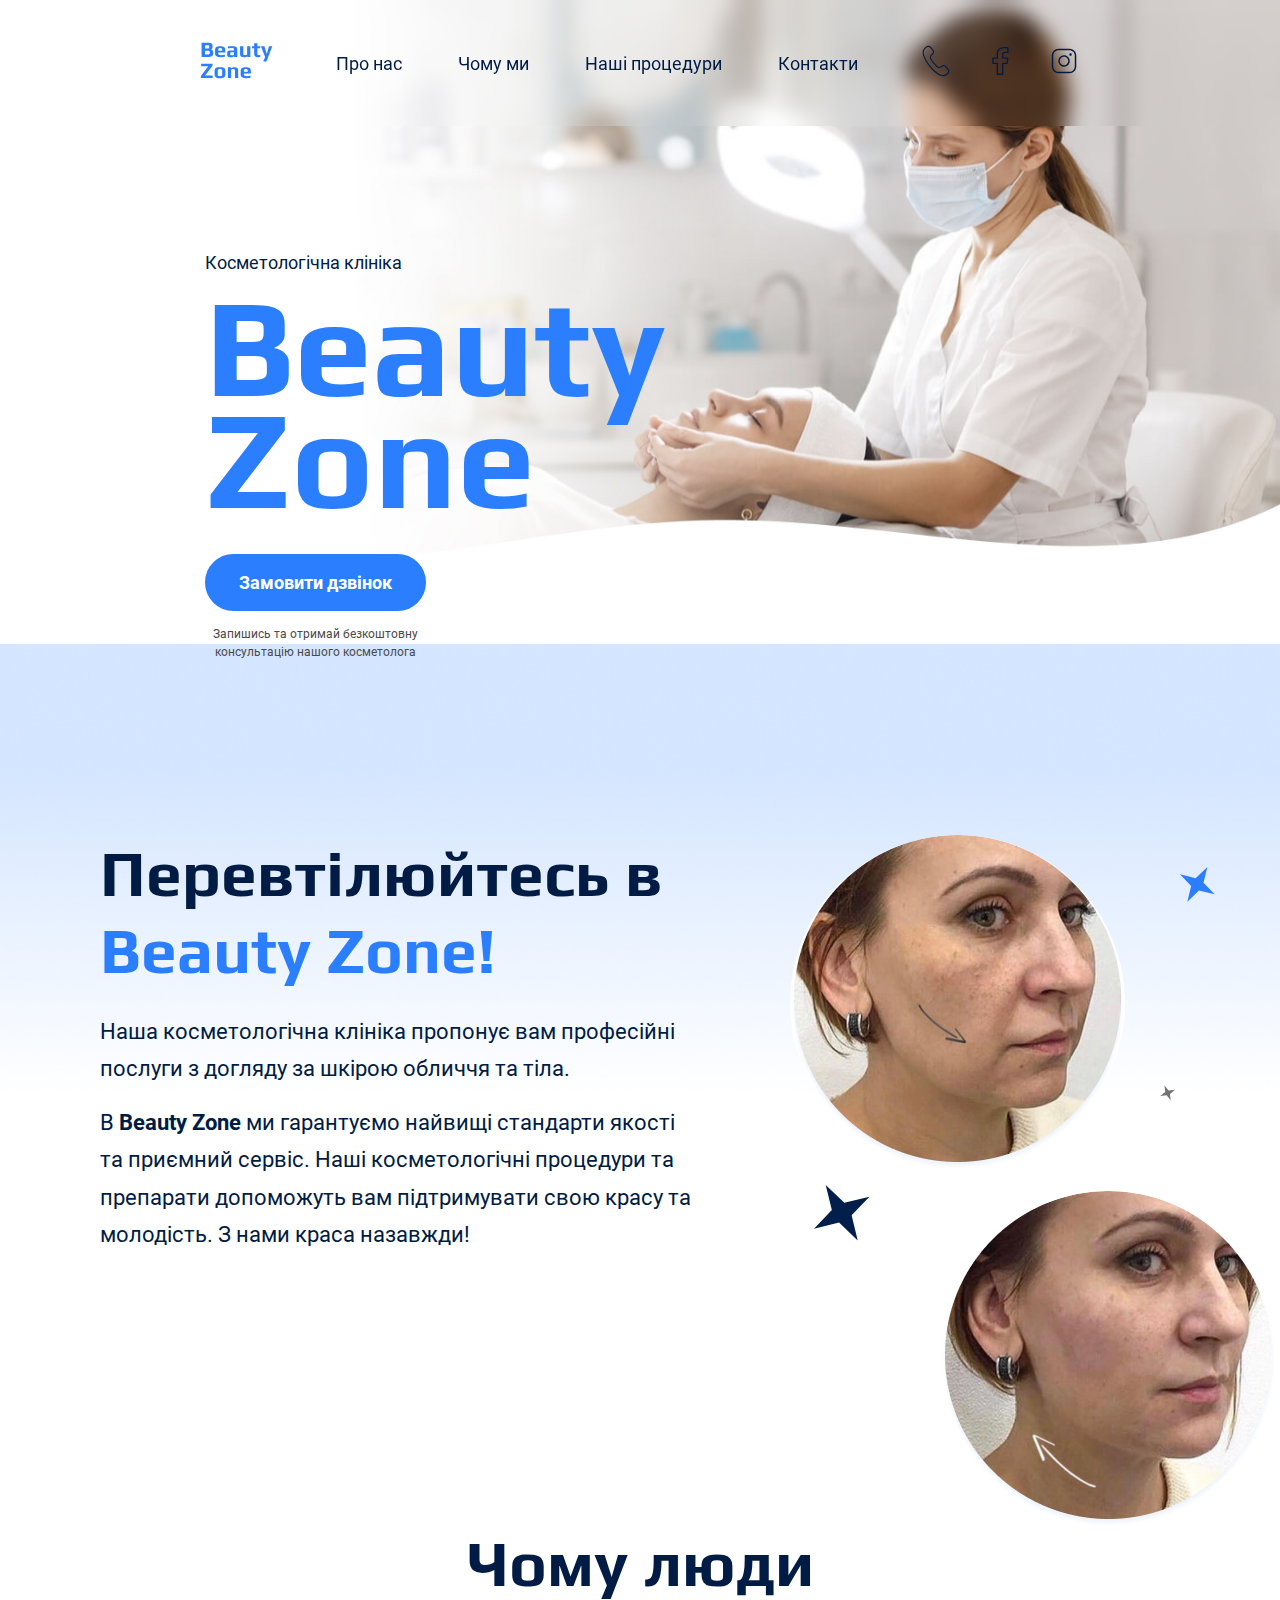
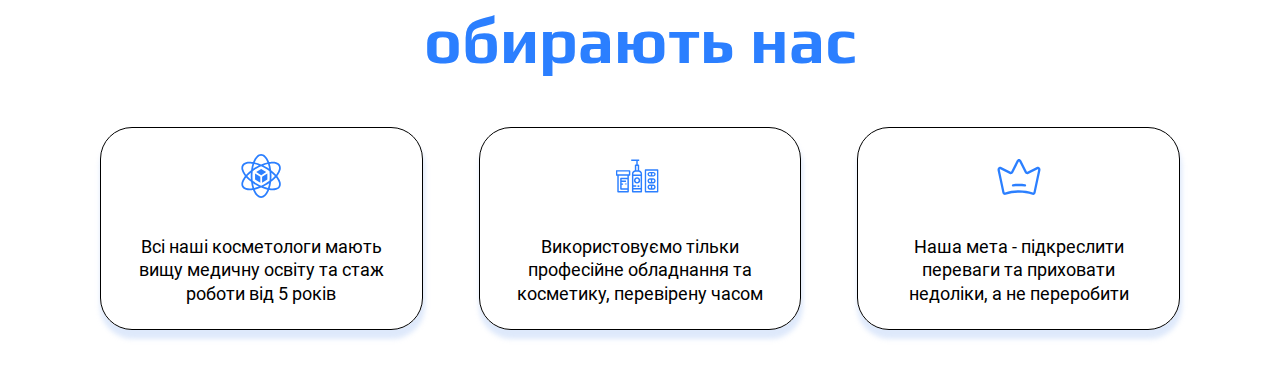
==== commit 2d39003c: "Add adaptive + mobile menu" ====
--- a/index.html
+++ b/index.html
@@ -56,6 +56,16 @@
               </li>
             </ul>
           </nav>
+          <button class="header__burger menu-btn-open" type="button">
+            <svg width="24" height="24">
+              <use href="./img/icons.svg#icon-menu"></use>
+            </svg>
+          </button>
+          <div class="mobile-menu">
+            <button class="mobile-menu__btn-close menu-btn-close" type="button">
+              Close
+            </button>
+          </div>
         </div>
       </div>
     </header>
@@ -65,7 +75,10 @@
           <div class="hero-section__container">
             <p class="hero-section__text-name">Косметологічна клініка</p>
             <h1 class="hero-section__title">beauty zone</h1>
-            <button class="button modal-btn-open" type="button">
+            <button
+              class="hero-section__button button modal-btn-open"
+              type="button"
+            >
               Замовити дзвінок
             </button>
             <p class="hero-section__text-consultation">
@@ -97,6 +110,7 @@
             </div>
             <div class="section-about__img-container">
               <img
+                class="section-about__img-item"
                 src="./img/face_1.jpg"
                 alt="Обличчя жінки під час процедур"
               />
@@ -123,7 +137,11 @@
             <ul class="privilege-card__list">
               <li class="privilege-card__item">
                 <article class="privilege-card__control">
-                  <a href="#"><!-- icon  --></a>
+                  <a class="privilege-card__img-link" href="#">
+                    <svg width="48" height="48">
+                      <use href="./img/icons.svg#icon-materials-science"></use>
+                    </svg>
+                  </a>
                   <p class="privilege-card__text">
                     Всі наші косметологи мають вищу медичну освіту та стаж
                     роботи від 5 років
@@ -132,7 +150,13 @@
               </li>
               <li class="privilege-card__item">
                 <article class="privilege-card__control">
-                  <a href="#"><!-- icon --></a>
+                  <a class="privilege-card__img-link" href="#">
+                    <svg width="48" height="48">
+                      <use
+                        href="./img/icons.svg#icon-medicinecosmeticsbottle"
+                      ></use>
+                    </svg>
+                  </a>
                   <p class="privilege-card__text">
                     Використовуємо тільки професійне обладнання та косметику,
                     перевірену часом
@@ -141,7 +165,11 @@
               </li>
               <li class="privilege-card__item">
                 <article class="privilege-card__control">
-                  <a href="#"><!-- icon --></a>
+                  <a class="privilege-card__img-link" href="#">
+                    <svg width="48" height="48">
+                      <use href="./img/icons.svg#icon-crown"></use>
+                    </svg>
+                  </a>
                   <p class="privilege-card__text">
                     Наша мета - підкреслити переваги та приховати недоліки, а не
                     переробити
@@ -152,7 +180,7 @@
           </div>
         </div>
       </section>
-      <section class="section-procedures section" id="section-procedures">
+      <!-- <section class="section-procedures section" id="section-procedures">
         <div class="container">
           <h2 class="section__title section__title--centered">
             Наші <span class="text-brand-blue">процедури</span>
@@ -202,8 +230,8 @@
             </button>
           </div>
         </div>
-      </section>
-      <section class="section-location section" id="section-location">
+      </section> -->
+      <!-- <section class="section-location section" id="section-location">
         <div class="container">
           <h2 class="section__title section__title--centered">
             Як нас <span class="text-brand-blue">знайти</span>
@@ -219,7 +247,7 @@
               referrerpolicy="no-referrer-when-downgrade"
             >
             </iframe>
-            <!-- Form -->
+
             <div class="section-location__form">
               <h3 class="section-location__form-title">
                 Запишіться <span class="text-brand-blue">безкоштовно </span>та
@@ -286,91 +314,109 @@
             </div>
           </div>
         </div>
-      </section>
+      </section> -->
     </main>
-    <footer class="footer">
+    <!-- <footer class="footer">
       <div class="container">
-        <div class="footer-container">
-          <nav class="footer-nav">
-            <div class="footer-logo">
-              <a class="logo-link" href="#">
+        <div class="footer__container">
+          <nav class="footer__nav">
+            <div class="footer__logo">
+              <a href="#">
                 <img src="./img/logo.svg" alt="Логотип Beaty Zone" />
               </a>
             </div>
-            <ul class="footer-menu">
-              <li>
-                <a class="address-link" href="#section-about_us">Про нас</a>
-              </li>
-              <li>
-                <a class="address-link" href="#section-choose_us">Чому ми</a>
-              </li>
-              <li>
-                <a class="address-link" href="#section-procedures"
+            <ul class="footer__menu">
+              <li>
+                <a class="footer__address-link" href="#section-about"
+                  >Про нас</a
+                >
+              </li>
+              <li>
+                <a class="footer__address-link" href="#section-privilege"
+                  >Чому ми</a
+                >
+              </li>
+              <li>
+                <a class="footer__address-link" href="#section-procedures"
                   >Наші процедури</a
                 >
               </li>
               <li>
-                <a class="address-link" href="#section-location">Контакти</a>
+                <a class="footer__address-link" href="#section-location"
+                  >Контакти</a
+                >
               </li>
             </ul>
           </nav>
-          <address class="footer-address">
-            <ul class="address-list">
-              <li>
-                <a class="address-link" href="tel:+380960000007"
-                  >+ 38 (096) 000 00 07</a
-                >
-              </li>
-              <li>
-                <a class="address-link" href="mailto:beautyzone@gmail.com"
-                  >beautyzone@gmail.com</a
-                >
-              </li>
-              <li>
-                <a
-                  class="address-link"
-                  href="https://maps.app.goo.gl/iBnq4KgNmCW5urpf8"
-                  target="_blank"
-                  >Україна, м. Київ, вул. Тараса Шевченка 5</a
-                >
-              </li>
-              <li>
+          <address class="footer__address">
+            <div class="footer__menu-container">
+              <ul class="footer__address-list">
+                <li>
+                  <a class="footer__address-link" href="tel:+380960000007"
+                    >+ 38 (096) 000 00 07</a
+                  >
+                </li>
+                <li>
+                  <a
+                    class="footer__address-link"
+                    href="mailto:beautyzone@gmail.com"
+                    >beautyzone@gmail.com</a
+                  >
+                </li>
+                <li>
+                  <a
+                    class="footer__address-link"
+                    href="https://maps.app.goo.gl/iBnq4KgNmCW5urpf8"
+                    target="_blank"
+                    >Україна, м. Київ,<br />
+                    вул. Тараса Шевченка 5</a
+                  >
+                </li>
+              </ul>
+              <div class="footer__social-icons">
                 <a href="#">
-                  <svg class="menu-icon" width="32" height="32">
+                  <svg class="footer__social-item" width="32" height="32">
                     <use href="./img/icons.svg#icon-call"></use>
                   </svg>
                 </a>
-              </li>
-              <li>
+
                 <a href="#">
-                  <svg class="menu-icon" width="32" height="32">
+                  <svg class="footer__social-item" width="32" height="32">
                     <use href="./img/icons.svg#icon-facebook"></use>
                   </svg>
                 </a>
-              </li>
-              <li>
+
                 <a href="#">
-                  <svg class="menu-icon" width="32" height="32">
+                  <svg class="footer__social-item" width="32" height="32">
                     <use href="./img/icons.svg#icon-instagram"></use>
                   </svg>
                 </a>
-              </li>
-            </ul>
-            <div class="address-info">
-              <a class="address-link" href="#" target="_blank">
+              </div>
+            </div>
+
+            <div class="footer__terms-info">
+              <a
+                class="footer__terms-link footer__address-link"
+                href="#"
+                target="_blank"
+              >
                 Політика конфіденційності
               </a>
-              <p class="address-copyright">&copy; 2022 Дані захищені</p>
+              <p class="footer__terms-copyright">&copy; 2022 Дані захищені</p>
             </div>
           </address>
         </div>
       </div>
-    </footer>
+    </footer> -->
 
     <!-- Modal -->
-    <div class="backdrop is-hidden">
+    <!-- <div class="backdrop is-hidden">
       <div class="modal">
-        <button class="modal-btn-close" type="button">Close</button>
+        <button class="modal-btn-close" type="button">
+          <svg width="16" height="16">
+            <use href="./img/icons.svg#icon-close"></use>
+          </svg>
+        </button>
         <h2 class="modal__title">Замовити дзвінок</h2>
         <p class="modal__text">
           Запишіться <span class="text-brand-blue">безкоштовно </span>та
@@ -430,8 +476,9 @@
           </p>
         </form>
       </div>
-    </div>
+    </div> -->
 
     <script src="./js/modal.js"></script>
+    <script src="./js/mobile-menu.js"></script>
   </body>
 </html>
--- a/css/main.min.css
+++ b/css/main.min.css
@@ -1 +1 @@
-.button{padding:16px 32px;color:var(--color-primary-light);background-color:var(--color-brand-blue);border:2px solid var(--color-brand-blue);border-radius:32px;cursor:pointer;font-family:"Roboto";font-weight:600;margin-bottom:14px;-webkit-transition:color .2s,background-color .2s;transition:color .2s,background-color .2s}.button:hover{background-color:rgba(0,0,0,0)}.carousel-button{display:-webkit-box;display:-ms-flexbox;display:flex;-webkit-box-align:center;-ms-flex-align:center;align-items:center;-webkit-box-pack:center;-ms-flex-pack:center;justify-content:center;width:44px;height:44px;padding:0;background-color:rgba(0,0,0,0);fill:var(--color-brand-dark);border:1px solid var(--color-brand-dark);border-radius:50%;cursor:pointer;-webkit-transition:fill .2s,background-color .2s;transition:fill .2s,background-color .2s}.carousel-button:hover{fill:var(--color-primary-light);background-color:var(--color-brand-blue)}.carousel-button.next{-webkit-transform:rotate(180deg);transform:rotate(180deg)}.link{color:var(--color-primary-blue);cursor:pointer;font-family:"Roboto";line-height:1.2;-webkit-transition:color .2s;transition:color .2s}.link:hover{color:var(--color-brand-blue)}.social__list{display:-webkit-box;display:-ms-flexbox;display:flex;gap:32px;fill:var(--color-primary-blue)}.social__item{fill:var(--color-primary-blue);-webkit-transition:fill .2s;transition:fill .2s}.social__item:hover{fill:var(--color-brand-blue)}.star-top{position:absolute;top:32px;right:-140px;-webkit-animation:spin;animation:spin;-webkit-animation-duration:2s;animation-duration:2s;-webkit-animation-iteration-count:infinite;animation-iteration-count:infinite;-webkit-animation-timing-function:linear;animation-timing-function:linear}.star-middle{position:absolute;top:250px;right:-100px;-webkit-animation:spin;animation:spin;-webkit-animation-duration:2s;animation-duration:2s;-webkit-animation-iteration-count:infinite;animation-iteration-count:infinite;-webkit-animation-timing-function:linear;animation-timing-function:linear}.star-bot{position:absolute;top:350px;right:130px;-webkit-animation:spin;animation:spin;-webkit-animation-duration:2s;animation-duration:2s;-webkit-animation-iteration-count:infinite;animation-iteration-count:infinite;-webkit-animation-timing-function:linear;animation-timing-function:linear}.privilege-card__list{display:-webkit-box;display:-ms-flexbox;display:flex;-webkit-box-pack:justify;-ms-flex-pack:justify;justify-content:space-between}.privilege-card__item{-ms-flex-preferred-size:calc((100% - 40px)/3);flex-basis:calc((100% - 40px)/3)}.privilege-card__control{padding:24px 32px;border:1px solid #000;border-radius:32px;-webkit-box-shadow:1px 8px 5px 1px rgba(168,198,245,.3803921569);box-shadow:1px 8px 5px 1px rgba(168,198,245,.3803921569);height:180px;display:-webkit-box;display:-ms-flexbox;display:flex}.privilege-card__text{color:var(--color-brand-dark);text-align:center;padding-top:100px;display:-webkit-box;display:-ms-flexbox;display:flex;-webkit-box-align:center;-ms-flex-align:center;align-items:center}.procedures-card__list{display:-webkit-box;display:-ms-flexbox;display:flex;gap:20px;-ms-flex-wrap:wrap;flex-wrap:wrap}.procedures-card__item{display:-webkit-box;display:-ms-flexbox;display:flex;-ms-flex-preferred-size:calc((100% - 40px)/3);flex-basis:calc((100% - 40px)/3);-webkit-box-pack:center;-ms-flex-pack:center;justify-content:center}.procedures-card__control{position:relative;display:-webkit-box;display:-ms-flexbox;display:flex;-webkit-box-pack:center;-ms-flex-pack:center;justify-content:center;-webkit-box-align:end;-ms-flex-align:end;align-items:flex-end;padding:24px;border:1px solid #000;border-radius:4px 120px 4px 120px;height:455px;width:345px;background-image:-webkit-gradient(linear, left top, left bottom, color-stop(55.21%, rgba(10, 44, 213, 0)), color-stop(72.92%, rgba(14, 84, 225, 0.71)), to(var(--color-primary-blue)));background-image:linear-gradient(180deg, rgba(10, 44, 213, 0) 55.21%, rgba(14, 84, 225, 0.71) 72.92%, var(--color-primary-blue) 100%);-webkit-transition:-webkit-transform .2s;transition:-webkit-transform .2s;transition:transform .2s;transition:transform .2s, -webkit-transform .2s}.procedures-card__control:hover{-webkit-transform:scale(1.05);transform:scale(1.05)}.procedures-card__image{position:absolute;top:0;left:0;width:100%;height:100%;z-index:-1}.procedures-card__title{color:var(--color-primary-light);font-size:22px;line-height:1.2}.form-terms{margin:0 auto;max-width:220px;font-weight:500;font-size:12px;text-align:center;color:var(--color-form-border)}.form-terms__link{color:var(--color-form-border);text-underline-offset:3px;text-decoration:underline}.section-about{margin-bottom:176px}.section-about__container{display:-webkit-box;display:-ms-flexbox;display:flex;gap:40px}.section-about__text{max-width:700px}.section-about__title.section__title{padding-top:40px;margin-bottom:40px}.section-about__title--blue-color{color:var(--color-brand-blue)}.section-about__text-description{font-size:22px;line-height:1.7;margin-bottom:40px}.section-about__img-container{position:relative}.section-about__img-item{border-radius:50%;position:absolute;left:50%;top:calc(60% + 40px)}.section-about__img-item:first-child{border-radius:50%}.section-privilege__title{margin:0 auto}.section-privilege__container{display:-webkit-box;display:-ms-flexbox;display:flex}footer{background-color:#011c44;background-image:url(../img/footer-bg.png);background-repeat:no-repeat;background-size:cover;padding:56px 0;position:relative}.footer::after{content:"";position:absolute;background-repeat:no-repeat;bottom:0;right:0;background-image:url(../img/cosmetic.png);width:247px;height:152px}.footer-container{display:-webkit-box;display:-ms-flexbox;display:flex;gap:20px}.address-link{color:var(--color-primary-light);font-size:16px;line-height:1.2;-webkit-transition:color .2s;transition:color .2s}.address-link:hover{color:var(--color-brand-blue)}.address-copyright{color:#747272;font-size:13px;line-height:1.2}.footer-nav,.footer-address{-ms-flex-preferred-size:50%;flex-basis:50%;display:-webkit-box;display:-ms-flexbox;display:flex;gap:20px}.footer-logo,.footer-menu{-webkit-box-flex:1;-ms-flex-positive:1;flex-grow:1}.address-list,.address-info{-webkit-box-flex:1;-ms-flex-positive:1;flex-grow:1}.form__field{margin-bottom:32px;position:relative}.form__label{position:absolute;left:42px;top:16px}.form__input{color:var(--color-primary-light);padding:18px 32px;width:100%;font-size:13px;line-height:1.17;border:2px solid var(--color-form-border);border-radius:32px;background-color:rgba(0,0,0,0)}.form__input:focus{background-color:var(--color-form-border);outline:none}.form__input::-webkit-input-placeholder{color:var(--color-primary-light);font-size:13px;line-height:1.17}.form__input::-moz-placeholder{color:var(--color-primary-light);font-size:13px;line-height:1.17}.form__input:-ms-input-placeholder{color:var(--color-primary-light);font-size:13px;line-height:1.17}.form__input::-ms-input-placeholder{color:var(--color-primary-light);font-size:13px;line-height:1.17}.form__input::placeholder{color:var(--color-primary-light);font-size:13px;line-height:1.17}.form__button{margin:0 auto 24px;display:block}.header{position:absolute;top:0;left:0;width:100%;padding:42px 100px;-webkit-backdrop-filter:blur(10px);backdrop-filter:blur(10px)}.header__container{display:-webkit-box;display:-ms-flexbox;display:flex;-webkit-box-align:center;-ms-flex-align:center;align-items:center;-webkit-box-pack:justify;-ms-flex-pack:justify;justify-content:space-between}.header__nav{display:-webkit-box;display:-ms-flexbox;display:flex}.header__menu{display:-webkit-box;display:-ms-flexbox;display:flex;gap:56px}.hero-section{padding:126px 0;background-image:url(../img/hero-section-bg.jpg);background-repeat:no-repeat;background-position:top right;background-size:contain}.hero-section__container{max-width:410px;padding:16px 0 0 106px}.hero-section__text-name{margin-bottom:16px}.hero-section__title{text-transform:capitalize;color:var(--color-brand-blue);font-family:"Play";font-weight:700;line-height:.8;font-size:140px;margin-bottom:40px}.hero-section__text-consultation{color:#4a4a4a;font-family:"Roboto";font-size:12px;line-height:1.5;margin-bottom:0px;max-width:250px}.section-location__container{display:-webkit-box;display:-ms-flexbox;display:flex;gap:32px;-webkit-box-pack:center;-ms-flex-pack:center;justify-content:center}.section-location__map{border:none;border-radius:32px;-ms-flex-negative:0;flex-shrink:0}.section-location__form{width:100%;height:100%;max-width:425px;max-height:480px;padding:48px 74px;background-color:var(--color-primary-blue);background-image:url(../img/modal-bg.png);border-radius:32px;overflow-y:hidden}.section-location__form-title{text-align:center;color:var(--color-primary-light);font-family:"Roboto";font-size:22px;font-weight:600;line-height:1.17;margin-bottom:32px}.section-location.section{padding-bottom:94px}.backdrop{position:fixed;top:0;right:0;bottom:0;left:0;background-color:rgba(110,130,155,.5);display:-webkit-box;display:-ms-flexbox;display:flex;-webkit-box-align:center;-ms-flex-align:center;align-items:center;-webkit-box-pack:center;-ms-flex-pack:center;justify-content:center;-webkit-transition:opacity .2s,visibility .2s;transition:opacity .2s,visibility .2s}.backdrop.is-hidden{opacity:0;visibility:hidden;pointer-events:none}.modal{position:relative;width:100%;height:100%;max-width:765px;max-height:680px;padding:42px 144px;background-color:var(--color-primary-blue);background-image:url(../img/modal-bg.png);border-radius:48px;overflow-y:scroll}.modal-btn-close{position:absolute;top:40px;right:40px}.modal__title{font-family:"Play";font-size:64px;color:var(--color-primary-light);text-align:center;font-weight:700;line-height:1.15;margin-bottom:8px}.modal__text{text-align:center;color:var(--color-primary-light);margin-bottom:32px}.form__field.modal-form__field{margin-bottom:24px}.section-procedures__container{display:-webkit-box;display:-ms-flexbox;display:flex;-webkit-box-align:center;-ms-flex-align:center;align-items:center;gap:32px}.section{padding:48px 0}.section__title{color:var(--color-primary-blue);font-family:"Play";font-size:64px;line-height:1.2;margin-bottom:48px}.section__title--centered{text-align:center}.section-location__form-field{margin-bottom:16px;position:relative}.section-location__form-button{margin:0 auto 8px;display:block}@font-face{font-display:swap;font-family:"Roboto";font-style:normal;font-weight:300;src:url("../fonts/roboto-v32-cyrillic_latin-300.woff2") format("woff2")}@font-face{font-display:swap;font-family:"Roboto";font-style:normal;font-weight:400;src:url("../fonts/roboto-v32-cyrillic_latin-regular.woff2") format("woff2")}@font-face{font-display:swap;font-family:"Roboto";font-style:normal;font-weight:500;src:url("../fonts/roboto-v32-cyrillic_latin-500.woff2") format("woff2")}@font-face{font-display:swap;font-family:"Roboto";font-style:normal;font-weight:700;src:url("../fonts/roboto-v32-cyrillic_latin-700.woff2") format("woff2")}@font-face{font-display:swap;font-family:"Roboto";font-style:normal;font-weight:900;src:url("../fonts/roboto-v32-cyrillic_latin-900.woff2") format("woff2")}@font-face{font-display:swap;font-family:"Play";font-style:normal;font-weight:400;src:url("../fonts/play-v19-cyrillic_latin-regular.woff2") format("woff2")}@font-face{font-display:swap;font-family:"Play";font-style:normal;font-weight:700;src:url("../fonts/play-v19-cyrillic_latin-700.woff2") format("woff2")}@-webkit-keyframes spin{0%{-webkit-transform:rotate(0);transform:rotate(0)}100%{-webkit-transform:rotate(360deg);transform:rotate(360deg)}}@keyframes spin{0%{-webkit-transform:rotate(0);transform:rotate(0)}100%{-webkit-transform:rotate(360deg);transform:rotate(360deg)}}.text-bold{text-transform:capitalize;font-weight:600}.text-brand-blue{color:var(--color-brand-blue)}:root{--color-primary-blue: #011c44;--color-primary-light: #ffffff;--color-brand-blue: #2b7fff;--color-brand-dark: #000000;--color-form-border: #747272}*{-webkit-box-sizing:border-box;box-sizing:border-box}body{color:var(--color-primary-blue);font-family:"Roboto",sans-serif;font-size:18px;font-weight:400;line-height:1.3;background-image:url(../img/background.png);background-repeat:no-repeat;background-size:contain;margin:0;background-position:0% 67%;cursor:default}a{text-decoration:none}.visually-hidden{position:absolute;left:-10000px;top:auto;width:1px;height:1px;overflow:hidden}h1,h2,h3,h4,h5,h6,p{margin-top:0}address{font-style:normal}ul{margin:0;padding:0;list-style-type:none}.container{width:100%;max-width:1288px;margin:0 auto;padding:0 24px}/*# sourceMappingURL=main.min.css.map */+@font-face{font-display:swap;font-family:"Roboto";font-style:normal;font-weight:300;src:url("../fonts/roboto-v32-cyrillic_latin-300.woff2") format("woff2")}@font-face{font-display:swap;font-family:"Roboto";font-style:normal;font-weight:400;src:url("../fonts/roboto-v32-cyrillic_latin-regular.woff2") format("woff2")}@font-face{font-display:swap;font-family:"Roboto";font-style:normal;font-weight:500;src:url("../fonts/roboto-v32-cyrillic_latin-500.woff2") format("woff2")}@font-face{font-display:swap;font-family:"Roboto";font-style:normal;font-weight:700;src:url("../fonts/roboto-v32-cyrillic_latin-700.woff2") format("woff2")}@font-face{font-display:swap;font-family:"Roboto";font-style:normal;font-weight:900;src:url("../fonts/roboto-v32-cyrillic_latin-900.woff2") format("woff2")}@font-face{font-display:swap;font-family:"Play";font-style:normal;font-weight:400;src:url("../fonts/play-v19-cyrillic_latin-regular.woff2") format("woff2")}@font-face{font-display:swap;font-family:"Play";font-style:normal;font-weight:700;src:url("../fonts/play-v19-cyrillic_latin-700.woff2") format("woff2")}@-webkit-keyframes spin{0%{-webkit-transform:rotate(0);transform:rotate(0)}100%{-webkit-transform:rotate(360deg);transform:rotate(360deg)}}@keyframes spin{0%{-webkit-transform:rotate(0);transform:rotate(0)}100%{-webkit-transform:rotate(360deg);transform:rotate(360deg)}}.text-bold{text-transform:capitalize;font-weight:600}.text-brand-blue{color:var(--color-brand-blue)}:root{--color-primary-blue: #011c44;--color-primary-light: #ffffff;--color-brand-blue: #2b7fff;--color-brand-dark: #000000;--color-form-border: #747272}*{-webkit-box-sizing:border-box;box-sizing:border-box}body{color:var(--color-primary-blue);font-family:"Roboto",sans-serif;font-size:18px;font-weight:400;line-height:1.3;background-image:url(../img/background.png);background-repeat:no-repeat;background-size:contain;margin:0;background-position:0% 67%;cursor:default}a{text-decoration:none}.visually-hidden{position:absolute;left:-10000px;top:auto;width:1px;height:1px;overflow:hidden}h1,h2,h3,h4,h5,h6,p{margin-top:0}address{font-style:normal}ul{margin:0;padding:0;list-style-type:none}.container{width:100%;max-width:480px;margin:0 auto;padding:0 20px}@media screen and (min-width: 1280px){.container{padding:0 100px;max-width:1280px}}.button{padding:16px 32px;color:var(--color-primary-light);background-color:var(--color-brand-blue);border:2px solid var(--color-brand-blue);border-radius:32px;cursor:pointer;font-family:"Roboto";font-weight:600;margin-bottom:14px;-webkit-transition:color .2s,background-color .2s;transition:color .2s,background-color .2s}.button:hover{background-color:rgba(0,0,0,0)}.hero-section__button{display:-webkit-box;display:-ms-flexbox;display:flex;margin:0 auto 8px;padding:12.5px 24px;font-size:16px}.hero-section__button:hover{color:var(--color-brand-blue)}@media screen and (min-width: 1280px){.hero-section__button{display:block;margin:0 0 14px 0;padding:16px 32px;font-size:18px}}.carousel-button{display:-webkit-box;display:-ms-flexbox;display:flex;-ms-flex-negative:0;flex-shrink:0;-webkit-box-align:center;-ms-flex-align:center;align-items:center;-webkit-box-pack:center;-ms-flex-pack:center;justify-content:center;width:44px;height:44px;padding:0;background-color:rgba(0,0,0,0);fill:var(--color-brand-dark);border:1px solid var(--color-brand-dark);border-radius:50%;cursor:pointer;-webkit-transition:fill .2s,background-color .2s;transition:fill .2s,background-color .2s}.carousel-button:hover{fill:var(--color-primary-light);background-color:var(--color-brand-blue)}.carousel-button.next{-webkit-transform:rotate(180deg);transform:rotate(180deg)}.link{color:var(--color-primary-blue);cursor:pointer;font-family:"Roboto";line-height:1.2;-webkit-transition:color .2s;transition:color .2s}.link:hover{color:var(--color-brand-blue)}.social__list{display:-webkit-box;display:-ms-flexbox;display:flex;gap:32px;fill:var(--color-primary-blue)}.social__item{fill:var(--color-primary-blue);-webkit-transition:fill .2s;transition:fill .2s}.social__item:hover{fill:var(--color-brand-blue)}.star-top{display:none}@media screen and (min-width: 1280px){.star-top{display:block;position:absolute;top:32px;right:-140px;-webkit-animation:spin;animation:spin;-webkit-animation-duration:2s;animation-duration:2s;-webkit-animation-iteration-count:infinite;animation-iteration-count:infinite;-webkit-animation-timing-function:linear;animation-timing-function:linear}}.star-middle{display:none}@media screen and (min-width: 1280px){.star-middle{display:block;position:absolute;top:250px;right:-100px;-webkit-animation:spin;animation:spin;-webkit-animation-duration:2s;animation-duration:2s;-webkit-animation-iteration-count:infinite;animation-iteration-count:infinite;-webkit-animation-timing-function:linear;animation-timing-function:linear}}.star-bot{position:absolute;top:25px;right:15px;-webkit-animation:spin;animation:spin;-webkit-animation-duration:2s;animation-duration:2s;-webkit-animation-iteration-count:infinite;animation-iteration-count:infinite;-webkit-animation-timing-function:linear;animation-timing-function:linear}@media screen and (min-width: 1280px){.star-bot{display:block;position:absolute;top:350px;right:205px}}.privilege-card__list{display:block}@media screen and (min-width: 1280px){.privilege-card__list{display:-webkit-box;display:-ms-flexbox;display:flex;-webkit-box-pack:justify;-ms-flex-pack:justify;justify-content:space-between;gap:56px}}.privilege-card__item{margin-bottom:16px}@media screen and (min-width: 1280px){.privilege-card__item{display:-webkit-box;display:-ms-flexbox;display:flex;-webkit-box-pack:justify;-ms-flex-pack:justify;justify-content:space-between;-ms-flex-preferred-size:calc((100% - 40px)/3);flex-basis:calc((100% - 40px)/3);margin-bottom:0}}.privilege-card__control{padding:24px 32px;border:1px solid #000;border-radius:32px;-webkit-box-shadow:1px 8px 5px 1px rgba(168,198,245,.3803921569);box-shadow:1px 8px 5px 1px rgba(168,198,245,.3803921569);height:-webkit-fit-content;height:-moz-fit-content;height:fit-content}.privilege-card__img-link{display:block;margin:0 auto 20px;width:48px;height:48px;fill:var(--color-brand-blue)}@media screen and (min-width: 1280px){.privilege-card__img-link{margin:0 auto 35px}}.privilege-card__text{color:var(--color-brand-dark);text-align:center;margin-bottom:0}.procedures-card__list{display:-webkit-box;display:-ms-flexbox;display:flex;gap:20px;-ms-flex-wrap:wrap;flex-wrap:wrap}.procedures-card__item{display:-webkit-box;display:-ms-flexbox;display:flex;-ms-flex-preferred-size:calc((100% - 40px)/3);flex-basis:calc((100% - 40px)/3);-webkit-box-pack:center;-ms-flex-pack:center;justify-content:center}.procedures-card__control{position:relative;display:-webkit-box;display:-ms-flexbox;display:flex;-webkit-box-pack:center;-ms-flex-pack:center;justify-content:center;-webkit-box-align:end;-ms-flex-align:end;align-items:flex-end;padding:24px;border-radius:4px 125px 4px 125px;height:344px;background-image:-webkit-gradient(linear, left top, left bottom, color-stop(55.21%, rgba(10, 44, 213, 0)), color-stop(72.92%, rgba(14, 84, 225, 0.71)), to(var(--color-primary-blue)));background-image:linear-gradient(180deg, rgba(10, 44, 213, 0) 55.21%, rgba(14, 84, 225, 0.71) 72.92%, var(--color-primary-blue) 100%);-webkit-transition:-webkit-transform .2s;transition:-webkit-transform .2s;transition:transform .2s;transition:transform .2s, -webkit-transform .2s}.procedures-card__control:hover{-webkit-transform:scale(1.05);transform:scale(1.05)}.procedures-card__image{position:absolute;top:0;left:0;width:100%;height:100%;z-index:-1;border-radius:4px 120px 4px 120px}.procedures-card__title{color:var(--color-primary-light);font-size:22px;line-height:1.2;-ms-flex-preferred-size:150px;flex-basis:150px;text-align:center}.form-terms{margin:0 auto;max-width:220px;font-weight:500;font-size:12px;text-align:center;color:var(--color-form-border)}.form-terms__link{color:var(--color-form-border);text-underline-offset:3px;text-decoration:underline}.section-about{margin-bottom:104px}@media screen and (min-width: 1280px){.section-about{margin-bottom:176px}}.section-about__container{display:block}@media screen and (min-width: 1280px){.section-about__container{display:-webkit-box;display:-ms-flexbox;display:flex;gap:40px}}.section-about__text{max-width:320px}@media screen and (min-width: 1280px){.section-about__text{max-width:600px}}.section-about__title.section__title{margin-bottom:24px;font-size:32px;font-weight:500;font-family:"Roboto"}@media screen and (min-width: 1280px){.section-about__title.section__title{margin-bottom:24px;font-size:64px;font-weight:700;font-family:"Play"}}.section-about__title--blue-color{color:var(--color-brand-blue)}@media screen and (min-width: 1280px){.section-about__title--blue-color{font-weight:700}}.section-about__text-description{font-size:18px;line-height:1.2;margin-bottom:16px}.section-about__text-description:last-child{margin-bottom:0}@media screen and (min-width: 1280px){.section-about__text-description{font-size:22px;line-height:1.7}}.section-about__img-container{position:relative}@media screen and (min-width: 1280px){.section-about__img-container{position:relative}}.section-about__img-item{display:none}@media screen and (min-width: 1280px){.section-about__img-item{border-radius:50%;position:absolute;left:40%;top:calc(60% + 80px);display:block}.section-about__img-item:first-child{border-radius:50%;top:0;left:15%;display:block}.section-about__img-item:last-child{position:relative;top:85%;left:60%;display:block}}.section-privilege__title{margin:0 auto}.section-privilege__container{display:block}@media screen and (min-width: 1280px){.section-privilege__container{display:-webkit-box;display:-ms-flexbox;display:flex}}footer{background-color:#011c44;background-image:url(../img/footer-bg.png);background-repeat:no-repeat;background-size:cover;padding:56px 0;position:relative}footer::after{content:"";position:absolute;background-repeat:no-repeat;bottom:0;right:0;background-image:url(../img/cosmetic.png);width:247px;height:152px}.footer__container{display:-webkit-box;display:-ms-flexbox;display:flex;gap:20px}.footer__nav,.footer__address{-ms-flex-preferred-size:50%;flex-basis:50%;display:-webkit-box;display:-ms-flexbox;display:flex;gap:186px}.footer__logo,.footer__menu{-webkit-box-flex:1;-ms-flex-positive:1;flex-grow:1}.footer__menu li{margin-bottom:16px}.footer__menu li:last-child{margin-bottom:0}.footer__address-link{color:var(--color-primary-light);font-size:16px;line-height:1.2;-webkit-transition:color .2s;transition:color .2s}.footer__address-link:hover{color:var(--color-brand-blue)}.footer__address-list,.footer__terms-info{-webkit-box-flex:1;-ms-flex-positive:1;flex-grow:1}.footer__address-list li{margin-bottom:16px}.footer__address-list li:last-child{margin-bottom:0}.footer__social-icons{padding-top:18px;display:-webkit-box;display:-ms-flexbox;display:flex;-ms-flex-pack:distribute;justify-content:space-around}.footer__social-item{fill:var(--color-primary-light);-webkit-transition:fill .2s;transition:fill .2s}.footer__social-item:hover{fill:var(--color-brand-blue)}.footer__terms-link{font-size:16px;color:var(--color-primary-light)}.footer__terms-copyright{color:#747272;font-size:13px;line-height:1.2;padding-top:16px}.form__field{margin-bottom:32px;position:relative}.form__label{position:absolute;left:42px;top:16px}.form__input{color:var(--color-primary-light);padding:18px 32px;width:100%;font-size:13px;line-height:1.17;border:2px solid var(--color-form-border);border-radius:32px;background-color:rgba(0,0,0,0)}.form__input:focus{background-color:var(--color-form-border);outline:none}.form__input::-webkit-input-placeholder{color:var(--color-primary-light);font-size:13px;line-height:1.17}.form__input::-moz-placeholder{color:var(--color-primary-light);font-size:13px;line-height:1.17}.form__input:-ms-input-placeholder{color:var(--color-primary-light);font-size:13px;line-height:1.17}.form__input::-ms-input-placeholder{color:var(--color-primary-light);font-size:13px;line-height:1.17}.form__input::placeholder{color:var(--color-primary-light);font-size:13px;line-height:1.17}.form__button{margin:0 auto 24px;display:block}.header{position:absolute;top:0;left:0;width:100%;padding:16px 20px}@media screen and (min-width: 1280px){.header{position:absolute;top:0;left:0;width:100%;padding:42px 100px;-webkit-backdrop-filter:blur(10px);backdrop-filter:blur(10px)}}.header__container{display:-webkit-box;display:-ms-flexbox;display:flex;-webkit-box-align:center;-ms-flex-align:center;align-items:center;-webkit-box-pack:justify;-ms-flex-pack:justify;justify-content:space-between}.header__nav{display:none}@media screen and (min-width: 1280px){.header__nav{display:-webkit-box;display:-ms-flexbox;display:flex}}.header__menu{display:-webkit-box;display:-ms-flexbox;display:flex;gap:56px}.header__burger{background-color:rgba(0,0,0,0);border:none;width:24px;height:24px;padding:0;fill:var(--color-primary-light)}@media screen and (min-width: 1280px){.header__burger{display:none}}.social__nav{display:none}@media screen and (min-width: 1280px){.social__nav{display:block}}.hero-section{padding:70px 0 35px;background-image:url(../img/hero-section-bg.jpg);background-repeat:no-repeat;background-position:top right;background-size:contain}@media screen and (min-width: 1280px){.hero-section{padding:126px 0}}.hero-section__container{max-width:410px;padding:25px 0;margin:0 auto}@media screen and (min-width: 1280px){.hero-section__container{padding:125px 0 0 105px;margin:0}}.hero-section__text-name{margin-bottom:0;font-size:12px;text-align:center}@media screen and (min-width: 1280px){.hero-section__text-name{text-align:start;margin-bottom:16px;font-size:18px}}.hero-section__title{text-transform:capitalize;text-align:center;color:var(--color-brand-blue);font-family:"Play";font-weight:700;line-height:.85;font-size:54px;margin-bottom:40px}@media screen and (min-width: 1280px){.hero-section__title{line-height:.8;font-size:140px}}.hero-section__text-consultation{color:#4a4a4a;font-family:"Roboto";font-size:11px;line-height:1.65;text-align:center;max-width:190px;margin:0 auto}@media screen and (min-width: 1280px){.hero-section__text-consultation{font-size:12px;line-height:1.5;max-width:220px;margin:0}}.section-location__container{display:-webkit-box;display:-ms-flexbox;display:flex;gap:32px;-webkit-box-pack:center;-ms-flex-pack:center;justify-content:center}.section-location__map{border:none;border-radius:32px;-ms-flex-negative:0;flex-shrink:0}.section-location__form{width:100%;height:100%;max-width:425px;max-height:480px;padding:48px 74px;background-color:var(--color-primary-blue);background-image:url(../img/modal-bg.png);border-radius:32px;overflow-y:hidden}.section-location__form-title{text-align:center;color:var(--color-primary-light);font-family:"Roboto";font-size:22px;font-weight:600;line-height:1.17;margin-bottom:32px}.section-location.section{padding-bottom:94px}.mobile-menu{position:fixed;top:0;left:0;width:100%;height:100%;background-color:var(--color-primary-light);-webkit-transform:translateX(100%);transform:translateX(100%);-webkit-transition:-webkit-transform .3s;transition:-webkit-transform .3s;transition:transform .3s;transition:transform .3s, -webkit-transform .3s}@media screen and (min-width: 1280px){.mobile-menu{display:none}}.mobile-menu.is-open{-webkit-transform:translateX(0);transform:translateX(0)}.mobile-menu__btn-close{position:absolute;top:16px;right:24px}.backdrop{position:fixed;top:0;right:0;bottom:0;left:0;background-color:rgba(110,130,155,.5);display:-webkit-box;display:-ms-flexbox;display:flex;-webkit-box-align:center;-ms-flex-align:center;align-items:center;-webkit-box-pack:center;-ms-flex-pack:center;justify-content:center;-webkit-transition:opacity .2s,visibility .2s;transition:opacity .2s,visibility .2s}.backdrop.is-hidden{opacity:0;visibility:hidden;pointer-events:none}.modal{position:relative;width:100%;height:100%;max-width:765px;max-height:680px;padding:42px 144px;background-color:var(--color-primary-blue);background-image:url(../img/modal-bg.png);border-radius:48px;overflow-y:auto}.modal-btn-close{position:absolute;top:40px;right:40px;background-color:rgba(0,0,0,0);border:none;fill:#fff;cursor:pointer;-webkit-transition:fill .2s;transition:fill .2s}.modal-btn-close:hover{fill:#000}.modal__title{font-family:"Play";font-size:64px;color:var(--color-primary-light);text-align:center;font-weight:700;line-height:1.15;margin-bottom:8px}.modal__text{text-align:center;color:var(--color-primary-light);margin-bottom:32px}.form__field.modal-form__field{margin-bottom:24px}.section-procedures__container{display:-webkit-box;display:-ms-flexbox;display:flex;-webkit-box-align:center;-ms-flex-align:center;align-items:center;gap:32px;-webkit-box-pack:center;-ms-flex-pack:center;justify-content:center}.section{padding:20px 0}@media screen and (min-width: 1280px){.section{padding:48px 0}}.section__title{color:var(--color-primary-blue);font-family:"Roboto";font-size:32px;line-height:1.2;margin-bottom:24px}.section__title--centered{text-align:center}@media screen and (min-width: 1280px){.section__title{font-size:64px;line-height:1.2;font-family:"Play";margin-bottom:48px}}.section-location__form-field{margin-bottom:16px;position:relative}.section-location__form-button{margin:0 auto 8px;display:block}/*# sourceMappingURL=main.min.css.map */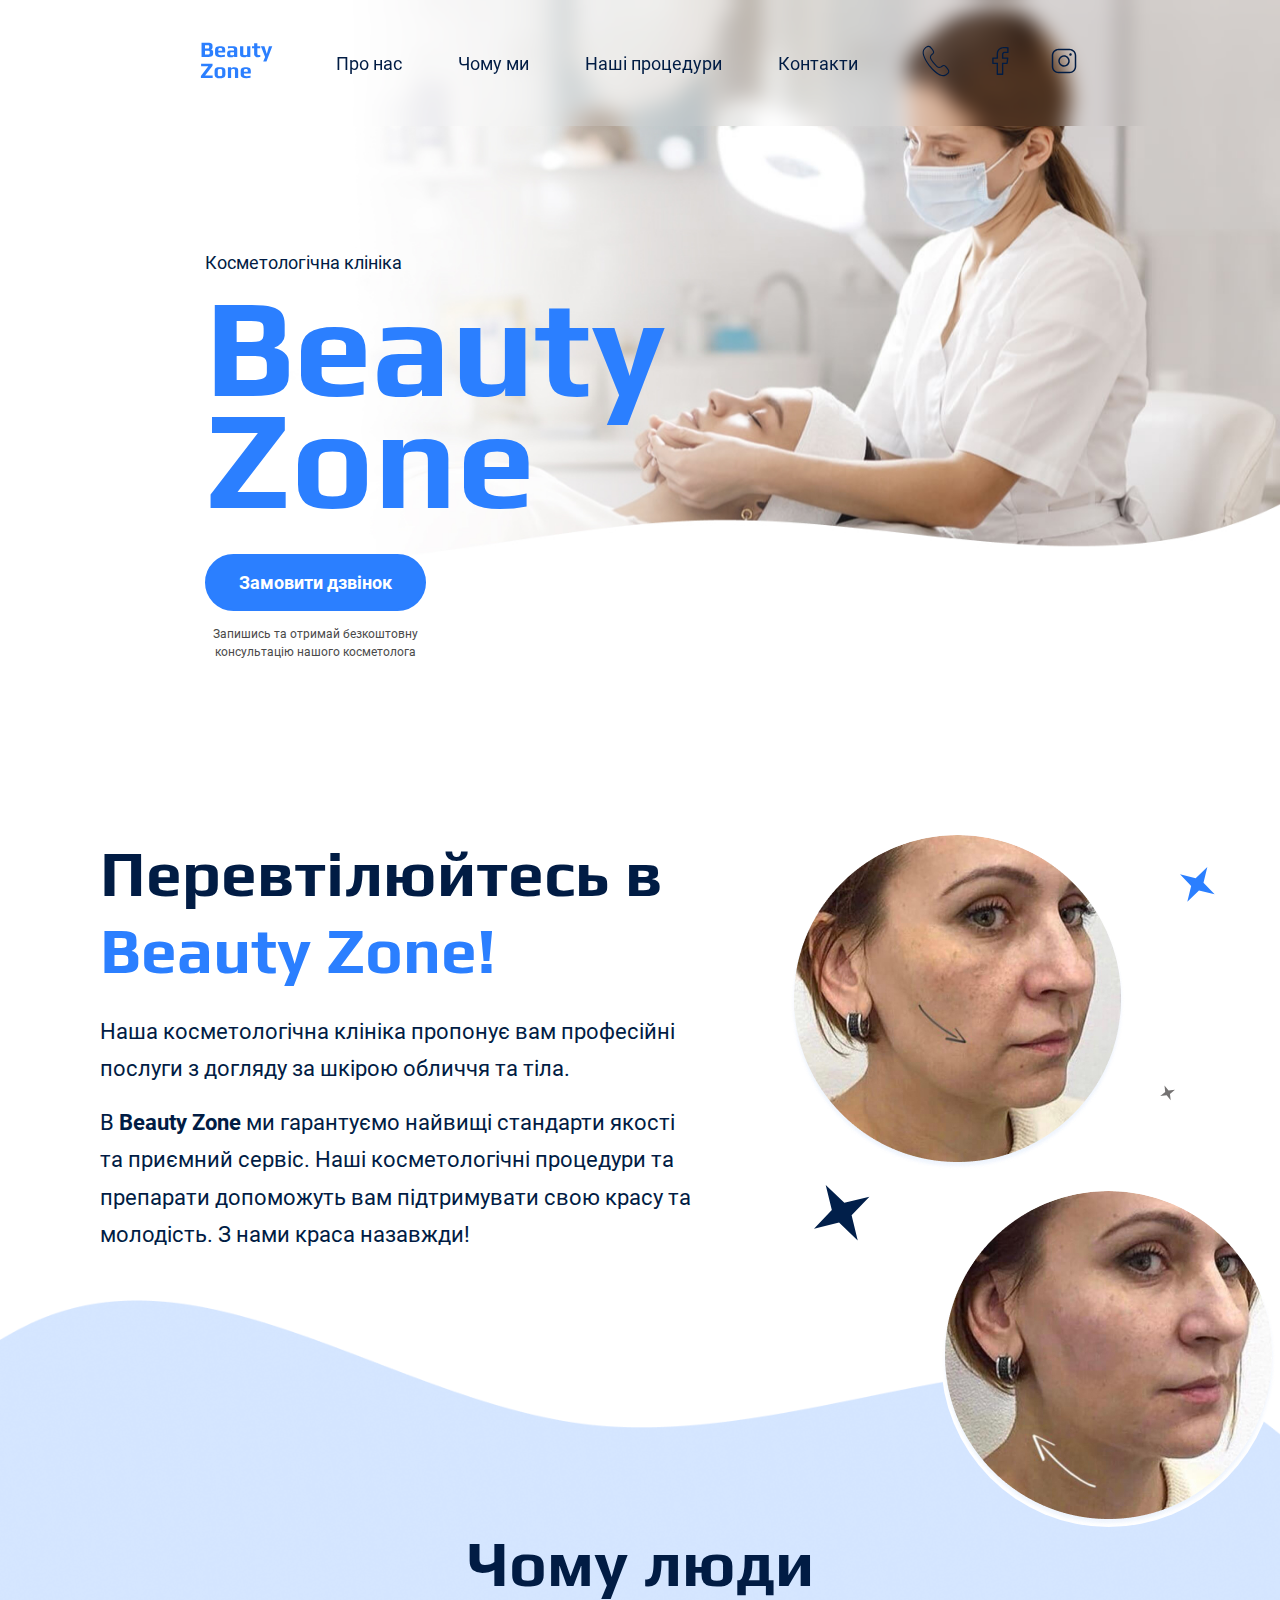
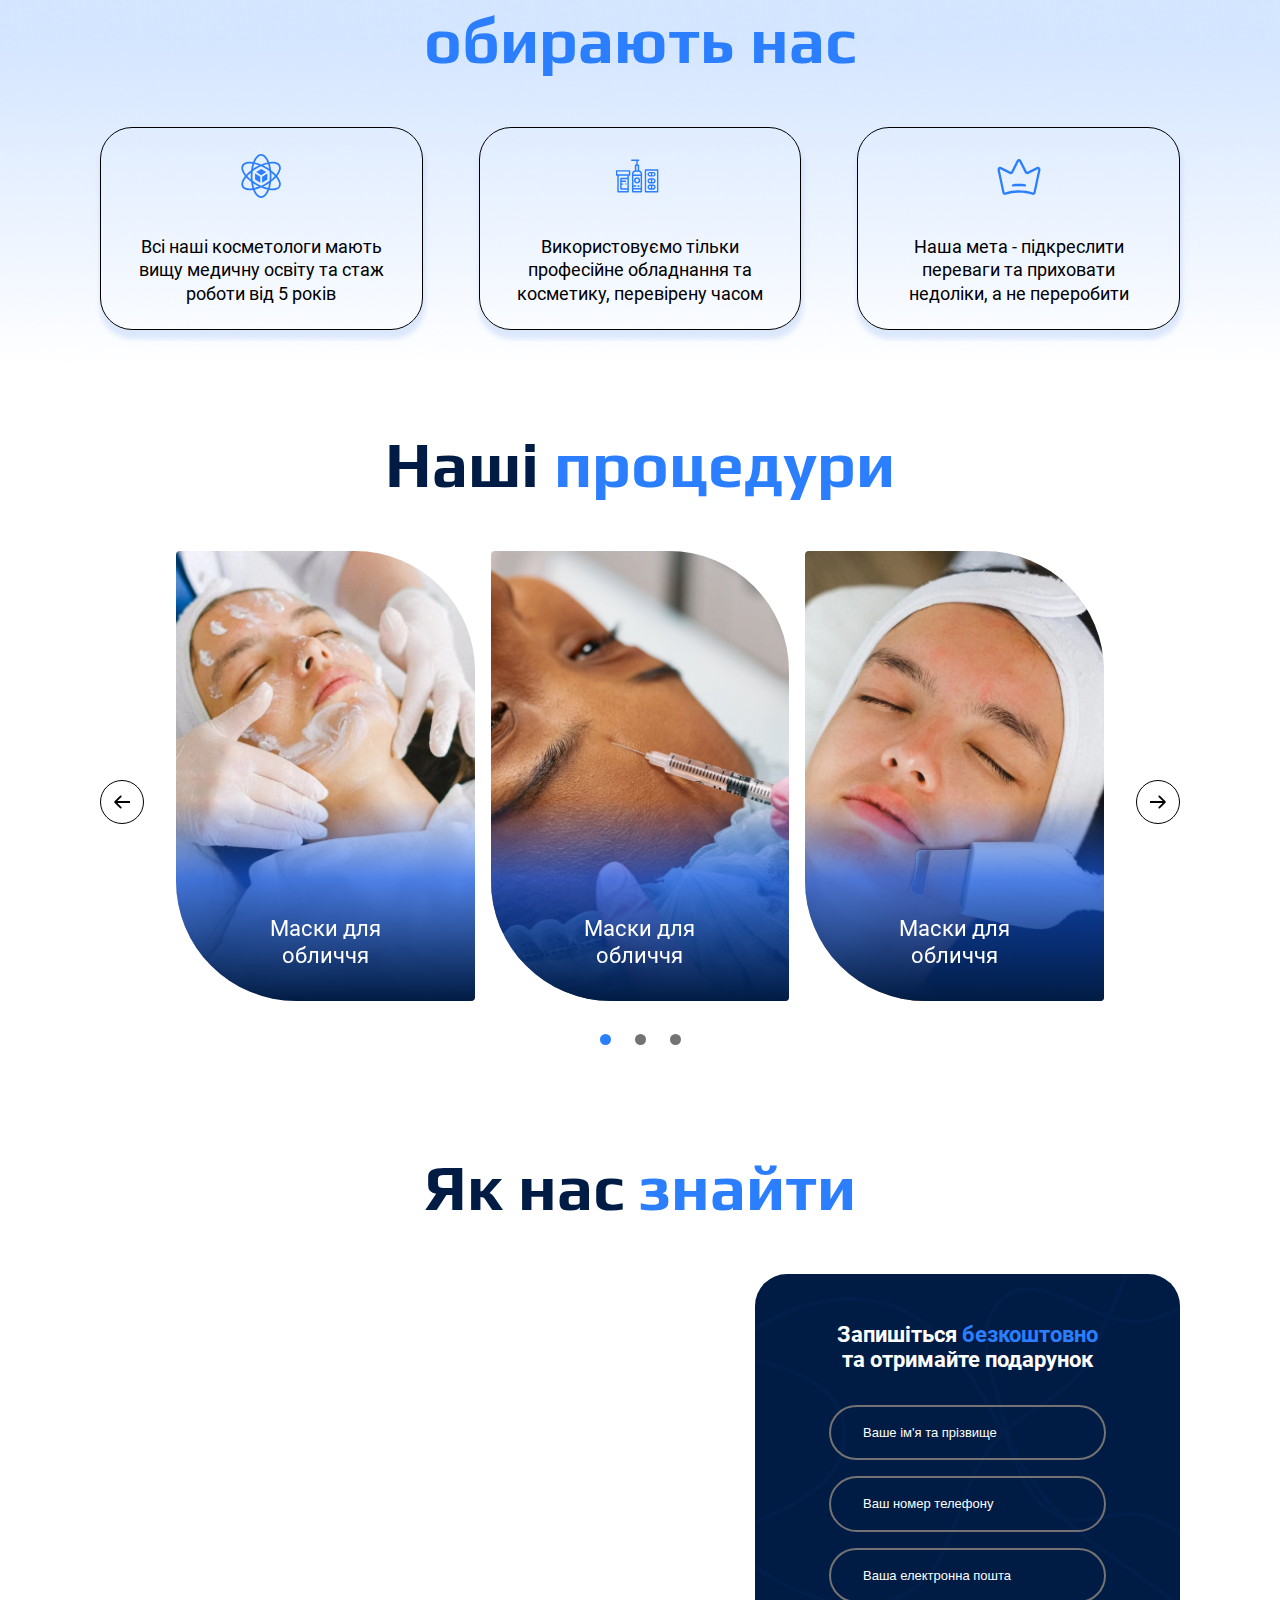
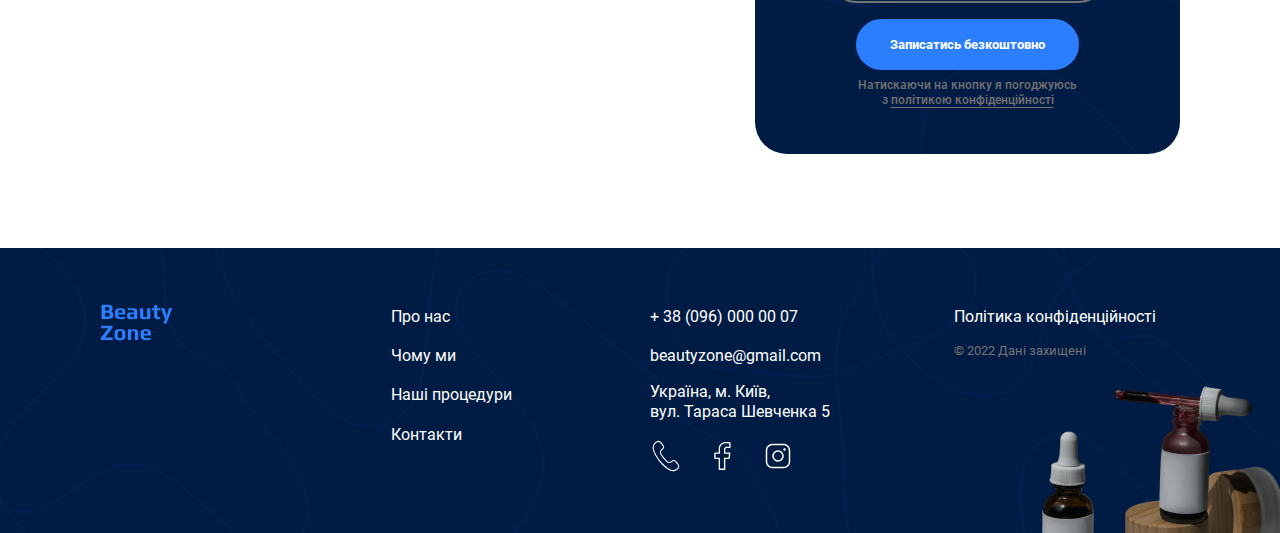
==== commit 8286f208: "Added adaptive + slider on swiper.js" ====
--- a/index.html
+++ b/index.html
@@ -4,6 +4,10 @@
     <meta charset="UTF-8" />
     <meta name="viewport" content="width=device-width, initial-scale=1.0" />
     <title>Beauty Zone</title>
+    <link
+      rel="stylesheet"
+      href="https://cdn.jsdelivr.net/npm/swiper@11/swiper-bundle.min.css"
+    />
     <link rel="stylesheet" href="./css/main.min.css" />
   </head>
   <body>
@@ -70,253 +74,337 @@
       </div>
     </header>
     <main>
-      <section class="hero-section">
-        <div class="container">
-          <div class="hero-section__container">
-            <p class="hero-section__text-name">Косметологічна клініка</p>
-            <h1 class="hero-section__title">beauty zone</h1>
-            <button
-              class="hero-section__button button modal-btn-open"
-              type="button"
+      <div class="main-backdrop">
+        <section class="hero-section">
+          <div class="container">
+            <div class="hero-section__container">
+              <p class="hero-section__text-name">Косметологічна клініка</p>
+              <h1 class="hero-section__title">beauty zone</h1>
+              <button
+                class="hero-section__button button modal-btn-open"
+                type="button"
+              >
+                Замовити дзвінок
+              </button>
+              <p class="hero-section__text-consultation">
+                Запишись та отримай безкоштовну консультацію нашого косметолога
+              </p>
+            </div>
+          </div>
+        </section>
+        <section class="section-about section" id="section-about">
+          <div class="container">
+            <div class="section-about__container">
+              <div class="section-about__text">
+                <h2 class="section-about__title section__title">
+                  Перевтілюйтесь в
+                  <span class="section-about__title--blue-color"
+                    >Beauty Zone!</span
+                  >
+                </h2>
+                <p class="section-about__text-description">
+                  Наша косметологічна клініка пропонує вам професійні послуги з
+                  догляду за шкірою обличчя та тіла.
+                </p>
+                <p class="section-about__text-description">
+                  B <span class="text-bold">beauty zone</span> ми гарантуємо
+                  найвищі стандарти якості та приємний сервіс. Наші
+                  косметологічні процедури та препарати допоможуть вам
+                  підтримувати свою красу та молодість. З нами краса назавжди!
+                </p>
+              </div>
+              <div class="section-about__img-container">
+                <img
+                  class="section-about__img-item"
+                  src="./img/face_1.jpg"
+                  alt="Обличчя жінки під час процедур"
+                />
+                <img class="star-top" src="./img/Star_top.svg" alt="" />
+                <img class="star-middle" src="./img/Star_middle.svg" alt="" />
+                <img class="star-bot" src="./img/Star_bot.svg" alt="" />
+                <img
+                  class="section-about__img-item"
+                  src="./img/face_2.jpg"
+                  alt="Обличчя жінки під час процедур"
+                />
+              </div>
+            </div>
+          </div>
+        </section>
+        <section class="section-privilege section" id="section-privilege">
+          <div class="container">
+            <h2
+              class="section-privilege__title section__title section__title--centered"
             >
-              Замовити дзвінок
-            </button>
-            <p class="hero-section__text-consultation">
-              Запишись та отримай безкоштовну консультацію нашого косметолога
-            </p>
-          </div>
-        </div>
-      </section>
-      <section class="section-about section" id="section-about">
-        <div class="container">
-          <div class="section-about__container">
-            <div class="section-about__text">
-              <h2 class="section-about__title section__title">
-                Перевтілюйтесь в
-                <span class="section-about__title--blue-color"
-                  >Beauty Zone!</span
-                >
-              </h2>
-              <p class="section-about__text-description">
-                Наша косметологічна клініка пропонує вам професійні послуги з
-                догляду за шкірою обличчя та тіла.
-              </p>
-              <p class="section-about__text-description">
-                B <span class="text-bold">beauty zone</span> ми гарантуємо
-                найвищі стандарти якості та приємний сервіс. Наші косметологічні
-                процедури та препарати допоможуть вам підтримувати свою красу та
-                молодість. З нами краса назавжди!
-              </p>
-            </div>
-            <div class="section-about__img-container">
-              <img
-                class="section-about__img-item"
-                src="./img/face_1.jpg"
-                alt="Обличчя жінки під час процедур"
-              />
-              <img class="star-top" src="./img/Star_top.svg" alt="" />
-              <img class="star-middle" src="./img/Star_middle.svg" alt="" />
-              <img class="star-bot" src="./img/Star_bot.svg" alt="" />
-              <img
-                class="section-about__img-item"
-                src="./img/face_2.jpg"
-                alt="Обличчя жінки під час процедур"
-              />
-            </div>
-          </div>
-        </div>
-      </section>
-      <section class="section-privilege section" id="section-privilege">
-        <div class="container">
-          <h2
-            class="section-privilege__title section__title section__title--centered"
-          >
-            Чому люди<br /><span class="text-brand-blue">обирають нас</span>
-          </h2>
-          <div class="section-privilege__container">
-            <ul class="privilege-card__list">
-              <li class="privilege-card__item">
-                <article class="privilege-card__control">
-                  <a class="privilege-card__img-link" href="#">
-                    <svg width="48" height="48">
-                      <use href="./img/icons.svg#icon-materials-science"></use>
-                    </svg>
-                  </a>
-                  <p class="privilege-card__text">
-                    Всі наші косметологи мають вищу медичну освіту та стаж
-                    роботи від 5 років
+              Чому люди<br /><span class="text-brand-blue">обирають нас</span>
+            </h2>
+            <div class="section-privilege__container">
+              <ul class="privilege-card__list">
+                <li class="privilege-card__item">
+                  <article class="privilege-card__control">
+                    <a class="privilege-card__img-link" href="#">
+                      <svg width="48" height="48">
+                        <use
+                          href="./img/icons.svg#icon-materials-science"
+                        ></use>
+                      </svg>
+                    </a>
+                    <p class="privilege-card__text">
+                      Всі наші косметологи мають вищу медичну освіту та стаж
+                      роботи від 5 років
+                    </p>
+                  </article>
+                </li>
+                <li class="privilege-card__item">
+                  <article class="privilege-card__control">
+                    <a class="privilege-card__img-link" href="#">
+                      <svg width="48" height="48">
+                        <use
+                          href="./img/icons.svg#icon-medicinecosmeticsbottle"
+                        ></use>
+                      </svg>
+                    </a>
+                    <p class="privilege-card__text">
+                      Використовуємо тільки професійне обладнання та косметику,
+                      перевірену часом
+                    </p>
+                  </article>
+                </li>
+                <li class="privilege-card__item">
+                  <article class="privilege-card__control">
+                    <a class="privilege-card__img-link" href="#">
+                      <svg width="48" height="48">
+                        <use href="./img/icons.svg#icon-crown"></use>
+                      </svg>
+                    </a>
+                    <p class="privilege-card__text">
+                      Наша мета - підкреслити переваги та приховати недоліки, а
+                      не переробити
+                    </p>
+                  </article>
+                </li>
+              </ul>
+            </div>
+          </div>
+        </section>
+        <section class="section-procedures section" id="section-procedures">
+          <div class="container">
+            <h2 class="section__title section__title--centered">
+              Наші <span class="text-brand-blue">процедури</span>
+            </h2>
+            <div class="section-procedures__container">
+              <button
+                class="section-procedures__button carousel-button prev"
+                type="button"
+              >
+                <svg width="16" height="16">
+                  <use href="./img/icons.svg#icon-Arrow"></use>
+                </svg>
+              </button>
+              <div class="swiper">
+                <ul class="swiper-wrapper section-procedures__list">
+                  <li class="swiper-slide swiper-item">
+                    <article class="procedures-card__item">
+                      <img
+                        class="procedures-card__image"
+                        src="./img/procedures_1.png"
+                        alt="Процедури"
+                      />
+                      <h3 class="procedures-card__title">Маски для обличчя</h3>
+                    </article>
+                  </li>
+
+                  <li class="swiper-slide swiper-item">
+                    <article class="procedures-card__item">
+                      <img
+                        class="procedures-card__image"
+                        src="./img/procedures_2.png"
+                        alt="Процедури"
+                      />
+                      <h3 class="procedures-card__title">Маски для обличчя</h3>
+                    </article>
+                  </li>
+
+                  <li class="swiper-slide swiper-item">
+                    <article class="procedures-card__item">
+                      <img
+                        class="procedures-card__image"
+                        src="./img/procedures_3.png"
+                        alt="Процедури"
+                      />
+                      <h3 class="procedures-card__title">Маски для обличчя</h3>
+                    </article>
+                  </li>
+
+                  <li class="swiper-slide swiper-item">
+                    <article class="procedures-card__item">
+                      <img
+                        class="procedures-card__image"
+                        src="./img/procedures_1.png"
+                        alt="Процедури"
+                      />
+                      <h3 class="procedures-card__title">Маски для обличчя</h3>
+                    </article>
+                  </li>
+
+                  <li class="swiper-slide swiper-item">
+                    <article class="procedures-card__item">
+                      <img
+                        class="procedures-card__image"
+                        src="./img/procedures_2.png"
+                        alt="Процедури"
+                      />
+                      <h3 class="procedures-card__title">Маски для обличчя</h3>
+                    </article>
+                  </li>
+
+                  <li class="swiper-slide swiper-item">
+                    <article class="procedures-card__item">
+                      <img
+                        class="procedures-card__image"
+                        src="./img/procedures_3.png"
+                        alt="Процедури"
+                      />
+                      <h3 class="procedures-card__title">Маски для обличчя</h3>
+                    </article>
+                  </li>
+
+                  <li class="swiper-slide swiper-item">
+                    <article class="procedures-card__item">
+                      <img
+                        class="procedures-card__image"
+                        src="./img/procedures_1.png"
+                        alt="Процедури"
+                      />
+                      <h3 class="procedures-card__title">Маски для обличчя</h3>
+                    </article>
+                  </li>
+
+                  <li class="swiper-slide swiper-item">
+                    <article class="procedures-card__item">
+                      <img
+                        class="procedures-card__image"
+                        src="./img/procedures_2.png"
+                        alt="Процедури"
+                      />
+                      <h3 class="procedures-card__title">Маски для обличчя</h3>
+                    </article>
+                  </li>
+
+                  <li class="swiper-slide swiper-item">
+                    <article class="procedures-card__item">
+                      <img
+                        class="procedures-card__image"
+                        src="./img/procedures_3.png"
+                        alt="Процедури"
+                      />
+                      <h3 class="procedures-card__title">Маски для обличчя</h3>
+                    </article>
+                  </li>
+                </ul>
+                <div class="swiper-pagination pagination">
+                  <span class="pagination__button"></span>
+                  <span class="pagination__button"></span>
+                  <span class="pagination__button"></span>
+                  <span class="pagination__button"></span>
+                </div>
+              </div>
+              <button
+                class="section-procedures__button carousel-button next"
+                type="button"
+              >
+                <svg width="16" height="16">
+                  <use href="./img/icons.svg#icon-Arrow"></use>
+                </svg>
+              </button>
+            </div>
+          </div>
+        </section>
+        <section class="section-location section" id="section-location">
+          <div class="container">
+            <h2 class="section__title section__title--centered">
+              Як нас <span class="text-brand-blue">знайти</span>
+            </h2>
+            <div class="section-location__container">
+              <iframe
+                class="section-location__map"
+                src="https://www.google.com/maps/embed?pb=!1m18!1m12!1m3!1d2540.939883433875!2d30.51325798977685!3d50.44222041471427!2m3!1f0!2f0!3f0!3m2!1i1024!2i768!4f13.1!3m3!1m2!1s0x40d4cef8b5f6338d%3A0x25c7f06ad686451c!2z0LHRg9C7LiDQotCw0YDQsNGB0LAg0KjQtdCy0YfQtdC90LrQviwgNSwg0JrQuNC10LIsIDAyMDAw!5e0!3m2!1sru!2sua!4v1735050730243!5m2!1sru!2sua"
+                allowfullscreen=""
+                loading="lazy"
+                referrerpolicy="no-referrer-when-downgrade"
+              >
+              </iframe>
+
+              <div class="section-location__form">
+                <h3 class="section-location__form-title">
+                  Запишіться <span class="text-brand-blue">безкоштовно </span>та
+                  отримайте подарунок
+                </h3>
+                <form name="form" autocomplete="off">
+                  <div class="section-location__form-field">
+                    <label class="form-label visually-hidden" for="user-name">
+                      Ваше ім'я та прізвище
+                    </label>
+                    <input
+                      class="form__input"
+                      type="text"
+                      name="user-name"
+                      id="user-name"
+                      placeholder="Ваше ім'я та прізвище"
+                      required
+                      pattern="^[Є-ЯҐа-їґ]+\s[Є-ЯҐа-їґ]+$"
+                    />
+                  </div>
+
+                  <div class="section-location__form-field">
+                    <label class="form-label visually-hidden" for="user-tel">
+                      Ваш номер телефону
+                    </label>
+                    <input
+                      class="form__input"
+                      type="tel"
+                      name="user-tel"
+                      id="user-tel"
+                      placeholder="Ваш номер телефону"
+                      required
+                      pattern="^\+[0-9]{12}"
+                    />
+                  </div>
+
+                  <div class="section-location__form-field">
+                    <label class="form-label visually-hidden" for="user-email">
+                      Ваша електронна пошта
+                    </label>
+                    <input
+                      class="form__input"
+                      type="email"
+                      name="user-email"
+                      id="user-email"
+                      placeholder="Ваша електронна пошта"
+                      required
+                    />
+                  </div>
+
+                  <button
+                    class="section-location__form-button button"
+                    type="submit"
+                  >
+                    Записатись безкоштовно
+                  </button>
+                  <p class="form-terms">
+                    Натискаючи на кнопку я погоджуюсь з
+                    <a class="form-terms__link" href="#"
+                      >політикою конфіденційності</a
+                    >
                   </p>
-                </article>
-              </li>
-              <li class="privilege-card__item">
-                <article class="privilege-card__control">
-                  <a class="privilege-card__img-link" href="#">
-                    <svg width="48" height="48">
-                      <use
-                        href="./img/icons.svg#icon-medicinecosmeticsbottle"
-                      ></use>
-                    </svg>
-                  </a>
-                  <p class="privilege-card__text">
-                    Використовуємо тільки професійне обладнання та косметику,
-                    перевірену часом
-                  </p>
-                </article>
-              </li>
-              <li class="privilege-card__item">
-                <article class="privilege-card__control">
-                  <a class="privilege-card__img-link" href="#">
-                    <svg width="48" height="48">
-                      <use href="./img/icons.svg#icon-crown"></use>
-                    </svg>
-                  </a>
-                  <p class="privilege-card__text">
-                    Наша мета - підкреслити переваги та приховати недоліки, а не
-                    переробити
-                  </p>
-                </article>
-              </li>
-            </ul>
-          </div>
-        </div>
-      </section>
-      <!-- <section class="section-procedures section" id="section-procedures">
-        <div class="container">
-          <h2 class="section__title section__title--centered">
-            Наші <span class="text-brand-blue">процедури</span>
-          </h2>
-          <div class="section-procedures__container">
-            <button class="carousel-button" type="button">
-              <svg width="16" height="16">
-                <use href="./img/icons.svg#icon-Arrow"></use>
-              </svg>
-            </button>
-            <ul class="procedures-card__list">
-              <li class="procedures-card__item">
-                <article class="procedures-card__control">
-                  <img
-                    class="procedures-card__image"
-                    src="./img/procedures_1.png"
-                    alt="Процедури"
-                  />
-                  <h3 class="procedures-card__title">Маски для обличчя</h3>
-                </article>
-              </li>
-              <li class="procedures-card__item">
-                <article class="procedures-card__control">
-                  <img
-                    class="procedures-card__image"
-                    src="./img/procedures_2.png"
-                    alt="Процедури"
-                  />
-                  <h3 class="procedures-card__title">Маски для обличчя</h3>
-                </article>
-              </li>
-              <li class="procedures-card__item">
-                <article class="procedures-card__control">
-                  <img
-                    class="procedures-card__image"
-                    src="./img/procedures_3.png"
-                    alt="Процедури"
-                  />
-                  <h3 class="procedures-card__title">Маски для обличчя</h3>
-                </article>
-              </li>
-            </ul>
-            <button class="carousel-button next" type="button">
-              <svg width="16" height="16">
-                <use href="./img/icons.svg#icon-Arrow"></use>
-              </svg>
-            </button>
-          </div>
-        </div>
-      </section> -->
-      <!-- <section class="section-location section" id="section-location">
-        <div class="container">
-          <h2 class="section__title section__title--centered">
-            Як нас <span class="text-brand-blue">знайти</span>
-          </h2>
-          <div class="section-location__container">
-            <iframe
-              class="section-location__map"
-              src="https://www.google.com/maps/embed?pb=!1m18!1m12!1m3!1d2540.939883433875!2d30.51325798977685!3d50.44222041471427!2m3!1f0!2f0!3f0!3m2!1i1024!2i768!4f13.1!3m3!1m2!1s0x40d4cef8b5f6338d%3A0x25c7f06ad686451c!2z0LHRg9C7LiDQotCw0YDQsNGB0LAg0KjQtdCy0YfQtdC90LrQviwgNSwg0JrQuNC10LIsIDAyMDAw!5e0!3m2!1sru!2sua!4v1735050730243!5m2!1sru!2sua"
-              width="605"
-              height="481"
-              allowfullscreen=""
-              loading="lazy"
-              referrerpolicy="no-referrer-when-downgrade"
-            >
-            </iframe>
-
-            <div class="section-location__form">
-              <h3 class="section-location__form-title">
-                Запишіться <span class="text-brand-blue">безкоштовно </span>та
-                отримайте подарунок
-              </h3>
-              <form name="form" autocomplete="off">
-                <div class="section-location__form-field">
-                  <label class="form-label visually-hidden" for="user-name">
-                    Ваше ім'я та прізвище
-                  </label>
-                  <input
-                    class="form__input"
-                    type="text"
-                    name="user-name"
-                    id="user-name"
-                    placeholder="Ваше ім'я та прізвище"
-                    required
-                    pattern="^[Є-ЯҐа-їґ]+\s[Є-ЯҐа-їґ]+$"
-                  />
-                </div>
-
-                <div class="section-location__form-field">
-                  <label class="form-label visually-hidden" for="user-tel">
-                    Ваш номер телефону
-                  </label>
-                  <input
-                    class="form__input"
-                    type="tel"
-                    name="user-tel"
-                    id="user-tel"
-                    placeholder="Ваш номер телефону"
-                    required
-                    pattern="^\+[0-9]{12}"
-                  />
-                </div>
-
-                <div class="section-location__form-field">
-                  <label class="form-label visually-hidden" for="user-email">
-                    Ваша електронна пошта
-                  </label>
-                  <input
-                    class="form__input"
-                    type="email"
-                    name="user-email"
-                    id="user-email"
-                    placeholder="Ваша електронна пошта"
-                    required
-                  />
-                </div>
-
-                <button
-                  class="section-location__form-button button"
-                  type="submit"
-                >
-                  Записатись безкоштовно
-                </button>
-                <p class="form-terms">
-                  Натискаючи на кнопку я погоджуюсь з
-                  <a class="form-terms__link" href="#"
-                    >політикою конфіденційності</a
-                  >
-                </p>
-              </form>
-            </div>
-          </div>
-        </div>
-      </section> -->
+                </form>
+              </div>
+            </div>
+          </div>
+        </section>
+      </div>
     </main>
-    <!-- <footer class="footer">
+    <footer class="footer">
       <div class="container">
         <div class="footer__container">
           <nav class="footer__nav">
@@ -407,7 +495,7 @@
           </address>
         </div>
       </div>
-    </footer> -->
+    </footer>
 
     <!-- Modal -->
     <!-- <div class="backdrop is-hidden">
@@ -478,6 +566,8 @@
       </div>
     </div> -->
 
+    <script src="https://cdn.jsdelivr.net/npm/swiper@11/swiper-bundle.min.js"></script>
+    <script src="./js/swiper-slider.js"></script>
     <script src="./js/modal.js"></script>
     <script src="./js/mobile-menu.js"></script>
   </body>
--- a/css/main.min.css
+++ b/css/main.min.css
@@ -1 +1 @@
-@font-face{font-display:swap;font-family:"Roboto";font-style:normal;font-weight:300;src:url("../fonts/roboto-v32-cyrillic_latin-300.woff2") format("woff2")}@font-face{font-display:swap;font-family:"Roboto";font-style:normal;font-weight:400;src:url("../fonts/roboto-v32-cyrillic_latin-regular.woff2") format("woff2")}@font-face{font-display:swap;font-family:"Roboto";font-style:normal;font-weight:500;src:url("../fonts/roboto-v32-cyrillic_latin-500.woff2") format("woff2")}@font-face{font-display:swap;font-family:"Roboto";font-style:normal;font-weight:700;src:url("../fonts/roboto-v32-cyrillic_latin-700.woff2") format("woff2")}@font-face{font-display:swap;font-family:"Roboto";font-style:normal;font-weight:900;src:url("../fonts/roboto-v32-cyrillic_latin-900.woff2") format("woff2")}@font-face{font-display:swap;font-family:"Play";font-style:normal;font-weight:400;src:url("../fonts/play-v19-cyrillic_latin-regular.woff2") format("woff2")}@font-face{font-display:swap;font-family:"Play";font-style:normal;font-weight:700;src:url("../fonts/play-v19-cyrillic_latin-700.woff2") format("woff2")}@-webkit-keyframes spin{0%{-webkit-transform:rotate(0);transform:rotate(0)}100%{-webkit-transform:rotate(360deg);transform:rotate(360deg)}}@keyframes spin{0%{-webkit-transform:rotate(0);transform:rotate(0)}100%{-webkit-transform:rotate(360deg);transform:rotate(360deg)}}.text-bold{text-transform:capitalize;font-weight:600}.text-brand-blue{color:var(--color-brand-blue)}:root{--color-primary-blue: #011c44;--color-primary-light: #ffffff;--color-brand-blue: #2b7fff;--color-brand-dark: #000000;--color-form-border: #747272}*{-webkit-box-sizing:border-box;box-sizing:border-box}body{color:var(--color-primary-blue);font-family:"Roboto",sans-serif;font-size:18px;font-weight:400;line-height:1.3;background-image:url(../img/background.png);background-repeat:no-repeat;background-size:contain;margin:0;background-position:0% 67%;cursor:default}a{text-decoration:none}.visually-hidden{position:absolute;left:-10000px;top:auto;width:1px;height:1px;overflow:hidden}h1,h2,h3,h4,h5,h6,p{margin-top:0}address{font-style:normal}ul{margin:0;padding:0;list-style-type:none}.container{width:100%;max-width:480px;margin:0 auto;padding:0 20px}@media screen and (min-width: 1280px){.container{padding:0 100px;max-width:1280px}}.button{padding:16px 32px;color:var(--color-primary-light);background-color:var(--color-brand-blue);border:2px solid var(--color-brand-blue);border-radius:32px;cursor:pointer;font-family:"Roboto";font-weight:600;margin-bottom:14px;-webkit-transition:color .2s,background-color .2s;transition:color .2s,background-color .2s}.button:hover{background-color:rgba(0,0,0,0)}.hero-section__button{display:-webkit-box;display:-ms-flexbox;display:flex;margin:0 auto 8px;padding:12.5px 24px;font-size:16px}.hero-section__button:hover{color:var(--color-brand-blue)}@media screen and (min-width: 1280px){.hero-section__button{display:block;margin:0 0 14px 0;padding:16px 32px;font-size:18px}}.carousel-button{display:-webkit-box;display:-ms-flexbox;display:flex;-ms-flex-negative:0;flex-shrink:0;-webkit-box-align:center;-ms-flex-align:center;align-items:center;-webkit-box-pack:center;-ms-flex-pack:center;justify-content:center;width:44px;height:44px;padding:0;background-color:rgba(0,0,0,0);fill:var(--color-brand-dark);border:1px solid var(--color-brand-dark);border-radius:50%;cursor:pointer;-webkit-transition:fill .2s,background-color .2s;transition:fill .2s,background-color .2s}.carousel-button:hover{fill:var(--color-primary-light);background-color:var(--color-brand-blue)}.carousel-button.next{-webkit-transform:rotate(180deg);transform:rotate(180deg)}.link{color:var(--color-primary-blue);cursor:pointer;font-family:"Roboto";line-height:1.2;-webkit-transition:color .2s;transition:color .2s}.link:hover{color:var(--color-brand-blue)}.social__list{display:-webkit-box;display:-ms-flexbox;display:flex;gap:32px;fill:var(--color-primary-blue)}.social__item{fill:var(--color-primary-blue);-webkit-transition:fill .2s;transition:fill .2s}.social__item:hover{fill:var(--color-brand-blue)}.star-top{display:none}@media screen and (min-width: 1280px){.star-top{display:block;position:absolute;top:32px;right:-140px;-webkit-animation:spin;animation:spin;-webkit-animation-duration:2s;animation-duration:2s;-webkit-animation-iteration-count:infinite;animation-iteration-count:infinite;-webkit-animation-timing-function:linear;animation-timing-function:linear}}.star-middle{display:none}@media screen and (min-width: 1280px){.star-middle{display:block;position:absolute;top:250px;right:-100px;-webkit-animation:spin;animation:spin;-webkit-animation-duration:2s;animation-duration:2s;-webkit-animation-iteration-count:infinite;animation-iteration-count:infinite;-webkit-animation-timing-function:linear;animation-timing-function:linear}}.star-bot{position:absolute;top:25px;right:15px;-webkit-animation:spin;animation:spin;-webkit-animation-duration:2s;animation-duration:2s;-webkit-animation-iteration-count:infinite;animation-iteration-count:infinite;-webkit-animation-timing-function:linear;animation-timing-function:linear}@media screen and (min-width: 1280px){.star-bot{display:block;position:absolute;top:350px;right:205px}}.privilege-card__list{display:block}@media screen and (min-width: 1280px){.privilege-card__list{display:-webkit-box;display:-ms-flexbox;display:flex;-webkit-box-pack:justify;-ms-flex-pack:justify;justify-content:space-between;gap:56px}}.privilege-card__item{margin-bottom:16px}@media screen and (min-width: 1280px){.privilege-card__item{display:-webkit-box;display:-ms-flexbox;display:flex;-webkit-box-pack:justify;-ms-flex-pack:justify;justify-content:space-between;-ms-flex-preferred-size:calc((100% - 40px)/3);flex-basis:calc((100% - 40px)/3);margin-bottom:0}}.privilege-card__control{padding:24px 32px;border:1px solid #000;border-radius:32px;-webkit-box-shadow:1px 8px 5px 1px rgba(168,198,245,.3803921569);box-shadow:1px 8px 5px 1px rgba(168,198,245,.3803921569);height:-webkit-fit-content;height:-moz-fit-content;height:fit-content}.privilege-card__img-link{display:block;margin:0 auto 20px;width:48px;height:48px;fill:var(--color-brand-blue)}@media screen and (min-width: 1280px){.privilege-card__img-link{margin:0 auto 35px}}.privilege-card__text{color:var(--color-brand-dark);text-align:center;margin-bottom:0}.procedures-card__list{display:-webkit-box;display:-ms-flexbox;display:flex;gap:20px;-ms-flex-wrap:wrap;flex-wrap:wrap}.procedures-card__item{display:-webkit-box;display:-ms-flexbox;display:flex;-ms-flex-preferred-size:calc((100% - 40px)/3);flex-basis:calc((100% - 40px)/3);-webkit-box-pack:center;-ms-flex-pack:center;justify-content:center}.procedures-card__control{position:relative;display:-webkit-box;display:-ms-flexbox;display:flex;-webkit-box-pack:center;-ms-flex-pack:center;justify-content:center;-webkit-box-align:end;-ms-flex-align:end;align-items:flex-end;padding:24px;border-radius:4px 125px 4px 125px;height:344px;background-image:-webkit-gradient(linear, left top, left bottom, color-stop(55.21%, rgba(10, 44, 213, 0)), color-stop(72.92%, rgba(14, 84, 225, 0.71)), to(var(--color-primary-blue)));background-image:linear-gradient(180deg, rgba(10, 44, 213, 0) 55.21%, rgba(14, 84, 225, 0.71) 72.92%, var(--color-primary-blue) 100%);-webkit-transition:-webkit-transform .2s;transition:-webkit-transform .2s;transition:transform .2s;transition:transform .2s, -webkit-transform .2s}.procedures-card__control:hover{-webkit-transform:scale(1.05);transform:scale(1.05)}.procedures-card__image{position:absolute;top:0;left:0;width:100%;height:100%;z-index:-1;border-radius:4px 120px 4px 120px}.procedures-card__title{color:var(--color-primary-light);font-size:22px;line-height:1.2;-ms-flex-preferred-size:150px;flex-basis:150px;text-align:center}.form-terms{margin:0 auto;max-width:220px;font-weight:500;font-size:12px;text-align:center;color:var(--color-form-border)}.form-terms__link{color:var(--color-form-border);text-underline-offset:3px;text-decoration:underline}.section-about{margin-bottom:104px}@media screen and (min-width: 1280px){.section-about{margin-bottom:176px}}.section-about__container{display:block}@media screen and (min-width: 1280px){.section-about__container{display:-webkit-box;display:-ms-flexbox;display:flex;gap:40px}}.section-about__text{max-width:320px}@media screen and (min-width: 1280px){.section-about__text{max-width:600px}}.section-about__title.section__title{margin-bottom:24px;font-size:32px;font-weight:500;font-family:"Roboto"}@media screen and (min-width: 1280px){.section-about__title.section__title{margin-bottom:24px;font-size:64px;font-weight:700;font-family:"Play"}}.section-about__title--blue-color{color:var(--color-brand-blue)}@media screen and (min-width: 1280px){.section-about__title--blue-color{font-weight:700}}.section-about__text-description{font-size:18px;line-height:1.2;margin-bottom:16px}.section-about__text-description:last-child{margin-bottom:0}@media screen and (min-width: 1280px){.section-about__text-description{font-size:22px;line-height:1.7}}.section-about__img-container{position:relative}@media screen and (min-width: 1280px){.section-about__img-container{position:relative}}.section-about__img-item{display:none}@media screen and (min-width: 1280px){.section-about__img-item{border-radius:50%;position:absolute;left:40%;top:calc(60% + 80px);display:block}.section-about__img-item:first-child{border-radius:50%;top:0;left:15%;display:block}.section-about__img-item:last-child{position:relative;top:85%;left:60%;display:block}}.section-privilege__title{margin:0 auto}.section-privilege__container{display:block}@media screen and (min-width: 1280px){.section-privilege__container{display:-webkit-box;display:-ms-flexbox;display:flex}}footer{background-color:#011c44;background-image:url(../img/footer-bg.png);background-repeat:no-repeat;background-size:cover;padding:56px 0;position:relative}footer::after{content:"";position:absolute;background-repeat:no-repeat;bottom:0;right:0;background-image:url(../img/cosmetic.png);width:247px;height:152px}.footer__container{display:-webkit-box;display:-ms-flexbox;display:flex;gap:20px}.footer__nav,.footer__address{-ms-flex-preferred-size:50%;flex-basis:50%;display:-webkit-box;display:-ms-flexbox;display:flex;gap:186px}.footer__logo,.footer__menu{-webkit-box-flex:1;-ms-flex-positive:1;flex-grow:1}.footer__menu li{margin-bottom:16px}.footer__menu li:last-child{margin-bottom:0}.footer__address-link{color:var(--color-primary-light);font-size:16px;line-height:1.2;-webkit-transition:color .2s;transition:color .2s}.footer__address-link:hover{color:var(--color-brand-blue)}.footer__address-list,.footer__terms-info{-webkit-box-flex:1;-ms-flex-positive:1;flex-grow:1}.footer__address-list li{margin-bottom:16px}.footer__address-list li:last-child{margin-bottom:0}.footer__social-icons{padding-top:18px;display:-webkit-box;display:-ms-flexbox;display:flex;-ms-flex-pack:distribute;justify-content:space-around}.footer__social-item{fill:var(--color-primary-light);-webkit-transition:fill .2s;transition:fill .2s}.footer__social-item:hover{fill:var(--color-brand-blue)}.footer__terms-link{font-size:16px;color:var(--color-primary-light)}.footer__terms-copyright{color:#747272;font-size:13px;line-height:1.2;padding-top:16px}.form__field{margin-bottom:32px;position:relative}.form__label{position:absolute;left:42px;top:16px}.form__input{color:var(--color-primary-light);padding:18px 32px;width:100%;font-size:13px;line-height:1.17;border:2px solid var(--color-form-border);border-radius:32px;background-color:rgba(0,0,0,0)}.form__input:focus{background-color:var(--color-form-border);outline:none}.form__input::-webkit-input-placeholder{color:var(--color-primary-light);font-size:13px;line-height:1.17}.form__input::-moz-placeholder{color:var(--color-primary-light);font-size:13px;line-height:1.17}.form__input:-ms-input-placeholder{color:var(--color-primary-light);font-size:13px;line-height:1.17}.form__input::-ms-input-placeholder{color:var(--color-primary-light);font-size:13px;line-height:1.17}.form__input::placeholder{color:var(--color-primary-light);font-size:13px;line-height:1.17}.form__button{margin:0 auto 24px;display:block}.header{position:absolute;top:0;left:0;width:100%;padding:16px 20px}@media screen and (min-width: 1280px){.header{position:absolute;top:0;left:0;width:100%;padding:42px 100px;-webkit-backdrop-filter:blur(10px);backdrop-filter:blur(10px)}}.header__container{display:-webkit-box;display:-ms-flexbox;display:flex;-webkit-box-align:center;-ms-flex-align:center;align-items:center;-webkit-box-pack:justify;-ms-flex-pack:justify;justify-content:space-between}.header__nav{display:none}@media screen and (min-width: 1280px){.header__nav{display:-webkit-box;display:-ms-flexbox;display:flex}}.header__menu{display:-webkit-box;display:-ms-flexbox;display:flex;gap:56px}.header__burger{background-color:rgba(0,0,0,0);border:none;width:24px;height:24px;padding:0;fill:var(--color-primary-light)}@media screen and (min-width: 1280px){.header__burger{display:none}}.social__nav{display:none}@media screen and (min-width: 1280px){.social__nav{display:block}}.hero-section{padding:70px 0 35px;background-image:url(../img/hero-section-bg.jpg);background-repeat:no-repeat;background-position:top right;background-size:contain}@media screen and (min-width: 1280px){.hero-section{padding:126px 0}}.hero-section__container{max-width:410px;padding:25px 0;margin:0 auto}@media screen and (min-width: 1280px){.hero-section__container{padding:125px 0 0 105px;margin:0}}.hero-section__text-name{margin-bottom:0;font-size:12px;text-align:center}@media screen and (min-width: 1280px){.hero-section__text-name{text-align:start;margin-bottom:16px;font-size:18px}}.hero-section__title{text-transform:capitalize;text-align:center;color:var(--color-brand-blue);font-family:"Play";font-weight:700;line-height:.85;font-size:54px;margin-bottom:40px}@media screen and (min-width: 1280px){.hero-section__title{line-height:.8;font-size:140px}}.hero-section__text-consultation{color:#4a4a4a;font-family:"Roboto";font-size:11px;line-height:1.65;text-align:center;max-width:190px;margin:0 auto}@media screen and (min-width: 1280px){.hero-section__text-consultation{font-size:12px;line-height:1.5;max-width:220px;margin:0}}.section-location__container{display:-webkit-box;display:-ms-flexbox;display:flex;gap:32px;-webkit-box-pack:center;-ms-flex-pack:center;justify-content:center}.section-location__map{border:none;border-radius:32px;-ms-flex-negative:0;flex-shrink:0}.section-location__form{width:100%;height:100%;max-width:425px;max-height:480px;padding:48px 74px;background-color:var(--color-primary-blue);background-image:url(../img/modal-bg.png);border-radius:32px;overflow-y:hidden}.section-location__form-title{text-align:center;color:var(--color-primary-light);font-family:"Roboto";font-size:22px;font-weight:600;line-height:1.17;margin-bottom:32px}.section-location.section{padding-bottom:94px}.mobile-menu{position:fixed;top:0;left:0;width:100%;height:100%;background-color:var(--color-primary-light);-webkit-transform:translateX(100%);transform:translateX(100%);-webkit-transition:-webkit-transform .3s;transition:-webkit-transform .3s;transition:transform .3s;transition:transform .3s, -webkit-transform .3s}@media screen and (min-width: 1280px){.mobile-menu{display:none}}.mobile-menu.is-open{-webkit-transform:translateX(0);transform:translateX(0)}.mobile-menu__btn-close{position:absolute;top:16px;right:24px}.backdrop{position:fixed;top:0;right:0;bottom:0;left:0;background-color:rgba(110,130,155,.5);display:-webkit-box;display:-ms-flexbox;display:flex;-webkit-box-align:center;-ms-flex-align:center;align-items:center;-webkit-box-pack:center;-ms-flex-pack:center;justify-content:center;-webkit-transition:opacity .2s,visibility .2s;transition:opacity .2s,visibility .2s}.backdrop.is-hidden{opacity:0;visibility:hidden;pointer-events:none}.modal{position:relative;width:100%;height:100%;max-width:765px;max-height:680px;padding:42px 144px;background-color:var(--color-primary-blue);background-image:url(../img/modal-bg.png);border-radius:48px;overflow-y:auto}.modal-btn-close{position:absolute;top:40px;right:40px;background-color:rgba(0,0,0,0);border:none;fill:#fff;cursor:pointer;-webkit-transition:fill .2s;transition:fill .2s}.modal-btn-close:hover{fill:#000}.modal__title{font-family:"Play";font-size:64px;color:var(--color-primary-light);text-align:center;font-weight:700;line-height:1.15;margin-bottom:8px}.modal__text{text-align:center;color:var(--color-primary-light);margin-bottom:32px}.form__field.modal-form__field{margin-bottom:24px}.section-procedures__container{display:-webkit-box;display:-ms-flexbox;display:flex;-webkit-box-align:center;-ms-flex-align:center;align-items:center;gap:32px;-webkit-box-pack:center;-ms-flex-pack:center;justify-content:center}.section{padding:20px 0}@media screen and (min-width: 1280px){.section{padding:48px 0}}.section__title{color:var(--color-primary-blue);font-family:"Roboto";font-size:32px;line-height:1.2;margin-bottom:24px}.section__title--centered{text-align:center}@media screen and (min-width: 1280px){.section__title{font-size:64px;line-height:1.2;font-family:"Play";margin-bottom:48px}}.section-location__form-field{margin-bottom:16px;position:relative}.section-location__form-button{margin:0 auto 8px;display:block}/*# sourceMappingURL=main.min.css.map */+@font-face{font-display:swap;font-family:"Roboto";font-style:normal;font-weight:300;src:url("../fonts/roboto-v32-cyrillic_latin-300.woff2") format("woff2")}@font-face{font-display:swap;font-family:"Roboto";font-style:normal;font-weight:400;src:url("../fonts/roboto-v32-cyrillic_latin-regular.woff2") format("woff2")}@font-face{font-display:swap;font-family:"Roboto";font-style:normal;font-weight:500;src:url("../fonts/roboto-v32-cyrillic_latin-500.woff2") format("woff2")}@font-face{font-display:swap;font-family:"Roboto";font-style:normal;font-weight:700;src:url("../fonts/roboto-v32-cyrillic_latin-700.woff2") format("woff2")}@font-face{font-display:swap;font-family:"Roboto";font-style:normal;font-weight:900;src:url("../fonts/roboto-v32-cyrillic_latin-900.woff2") format("woff2")}@font-face{font-display:swap;font-family:"Play";font-style:normal;font-weight:400;src:url("../fonts/play-v19-cyrillic_latin-regular.woff2") format("woff2")}@font-face{font-display:swap;font-family:"Play";font-style:normal;font-weight:700;src:url("../fonts/play-v19-cyrillic_latin-700.woff2") format("woff2")}@-webkit-keyframes spin{0%{-webkit-transform:rotate(0);transform:rotate(0)}100%{-webkit-transform:rotate(360deg);transform:rotate(360deg)}}@keyframes spin{0%{-webkit-transform:rotate(0);transform:rotate(0)}100%{-webkit-transform:rotate(360deg);transform:rotate(360deg)}}.text-bold{text-transform:capitalize;font-weight:600}.text-brand-blue{color:var(--color-brand-blue)}:root{--color-primary-blue: #011c44;--color-primary-light: #ffffff;--color-brand-blue: #2b7fff;--color-brand-dark: #000000;--color-form-border: #747272}*{-webkit-box-sizing:border-box;box-sizing:border-box}body{color:var(--color-primary-blue);font-family:"Roboto",sans-serif;font-size:18px;font-weight:400;line-height:1.3;margin:0;cursor:default}.main-backdrop{background-image:url(../img/background.png);background-repeat:no-repeat;background-size:contain;background-position:0px 1300px;background-attachment:scroll}@media screen and (max-width: 768px){.main-backdrop{background-position:0px 750px}}@media screen and (max-width: 480px){.main-backdrop{background-position:0px 790px}}img{display:block;max-width:100%;height:auto;-o-object-fit:cover;object-fit:cover}a{display:inline-block;text-decoration:none}.visually-hidden{position:absolute;left:-10000px;top:auto;width:1px;height:1px;overflow:hidden}h1,h2,h3,h4,h5,h6,p{margin-top:0}address{font-style:normal}ul{margin:0;padding:0;list-style-type:none}.container{width:100%;max-width:480px;margin:0 auto;padding:0 20px}@media screen and (min-width: 1280px){.container{padding:0 100px;max-width:1280px}}.button{padding:16px 32px;color:var(--color-primary-light);background-color:var(--color-brand-blue);border:2px solid var(--color-brand-blue);border-radius:32px;cursor:pointer;font-family:"Roboto";font-weight:600;margin-bottom:14px;-webkit-transition:color .2s,background-color .2s;transition:color .2s,background-color .2s}.button:hover{background-color:rgba(0,0,0,0)}.hero-section__button{display:-webkit-box;display:-ms-flexbox;display:flex;margin:0 auto 8px;padding:12.5px 24px;font-size:16px}.hero-section__button:hover{color:var(--color-brand-blue)}@media screen and (min-width: 1280px){.hero-section__button{display:block;margin:0 0 14px 0;padding:16px 32px;font-size:18px}}.carousel-button{display:-webkit-box;display:-ms-flexbox;display:flex;-ms-flex-negative:0;flex-shrink:0;-webkit-box-align:center;-ms-flex-align:center;align-items:center;-webkit-box-pack:center;-ms-flex-pack:center;justify-content:center;width:44px;height:44px;padding:0;background-color:rgba(0,0,0,0);fill:var(--color-brand-dark);border:1px solid var(--color-brand-dark);border-radius:50%;cursor:pointer;-webkit-transition:fill .2s,background-color .2s;transition:fill .2s,background-color .2s}.carousel-button:hover{fill:var(--color-primary-light);background-color:var(--color-brand-blue)}.carousel-button.next{-webkit-transform:rotate(180deg);transform:rotate(180deg)}.form-terms{margin:0 auto;max-width:220px;font-weight:500;font-size:12px;text-align:center;color:var(--color-form-border)}.form-terms__link{color:var(--color-form-border);text-underline-offset:3px;text-decoration:underline}.link{color:var(--color-primary-blue);cursor:pointer;font-family:"Roboto";line-height:1.2;-webkit-transition:color .2s;transition:color .2s}.link:hover{color:var(--color-brand-blue)}.social__list{display:-webkit-box;display:-ms-flexbox;display:flex;gap:32px;fill:var(--color-primary-blue)}.social__item{fill:var(--color-primary-blue);-webkit-transition:fill .2s;transition:fill .2s}.social__item:hover{fill:var(--color-brand-blue)}.star-top{display:none}@media screen and (min-width: 1280px){.star-top{display:block;position:absolute;top:32px;right:-140px;-webkit-animation:spin;animation:spin;-webkit-animation-duration:2s;animation-duration:2s;-webkit-animation-iteration-count:infinite;animation-iteration-count:infinite;-webkit-animation-timing-function:linear;animation-timing-function:linear}}.star-middle{display:none}@media screen and (min-width: 1280px){.star-middle{display:block;position:absolute;top:250px;right:-100px;-webkit-animation:spin;animation:spin;-webkit-animation-duration:2s;animation-duration:2s;-webkit-animation-iteration-count:infinite;animation-iteration-count:infinite;-webkit-animation-timing-function:linear;animation-timing-function:linear}}.star-bot{position:absolute;top:25px;right:15px;-webkit-animation:spin;animation:spin;-webkit-animation-duration:2s;animation-duration:2s;-webkit-animation-iteration-count:infinite;animation-iteration-count:infinite;-webkit-animation-timing-function:linear;animation-timing-function:linear}@media screen and (min-width: 1280px){.star-bot{display:block;position:absolute;top:350px;right:205px}}.pagination{display:-webkit-box;display:-ms-flexbox;display:flex;-webkit-box-pack:center;-ms-flex-pack:center;justify-content:center;-webkit-box-align:center;-ms-flex-align:center;align-items:center;gap:24px}.pagination__button{width:11px;height:11px;padding:0;background-color:var(--color-form-border);border-radius:50%}.pagination__button--active{background-color:var(--color-brand-blue)}.privilege-card__list{display:block}@media screen and (min-width: 1280px){.privilege-card__list{display:-webkit-box;display:-ms-flexbox;display:flex;-webkit-box-pack:justify;-ms-flex-pack:justify;justify-content:space-between;gap:56px}}.privilege-card__item{margin-bottom:16px}@media screen and (min-width: 1280px){.privilege-card__item{display:-webkit-box;display:-ms-flexbox;display:flex;-webkit-box-pack:justify;-ms-flex-pack:justify;justify-content:space-between;-ms-flex-preferred-size:calc((100% - 40px)/3);flex-basis:calc((100% - 40px)/3);margin-bottom:0}}.privilege-card__control{padding:24px 32px;border:1px solid #000;border-radius:32px;-webkit-box-shadow:1px 8px 5px 1px rgba(168,198,245,.3803921569);box-shadow:1px 8px 5px 1px rgba(168,198,245,.3803921569);height:-webkit-fit-content;height:-moz-fit-content;height:fit-content}.privilege-card__img-link{display:block;margin:0 auto 20px;width:48px;height:48px;fill:var(--color-brand-blue)}@media screen and (min-width: 1280px){.privilege-card__img-link{margin:0 auto 35px}}.privilege-card__text{color:var(--color-brand-dark);text-align:center;margin-bottom:0}.procedures-card__item{position:relative;display:-webkit-box;display:-ms-flexbox;display:flex;-webkit-box-orient:vertical;-webkit-box-direction:normal;-ms-flex-direction:column;flex-direction:column;-webkit-box-pack:end;-ms-flex-pack:end;justify-content:end;-webkit-box-align:center;-ms-flex-align:center;align-items:center;padding:32px;border-radius:4px 125px 4px 120px;height:450px;width:100%;max-width:350px;background-image:-webkit-gradient(linear, left top, left bottom, color-stop(55.21%, rgba(10, 44, 213, 0)), color-stop(72.92%, rgba(14, 84, 225, 0.71)), to(var(--color-primary-blue)));background-image:linear-gradient(180deg, rgba(10, 44, 213, 0) 55.21%, rgba(14, 84, 225, 0.71) 72.92%, var(--color-primary-blue) 100%)}@media screen and (min-width: 768px){.procedures-card__item{height:340px}}@media screen and (min-width: 1280px){.procedures-card__item{height:450px}}.procedures-card__image{position:absolute;top:0;left:0;width:100%;height:100%;z-index:-1;border-radius:4px 120px 4px 120px}.procedures-card__title{max-width:150px;color:var(--color-primary-light);font-size:22px;font-weight:400;line-height:1.2;text-align:center;margin-bottom:0}.section-about{margin-bottom:104px}@media screen and (min-width: 1280px){.section-about{margin-bottom:176px}}.section-about__container{display:block}@media screen and (min-width: 1280px){.section-about__container{display:-webkit-box;display:-ms-flexbox;display:flex;gap:40px}}.section-about__text{max-width:320px}@media screen and (min-width: 1280px){.section-about__text{max-width:600px}}.section-about__title.section__title{margin-bottom:24px;font-size:32px;font-weight:500;font-family:"Roboto"}@media screen and (min-width: 1280px){.section-about__title.section__title{margin-bottom:24px;font-size:64px;font-weight:700;font-family:"Play"}}.section-about__title--blue-color{color:var(--color-brand-blue)}@media screen and (min-width: 1280px){.section-about__title--blue-color{font-weight:700}}.section-about__text-description{font-size:18px;line-height:1.2;margin-bottom:16px}.section-about__text-description:last-child{margin-bottom:0}@media screen and (min-width: 1280px){.section-about__text-description{font-size:22px;line-height:1.7}}.section-about__img-container{position:relative}@media screen and (min-width: 1280px){.section-about__img-container{position:relative}}.section-about__img-item{display:none}@media screen and (min-width: 1280px){.section-about__img-item{border-radius:50%;position:absolute;left:40%;top:calc(60% + 80px);display:block}.section-about__img-item:first-child{border-radius:50%;top:0;left:15%;display:block}.section-about__img-item:last-child{position:relative;top:85%;left:60%;display:block}}.section-privilege__title{margin:0 auto}.section-privilege__container{display:block}@media screen and (min-width: 1280px){.section-privilege__container{display:-webkit-box;display:-ms-flexbox;display:flex}}footer{background-color:#011c44;background-image:url(../img/footer-bg.png);background-repeat:no-repeat;background-size:cover;padding:56px 0;position:relative}footer::after{content:"";display:none;position:absolute;background-repeat:no-repeat;bottom:0;right:0;background-image:url(../img/cosmetic.png);width:247px;height:152px}@media screen and (min-width: 1280px){footer::after{display:block}}.footer__container{display:-webkit-box;display:-ms-flexbox;display:flex;gap:20px;-webkit-box-orient:vertical;-webkit-box-direction:normal;-ms-flex-direction:column;flex-direction:column}@media screen and (min-width: 1280px){.footer__container{-webkit-box-orient:horizontal;-webkit-box-direction:normal;-ms-flex-direction:row;flex-direction:row}}.footer__nav,.footer__address{-ms-flex-preferred-size:50%;flex-basis:50%;display:-webkit-box;display:-ms-flexbox;display:flex;gap:42px;-webkit-box-orient:vertical;-webkit-box-direction:normal;-ms-flex-direction:column;flex-direction:column;-webkit-box-align:center;-ms-flex-align:center;align-items:center;text-align:center}@media screen and (min-width: 1280px){.footer__nav,.footer__address{-webkit-box-orient:horizontal;-webkit-box-direction:normal;-ms-flex-direction:row;flex-direction:row;gap:100px;-webkit-box-align:stretch;-ms-flex-align:stretch;align-items:stretch;text-align:start}}.footer__logo,.footer__menu{-webkit-box-flex:1;-ms-flex-positive:1;flex-grow:1}.footer__menu-container{-webkit-box-flex:1;-ms-flex-positive:1;flex-grow:1}.footer__menu li{margin-bottom:16px}.footer__menu li:last-child{margin-bottom:0}.footer__address-link{color:var(--color-primary-light);font-size:16px;line-height:1.2;-webkit-transition:color .2s;transition:color .2s}.footer__address-link:hover{color:var(--color-brand-blue)}.footer__address-list,.footer__terms-info{-webkit-box-flex:1;-ms-flex-positive:1;flex-grow:1}.footer__address-list{display:none}@media screen and (min-width: 1280px){.footer__address-list{display:block}}.footer__address-list li{margin-bottom:16px}.footer__address-list li:last-child{margin-bottom:0}.footer__social-icons{padding-top:18px;display:-webkit-box;display:-ms-flexbox;display:flex;gap:24px}.footer__social-item{fill:var(--color-primary-light);-webkit-transition:fill .2s;transition:fill .2s}.footer__social-item:hover{fill:var(--color-brand-blue)}.footer__terms-link{font-size:16px;color:var(--color-primary-light)}.footer__terms-copyright{color:#747272;font-size:13px;line-height:1.2;padding-top:16px}.form__field{margin-bottom:32px;position:relative}.form__label{position:absolute;left:42px;top:16px}.form__input{color:var(--color-primary-light);padding:18px 32px;width:100%;font-size:13px;line-height:1.17;border:2px solid var(--color-form-border);border-radius:32px;background-color:rgba(0,0,0,0)}.form__input:focus{background-color:var(--color-form-border);outline:none}.form__input::-webkit-input-placeholder{color:var(--color-primary-light);font-size:13px;line-height:1.17}.form__input::-moz-placeholder{color:var(--color-primary-light);font-size:13px;line-height:1.17}.form__input:-ms-input-placeholder{color:var(--color-primary-light);font-size:13px;line-height:1.17}.form__input::-ms-input-placeholder{color:var(--color-primary-light);font-size:13px;line-height:1.17}.form__input::placeholder{color:var(--color-primary-light);font-size:13px;line-height:1.17}.form__button{margin:0 auto 24px;display:block}.header{position:absolute;top:0;left:0;width:100%;padding:16px 20px}@media screen and (min-width: 1280px){.header{position:absolute;top:0;left:0;width:100%;padding:42px 100px;-webkit-backdrop-filter:blur(10px);backdrop-filter:blur(10px)}}.header__container{display:-webkit-box;display:-ms-flexbox;display:flex;-webkit-box-align:center;-ms-flex-align:center;align-items:center;-webkit-box-pack:justify;-ms-flex-pack:justify;justify-content:space-between}.header__nav{display:none}@media screen and (min-width: 1280px){.header__nav{display:-webkit-box;display:-ms-flexbox;display:flex}}.header__menu{display:-webkit-box;display:-ms-flexbox;display:flex;gap:56px}.header__burger{background-color:rgba(0,0,0,0);border:none;width:24px;height:24px;padding:0;fill:var(--color-primary-light)}@media screen and (min-width: 1280px){.header__burger{display:none}}.social__nav{display:none}@media screen and (min-width: 1280px){.social__nav{display:block}}.hero-section{padding:70px 0 35px;background-image:url(../img/hero-section-bg.jpg);background-repeat:no-repeat;background-position:top right;background-size:contain}@media screen and (min-width: 1280px){.hero-section{padding:126px 0}}.hero-section__container{max-width:410px;padding:25px 0;margin:0 auto}@media screen and (min-width: 1280px){.hero-section__container{padding:125px 0 0 105px;margin:0}}.hero-section__text-name{margin-bottom:0;font-size:12px;text-align:center}@media screen and (min-width: 1280px){.hero-section__text-name{text-align:start;margin-bottom:16px;font-size:18px}}.hero-section__title{text-transform:capitalize;text-align:center;color:var(--color-brand-blue);font-family:"Play";font-weight:700;line-height:.85;font-size:54px;margin-bottom:40px}@media screen and (min-width: 1280px){.hero-section__title{line-height:.8;font-size:140px}}.hero-section__text-consultation{color:#4a4a4a;font-family:"Roboto";font-size:11px;line-height:1.65;text-align:center;max-width:190px;margin:0 auto}@media screen and (min-width: 1280px){.hero-section__text-consultation{font-size:12px;line-height:1.5;max-width:220px;margin:0}}.section-location__container{display:-webkit-box;display:-ms-flexbox;display:flex;gap:24px;-webkit-box-pack:center;-ms-flex-pack:center;justify-content:center;-webkit-box-orient:vertical;-webkit-box-direction:reverse;-ms-flex-direction:column-reverse;flex-direction:column-reverse}@media screen and (min-width: 768px){.section-location__container{-webkit-box-orient:vertical;-webkit-box-direction:reverse;-ms-flex-direction:column-reverse;flex-direction:column-reverse;gap:30px}}@media screen and (min-width: 1280px){.section-location__container{-webkit-box-orient:horizontal;-webkit-box-direction:normal;-ms-flex-direction:row;flex-direction:row;gap:32px}}.section-location__map{border:none;height:176px;margin:0 -20px;-ms-flex-negative:0;flex-shrink:0}@media screen and (min-width: 768px){.section-location__map{margin:0 -165px;height:240px}}@media screen and (min-width: 1280px){.section-location__map{margin:auto;width:605px;height:480px;border-radius:32px}}.section-location__form{width:100%;height:100%;max-width:425px;max-height:480px;padding:48px 74px;background-color:var(--color-primary-blue);background-image:url(../img/modal-bg.png);border-radius:32px;overflow-y:hidden}.section-location__form-title{text-align:center;color:var(--color-primary-light);font-family:"Roboto";font-size:22px;font-weight:600;line-height:1.17;margin-bottom:32px}.section-location.section{padding-bottom:94px}.mobile-menu{position:fixed;top:0;left:0;width:100%;height:100%;background-color:var(--color-primary-light);-webkit-transform:translateX(100%);transform:translateX(100%);-webkit-transition:-webkit-transform .3s;transition:-webkit-transform .3s;transition:transform .3s;transition:transform .3s, -webkit-transform .3s}@media screen and (min-width: 1280px){.mobile-menu{display:none}}.mobile-menu.is-open{-webkit-transform:translateX(0);transform:translateX(0)}.mobile-menu__btn-close{position:absolute;top:16px;right:24px}.backdrop{position:fixed;top:0;right:0;bottom:0;left:0;background-color:rgba(110,130,155,.5);display:-webkit-box;display:-ms-flexbox;display:flex;-webkit-box-align:center;-ms-flex-align:center;align-items:center;-webkit-box-pack:center;-ms-flex-pack:center;justify-content:center;-webkit-transition:opacity .2s,visibility .2s;transition:opacity .2s,visibility .2s}.backdrop.is-hidden{opacity:0;visibility:hidden;pointer-events:none}.modal{position:relative;width:100%;height:100%;max-width:765px;max-height:680px;padding:42px 144px;background-color:var(--color-primary-blue);background-image:url(../img/modal-bg.png);border-radius:48px;overflow-y:auto}.modal-btn-close{position:absolute;top:40px;right:40px;background-color:rgba(0,0,0,0);border:none;fill:#fff;cursor:pointer;-webkit-transition:fill .2s;transition:fill .2s}.modal-btn-close:hover{fill:#000}.modal__title{font-family:"Play";font-size:64px;color:var(--color-primary-light);text-align:center;font-weight:700;line-height:1.15;margin-bottom:8px}.modal__text{text-align:center;color:var(--color-primary-light);margin-bottom:32px}.form__field.modal-form__field{margin-bottom:24px}.section-procedures__container{display:-webkit-box;display:-ms-flexbox;display:flex;-webkit-box-align:center;-ms-flex-align:center;align-items:center;gap:32px}@media screen and (min-width: 768px){.section-procedures__container{margin:0 -55px 0}}@media screen and (min-width: 1280px){.section-procedures__container{margin:0}}.section-procedures__list{margin-bottom:52px}.section-procedures__button{display:none}@media screen and (min-width: 1280px){.section-procedures__button{display:-webkit-box;display:-ms-flexbox;display:flex}}.swiper-item{display:-webkit-box;display:-ms-flexbox;display:flex;-webkit-box-pack:center;-ms-flex-pack:center;justify-content:center}.section{padding:20px 0}@media screen and (min-width: 1280px){.section{padding:48px 0}}.section__title{color:var(--color-primary-blue);font-family:"Roboto";font-size:32px;line-height:1.2;margin-bottom:24px}.section__title--centered{text-align:center}@media screen and (min-width: 1280px){.section__title{font-size:64px;line-height:1.2;font-family:"Play";margin-bottom:48px}}.section-location__form-field{margin-bottom:16px;position:relative}.section-location__form-button{margin:0 auto 8px;display:block}/*# sourceMappingURL=main.min.css.map */